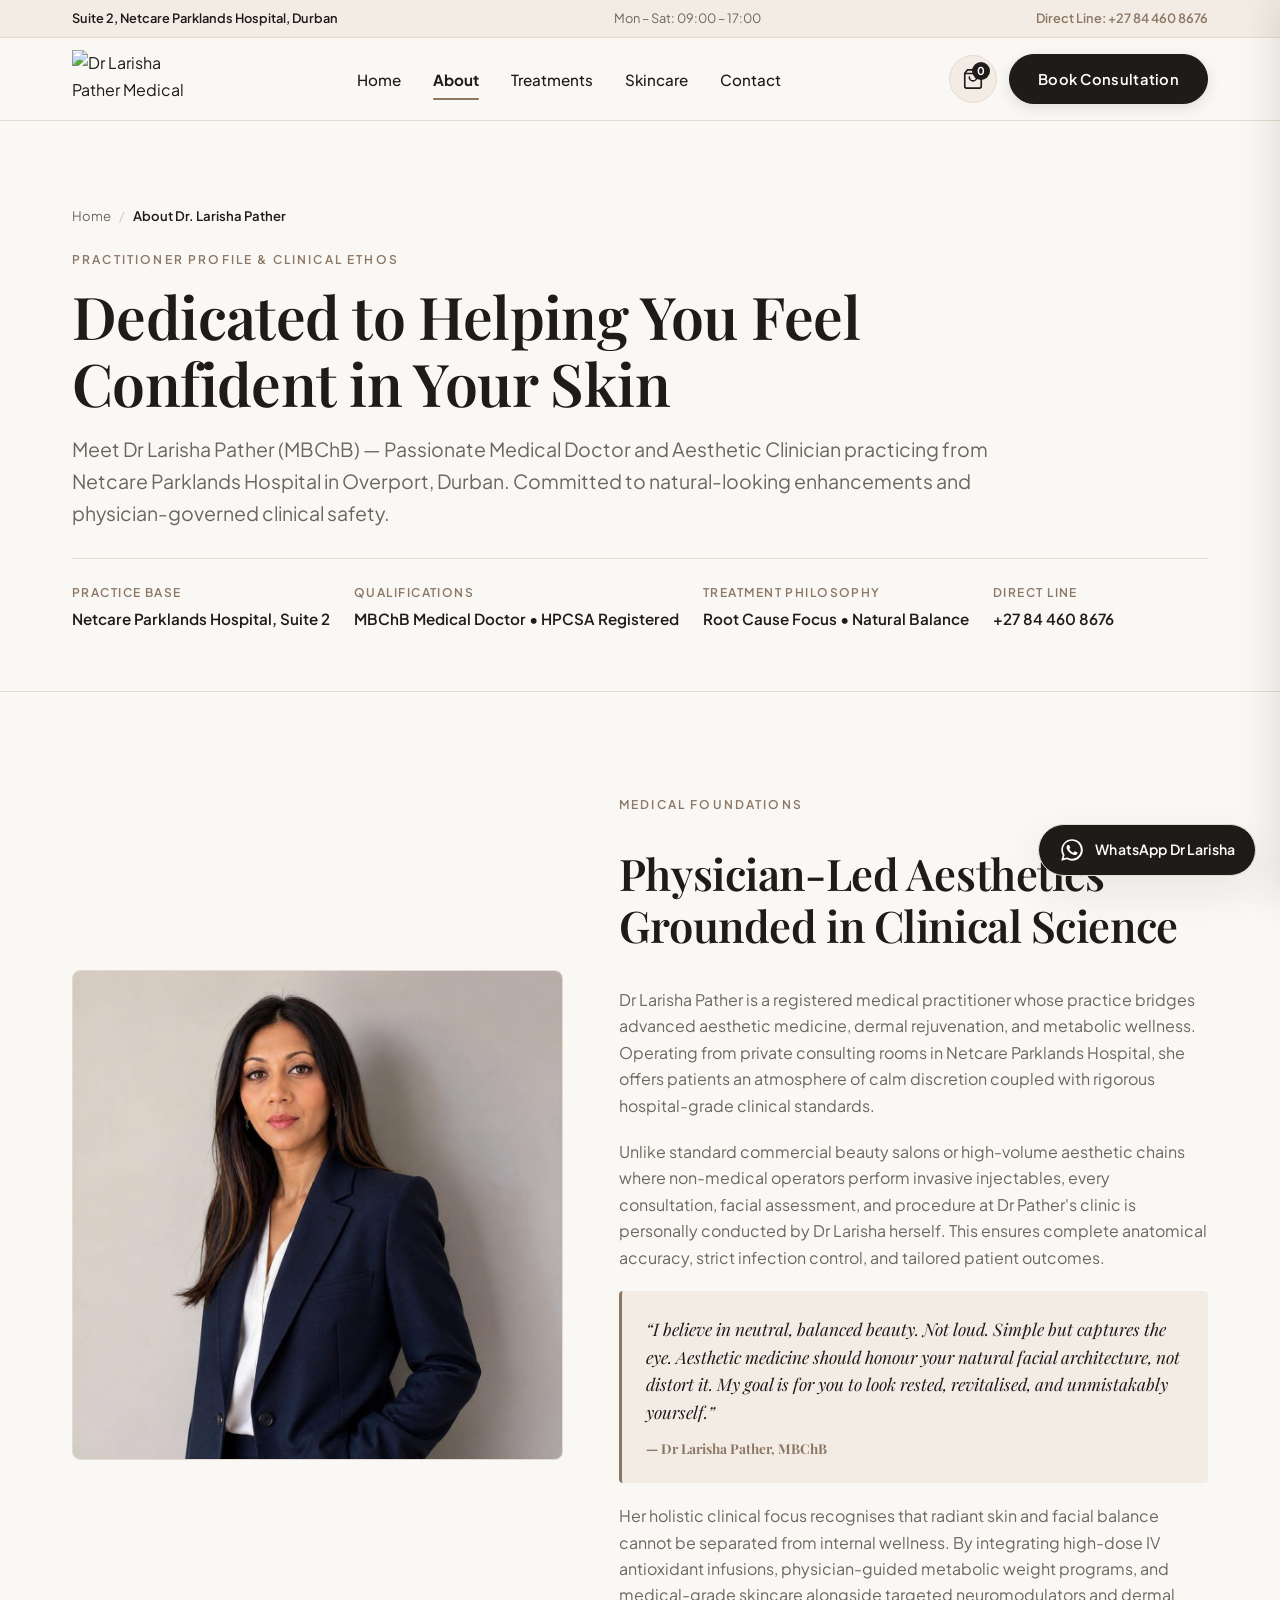
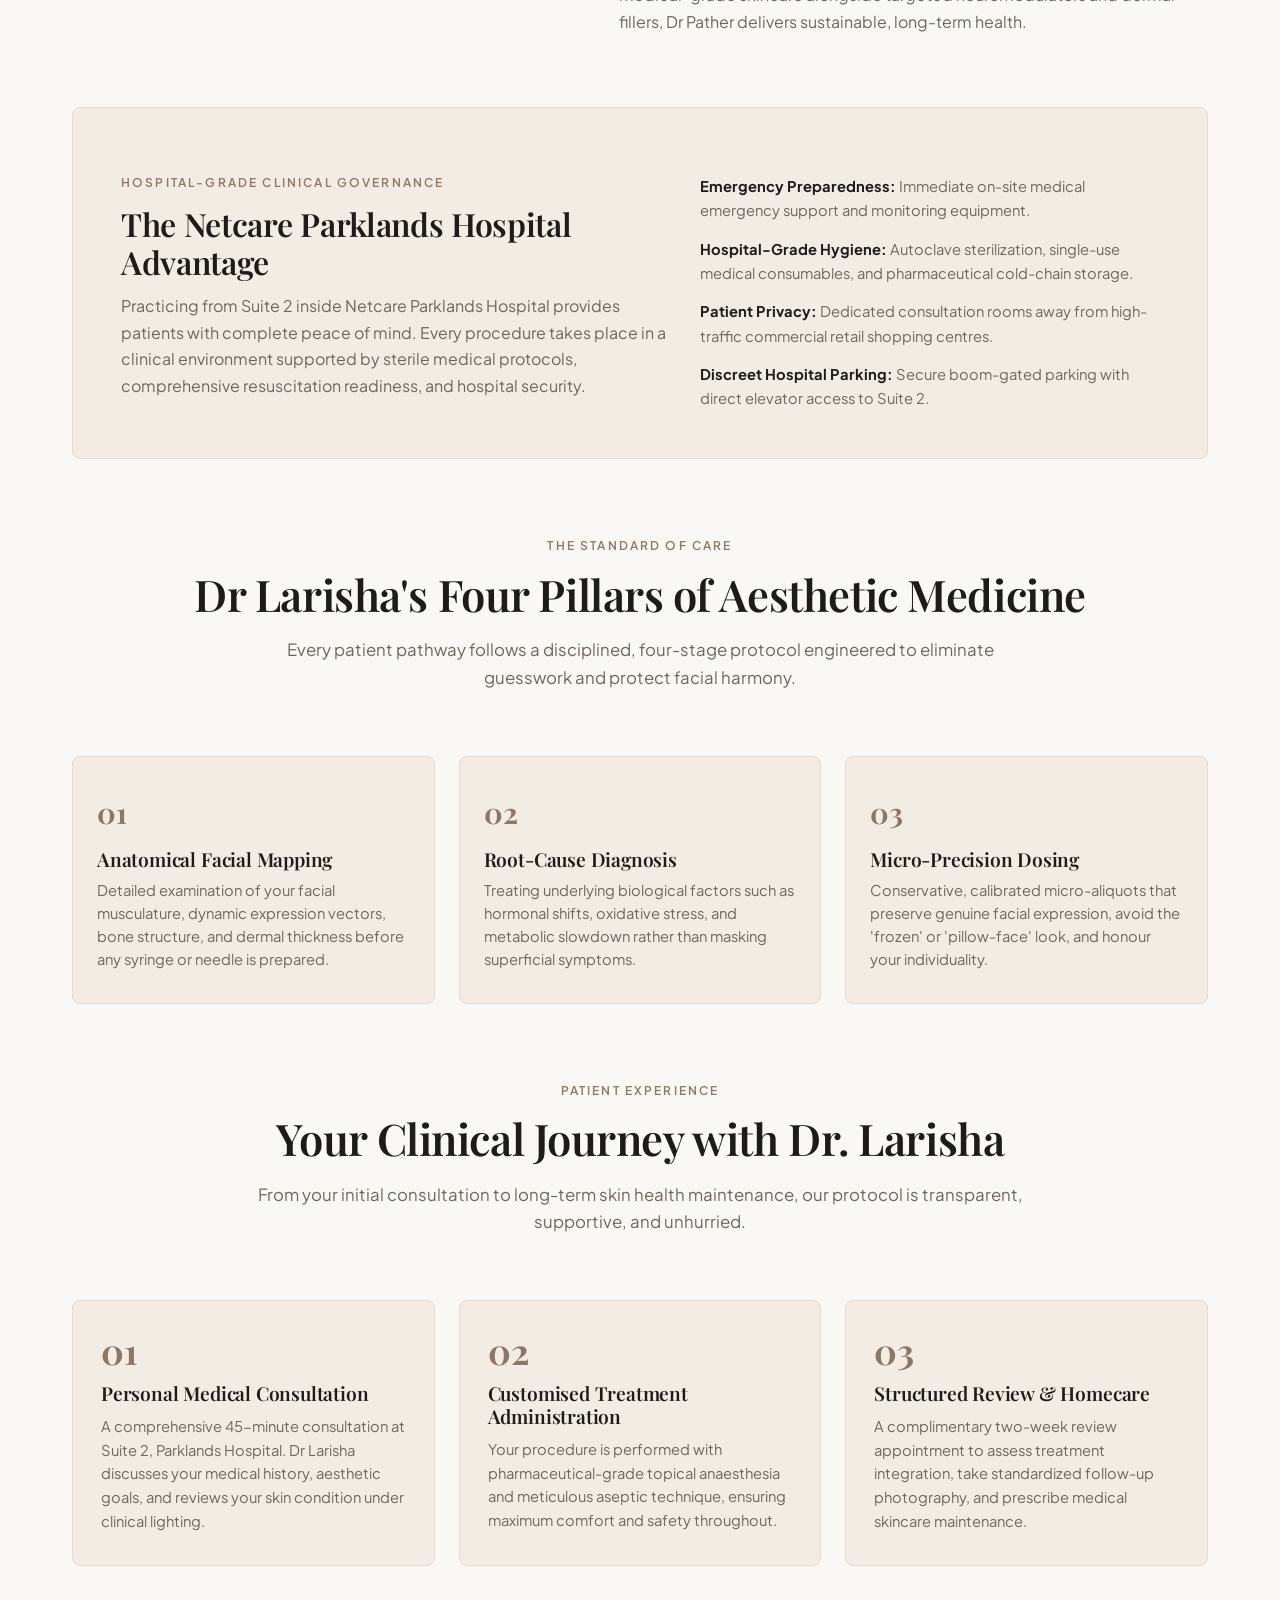
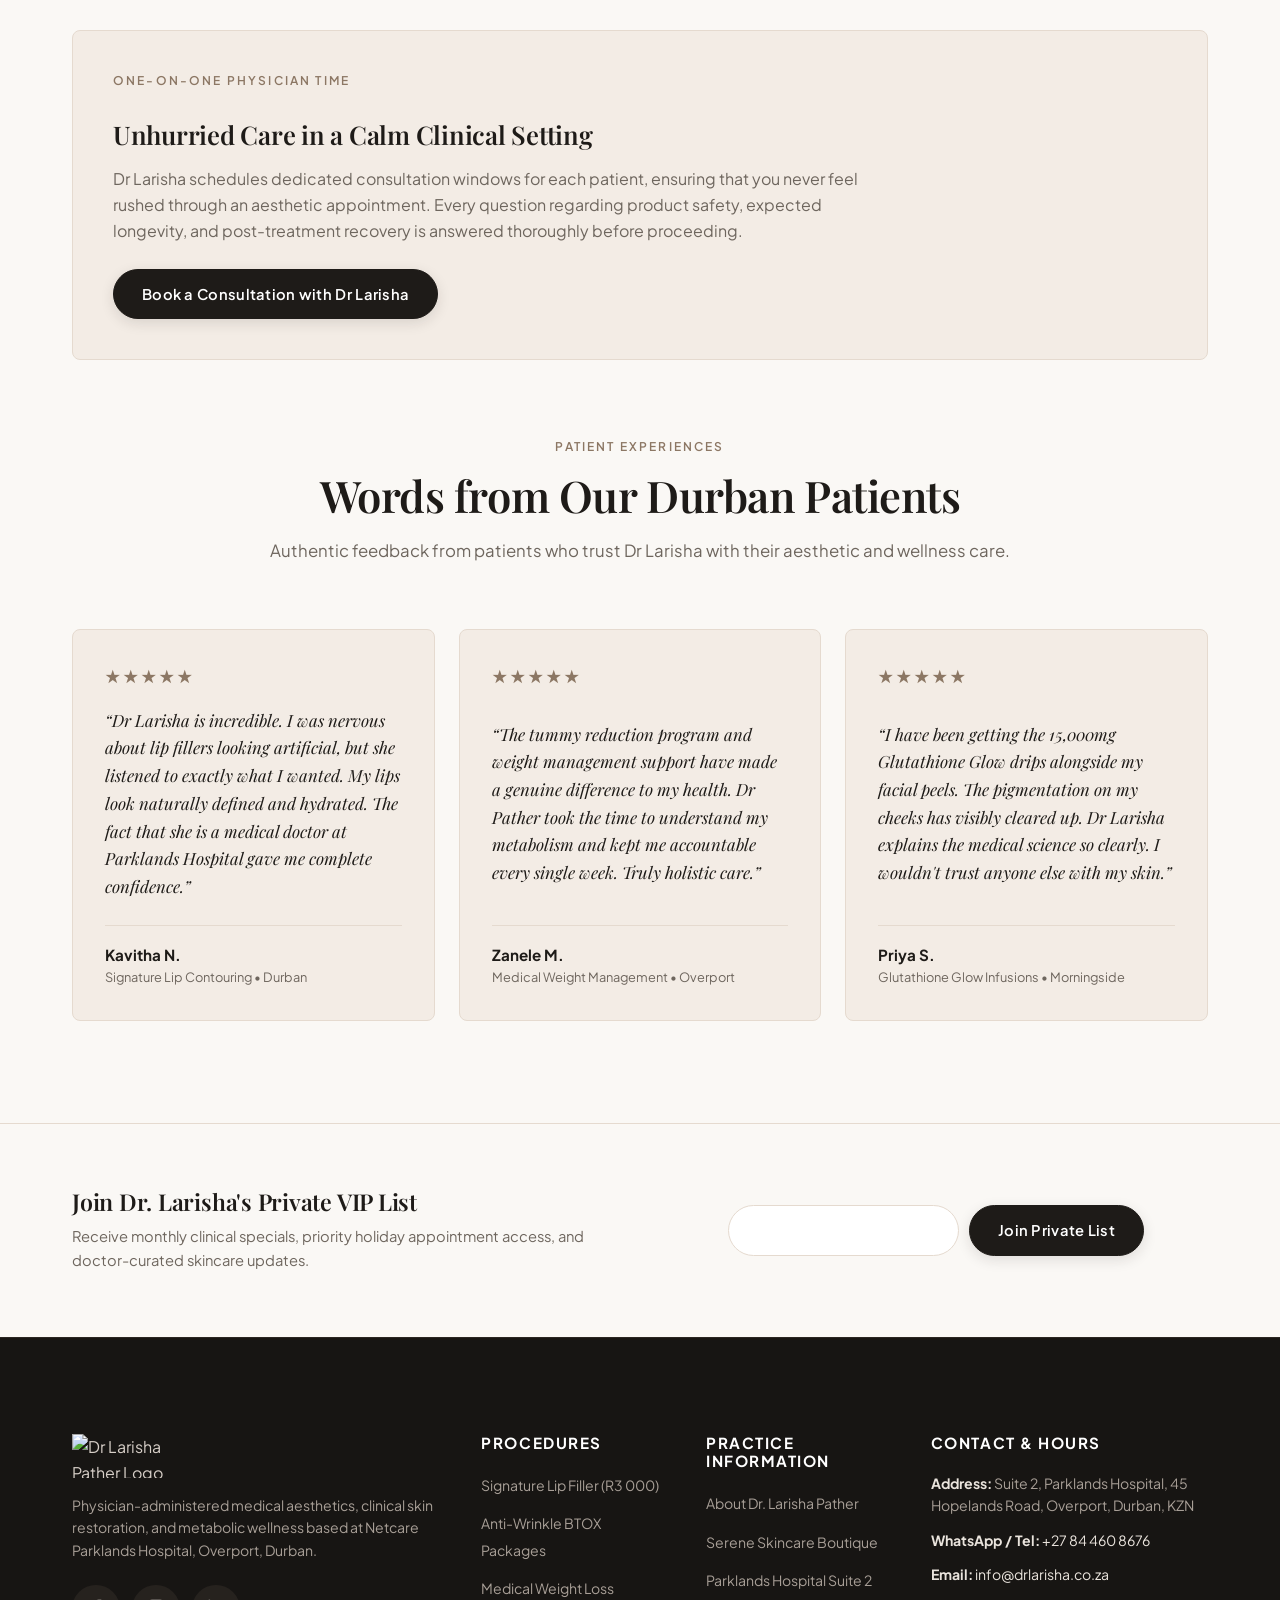
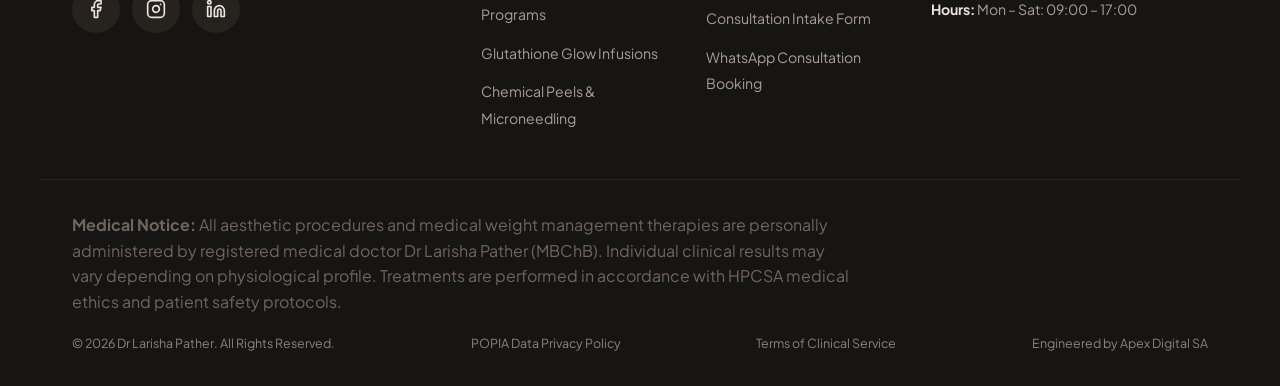
==== about.html @ e5495ae6 "feat: complete Dr Larisha Pather medical aesthetics web platform" ====
<!DOCTYPE html>
<html lang="en">
<head>
  <meta charset="UTF-8">
  <meta name="viewport" content="width=device-width, initial-scale=1.0">
  <title>About Dr Larisha Pather | Medical Doctor &amp; Aesthetic Clinician | Parklands Hospital Durban</title>
  <meta name="description" content="Learn about Dr Larisha Pather (MBChB), practicing physician-led medical aesthetics, facial contouring, and metabolic wellness at Netcare Parklands Hospital, Overport, Durban.">
  
  <!-- Favicon -->
  <link rel="icon" type="image/svg+xml" href="assets/logos/logo.svg">
  
  <!-- Google Fonts: Playfair Display (Brand Display) & Plus Jakarta Sans (Brand Body) -->
  <link rel="preconnect" href="https://fonts.googleapis.com">
  <link rel="preconnect" href="https://fonts.gstatic.com" crossorigin>
  <link href="https://fonts.googleapis.com/css2?family=Playfair+Display:ital,wght@0,500;0,600;0,700;1,400&family=Plus+Jakarta+Sans:wght@400;500;600;700&display=swap" rel="stylesheet">
  
  <link rel="stylesheet" href="style.css">
  
  <!-- Structured Data (Physician Schema) -->
  <script type="application/ld+json">
  {
    "@context": "https://schema.org",
    "@type": "Physician",
    "name": "Dr Larisha Pather",
    "image": "assets/images/dr-larisha-pather.webp",
    "description": "Medical Doctor and Aesthetic Clinician based at Netcare Parklands Hospital, Overport, Durban.",
    "url": "https://www.facebook.com/p/Dr-Larisha-Pather-61576050460534/",
    "telephone": "+27844608676",
    "medicalSpecialty": ["Aesthetic Medicine", "Dermatology", "Clinical Wellness"],
    "address": {
      "@type": "PostalAddress",
      "streetAddress": "Suite 2, Parklands Hospital, 45 Hopelands Road",
      "addressLocality": "Overport, Durban",
      "addressRegion": "KwaZulu-Natal",
      "postalCode": "4001",
      "addressCountry": "ZA"
    }
  }
  </script>
</head>
<body>

  <!-- Top Emergency & Location Trust Bar -->
  <aside class="top-trust-bar" aria-label="Practice announcement">
    <div class="site-container trust-bar-flex">
      <span class="trust-pill">Suite 2, Netcare Parklands Hospital, Durban</span>
      <span class="trust-hours">Mon – Sat: 09:00 – 17:00</span>
      <a href="tel:+27844608676" class="trust-call">Direct Line: +27 84 460 8676</a>
    </div>
  </aside>

  <!-- Master Sticky Header -->
  <header class="master-header" id="masterHeader">
    <div class="site-container header-inner">
      <a href="index.html" class="brand-link" aria-label="Dr Larisha Pather Home">
        <img src="assets/logos/logo.svg" alt="Dr Larisha Pather Medical Aesthetics Logo" class="brand-logo" width="118" height="58">
      </a>

      <!-- Desktop Navigation -->
      <nav class="desktop-nav" aria-label="Primary Navigation">
        <a href="index.html" class="nav-item">Home</a>
        <a href="about.html" class="nav-item active" aria-current="page">About</a>
        <a href="services.html" class="nav-item">Treatments</a>
        <a href="products.html" class="nav-item">Skincare</a>
        <a href="contact.html" class="nav-item">Contact</a>
      </nav>

      <!-- Header Action Group -->
      <div class="header-actions">
        <button type="button" class="cart-trigger" id="cartOpenBtn" aria-label="View skincare cart">
          <svg width="22" height="22" viewBox="0 0 24 24" fill="none" stroke="currentColor" stroke-width="1.8" stroke-linecap="round" stroke-linejoin="round" aria-hidden="true">
            <path d="M6 2L3 6v14a2 2 0 0 0 2 2h14a2 2 0 0 0 2-2V6l-3-4z"></path>
            <line x1="3" y1="6" x2="21" y2="6"></line>
            <path d="M16 10a4 4 0 0 1-8 0"></path>
          </svg>
          <span class="cart-counter" id="cartCount">0</span>
        </button>

        <a href="https://wa.me/27844608676?text=Hi%20Dr%20Larisha%2C%20I%20would%20like%20to%20book%20a%20consultation." target="_blank" rel="noopener noreferrer" class="btn btn-primary nav-cta">Book Consultation</a>

        <!-- Mobile Hamburger Toggle (48px footprint) -->
        <button type="button" class="mobile-toggle" id="mobileToggle" aria-label="Open mobile navigation menu" aria-expanded="false" aria-controls="mobileDrawer">
          <span class="hamburger-bar"></span>
          <span class="hamburger-bar"></span>
          <span class="hamburger-bar"></span>
        </button>
      </div>
    </div>
  </header>

  <!-- Mobile Navigation Drawer -->
  <div class="mobile-drawer" id="mobileDrawer" aria-hidden="true">
    <div class="mobile-drawer-header">
      <img src="assets/logos/logo.svg" alt="Dr Larisha Pather Logo" class="drawer-logo" width="94" height="46">
      <button type="button" class="drawer-close" id="drawerClose" aria-label="Close menu">
        <svg width="24" height="24" viewBox="0 0 24 24" fill="none" stroke="currentColor" stroke-width="2" stroke-linecap="round" stroke-linejoin="round" aria-hidden="true">
          <line x1="18" y1="6" x2="6" y2="18"></line>
          <line x1="6" y1="6" x2="18" y2="18"></line>
        </svg>
      </button>
    </div>
    <div class="drawer-content">
      <nav class="mobile-nav" aria-label="Mobile Navigation">
        <a href="index.html" class="mobile-link">Home</a>
        <a href="about.html" class="mobile-link active" aria-current="page">About</a>
        <a href="services.html" class="mobile-link">Treatments</a>
        <a href="products.html" class="mobile-link">Skincare</a>
        <a href="contact.html" class="mobile-link">Contact</a>
      </nav>
      <div class="drawer-footer">
        <a href="https://wa.me/27844608676?text=Hi%20Dr%20Larisha%2C%20I%20would%20like%20to%20book%20a%20consultation." target="_blank" rel="noopener noreferrer" class="btn btn-primary btn-block">Book Consultation</a>
        <a href="https://wa.me/27844608676?text=Hi%20Dr%20Larisha,%20I%20would%20like%20to%20enquire%20about%20a%20treatment." target="_blank" rel="noopener noreferrer" class="btn btn-secondary btn-block">
          WhatsApp Clinical Team
        </a>
        <div class="drawer-contact-info">
          <p>Suite 2, Parklands Hospital, Overport</p>
          <a href="tel:+27844608676">+27 84 460 8676</a>
        </div>
      </div>
    </div>
  </div>

  <main id="mainContent">

    <!-- SUBPAGE EDITORIAL HERO -->
    <section class="subpage-hero" aria-label="Page header">
      <div class="site-container">
        <nav class="breadcrumb-nav" aria-label="Breadcrumb">
          <a href="index.html" class="breadcrumb-link">Home</a>
          <span class="breadcrumb-sep" aria-hidden="true">/</span>
          <span class="breadcrumb-current">About Dr. Larisha Pather</span>
        </nav>
        <span class="section-eyebrow">Practitioner Profile &amp; Clinical Ethos</span>
        <h1 class="subpage-title">Dedicated to Helping You Feel Confident in Your Skin</h1>
        <p class="subpage-lead">
          Meet Dr Larisha Pather (MBChB) — Passionate Medical Doctor and Aesthetic Clinician practicing from Netcare Parklands Hospital in Overport, Durban. Committed to natural-looking enhancements and physician-governed clinical safety.
        </p>
        <div class="subpage-quick-stats">
          <div class="meta-pill-item">
            <span class="meta-pill-label">Practice Base</span>
            <span class="meta-pill-value">Netcare Parklands Hospital, Suite 2</span>
          </div>
          <div class="meta-pill-item">
            <span class="meta-pill-label">Qualifications</span>
            <span class="meta-pill-value">MBChB Medical Doctor &bull; HPCSA Registered</span>
          </div>
          <div class="meta-pill-item">
            <span class="meta-pill-label">Treatment Philosophy</span>
            <span class="meta-pill-value">Root Cause Focus &bull; Natural Balance</span>
          </div>
          <div class="meta-pill-item">
            <span class="meta-pill-label">Direct Line</span>
            <span class="meta-pill-value">+27 84 460 8676</span>
          </div>
        </div>
      </div>
    </section>

    <!-- IN-DEPTH DOCTOR BIOGRAPHY & PHILOSOPHY -->
    <section class="section-doctor-bio" aria-label="Clinical background">
      <div class="site-container">
        <div class="bio-card-container">
          <div class="bio-frame">
            <img src="Assets/images/dr larisha 1.jpg" alt="Dr Larisha Pather, MBChB Medical Doctor" class="bio-img" width="560" height="700">
          </div>

          <div class="bio-text-column">
            <span class="section-eyebrow">Medical Foundations</span>
            <h2 class="section-title">Physician-Led Aesthetics Grounded in Clinical Science</h2>
            <p>
              Dr Larisha Pather is a registered medical practitioner whose practice bridges advanced aesthetic medicine, dermal rejuvenation, and metabolic wellness. Operating from private consulting rooms in Netcare Parklands Hospital, she offers patients an atmosphere of calm discretion coupled with rigorous hospital-grade clinical standards.
            </p>
            <p>
              Unlike standard commercial beauty salons or high-volume aesthetic chains where non-medical operators perform invasive injectables, every consultation, facial assessment, and procedure at Dr Pather's clinic is personally conducted by Dr Larisha herself. This ensures complete anatomical accuracy, strict infection control, and tailored patient outcomes.
            </p>

            <div class="bio-quote-callout">
              &ldquo;I believe in neutral, balanced beauty. Not loud. Simple but captures the eye. Aesthetic medicine should honour your natural facial architecture, not distort it. My goal is for you to look rested, revitalised, and unmistakably yourself.&rdquo;
              <div style="margin-top: 12px; font-style: normal; font-size: 0.85rem; font-weight: 700; color: var(--brand);">
                — Dr Larisha Pather, MBChB
              </div>
            </div>

            <p>
              Her holistic clinical focus recognises that radiant skin and facial balance cannot be separated from internal wellness. By integrating high-dose IV antioxidant infusions, physician-guided metabolic weight programs, and medical-grade skincare alongside targeted neuromodulators and dermal fillers, Dr Pather delivers sustainable, long-term health.
            </p>
          </div>
        </div>

        <!-- HOSPITAL DISTINCTION BANNER -->
        <div class="hospital-distinction-banner">
          <div>
            <span class="section-eyebrow">Hospital-Grade Clinical Governance</span>
            <h2 class="hospital-distinction-title">The Netcare Parklands Hospital Advantage</h2>
            <p>
              Practicing from Suite 2 inside Netcare Parklands Hospital provides patients with complete peace of mind. Every procedure takes place in a clinical environment supported by sterile medical protocols, comprehensive resuscitation readiness, and hospital security.
            </p>
          </div>
          <div>
            <ul class="guide-list">
              <li><strong>Emergency Preparedness:</strong> Immediate on-site medical emergency support and monitoring equipment.</li>
              <li><strong>Hospital-Grade Hygiene:</strong> Autoclave sterilization, single-use medical consumables, and pharmaceutical cold-chain storage.</li>
              <li><strong>Patient Privacy:</strong> Dedicated consultation rooms away from high-traffic commercial retail shopping centres.</li>
              <li><strong>Discreet Hospital Parking:</strong> Secure boom-gated parking with direct elevator access to Suite 2.</li>
            </ul>
          </div>
        </div>

        <!-- 4 CLINICAL APPROACH PILLARS -->
        <div class="section-head text-center" style="margin-top: 64px;">
          <span class="section-eyebrow">The Standard of Care</span>
          <h2 class="section-title">Dr Larisha's Four Pillars of Aesthetic Medicine</h2>
          <p class="section-subtitle">
            Every patient pathway follows a disciplined, four-stage protocol engineered to eliminate guesswork and protect facial harmony.
          </p>
        </div>

        <div class="philosophy-grid" style="display: grid; gap: 24px;">
          <div class="philosophy-card" style="padding: 32px 24px; background-color: var(--surface); border: 1px solid var(--line); border-radius: var(--radius-md);">
            <div style="font-family: var(--font-display); font-size: 1.8rem; font-weight: 700; color: var(--brand); margin-bottom: 12px;">01</div>
            <h3 style="font-size: 1.2rem; margin-bottom: 8px;">Anatomical Facial Mapping</h3>
            <p style="font-size: 0.92rem; line-height: 1.55;">
              Detailed examination of your facial musculature, dynamic expression vectors, bone structure, and dermal thickness before any syringe or needle is prepared.
            </p>
          </div>

          <div class="philosophy-card" style="padding: 32px 24px; background-color: var(--surface); border: 1px solid var(--line); border-radius: var(--radius-md);">
            <div style="font-family: var(--font-display); font-size: 1.8rem; font-weight: 700; color: var(--brand); margin-bottom: 12px;">02</div>
            <h3 style="font-size: 1.2rem; margin-bottom: 8px;">Root-Cause Diagnosis</h3>
            <p style="font-size: 0.92rem; line-height: 1.55;">
              Treating underlying biological factors such as hormonal shifts, oxidative stress, and metabolic slowdown rather than masking superficial symptoms.
            </p>
          </div>

          <div class="philosophy-card" style="padding: 32px 24px; background-color: var(--surface); border: 1px solid var(--line); border-radius: var(--radius-md);">
            <div style="font-family: var(--font-display); font-size: 1.8rem; font-weight: 700; color: var(--brand); margin-bottom: 12px;">03</div>
            <h3 style="font-size: 1.2rem; margin-bottom: 8px;">Micro-Precision Dosing</h3>
            <p style="font-size: 0.92rem; line-height: 1.55;">
              Conservative, calibrated micro-aliquots that preserve genuine facial expression, avoid the 'frozen' or 'pillow-face' look, and honour your individuality.
            </p>
          </div>
        </div>

        <!-- 3-STEP PATIENT JOURNEY -->
        <div class="section-head text-center" style="margin-top: 72px;">
          <span class="section-eyebrow">Patient Experience</span>
          <h2 class="section-title">Your Clinical Journey with Dr. Larisha</h2>
          <p class="section-subtitle">
            From your initial consultation to long-term skin health maintenance, our protocol is transparent, supportive, and unhurried.
          </p>
        </div>

        <div class="journey-timeline-grid">
          <div class="timeline-step-card">
            <div class="step-num">01</div>
            <h3 class="step-title">Personal Medical Consultation</h3>
            <p class="step-desc">
              A comprehensive 45-minute consultation at Suite 2, Parklands Hospital. Dr Larisha discusses your medical history, aesthetic goals, and reviews your skin condition under clinical lighting.
            </p>
          </div>

          <div class="timeline-step-card">
            <div class="step-num">02</div>
            <h3 class="step-title">Customised Treatment Administration</h3>
            <p class="step-desc">
              Your procedure is performed with pharmaceutical-grade topical anaesthesia and meticulous aseptic technique, ensuring maximum comfort and safety throughout.
            </p>
          </div>

          <div class="timeline-step-card">
            <div class="step-num">03</div>
            <h3 class="step-title">Structured Review &amp; Homecare</h3>
            <p class="step-desc">
              A complimentary two-week review appointment to assess treatment integration, take standardized follow-up photography, and prescribe medical skincare maintenance.
            </p>
          </div>
        </div>

        <!-- SECONDARY VISUAL ACCENT (Consultation in action) -->
        <div style="margin-top: 64px; display: grid; grid-template-columns: 1fr; gap: 32px; align-items: center; background-color: var(--surface); border: 1px solid var(--line); border-radius: var(--radius-md); overflow: hidden; padding: clamp(24px, 4vw, 40px);">
          <div style="display: flex; flex-direction: column; gap: 16px;">
            <span class="section-eyebrow">One-on-One Physician Time</span>
            <h3 style="font-size: 1.6rem;">Unhurried Care in a Calm Clinical Setting</h3>
            <p>
              Dr Larisha schedules dedicated consultation windows for each patient, ensuring that you never feel rushed through an aesthetic appointment. Every question regarding product safety, expected longevity, and post-treatment recovery is answered thoroughly before proceeding.
            </p>
            <div style="margin-top: 8px;">
              <a href="https://wa.me/27844608676?text=Hi%20Dr%20Larisha%2C%20I%20would%20like%20to%20book%20a%20consultation." target="_blank" rel="noopener noreferrer" class="btn btn-primary">
                Book a Consultation with Dr Larisha
              </a>
            </div>
          </div>
        </div>


        <!-- SOURCED PATIENT REVIEWS -->
        <div class="section-head text-center" style="margin-top: 72px;">
          <span class="section-eyebrow">Patient Experiences</span>
          <h2 class="section-title">Words from Our Durban Patients</h2>
          <p class="section-subtitle">
            Authentic feedback from patients who trust Dr Larisha with their aesthetic and wellness care.
          </p>
        </div>

        <div class="reviews-grid">
          <div class="review-card" data-source="site">
            <div class="patient-stars" aria-label="5 stars">&starf;&starf;&starf;&starf;&starf;</div>
            <p class="patient-quote">
              &ldquo;Dr Larisha is incredible. I was nervous about lip fillers looking artificial, but she listened to exactly what I wanted. My lips look naturally defined and hydrated. The fact that she is a medical doctor at Parklands Hospital gave me complete confidence.&rdquo;
            </p>
            <div class="patient-author">
              <span class="author-name">Kavitha N.</span>
              <span class="author-treatment">Signature Lip Contouring &bull; Durban</span>
            </div>
          </div>

          <div class="review-card" data-source="site">
            <div class="patient-stars" aria-label="5 stars">&starf;&starf;&starf;&starf;&starf;</div>
            <p class="patient-quote">
              &ldquo;The tummy reduction program and weight management support have made a genuine difference to my health. Dr Pather took the time to understand my metabolism and kept me accountable every single week. Truly holistic care.&rdquo;
            </p>
            <div class="patient-author">
              <span class="author-name">Zanele M.</span>
              <span class="author-treatment">Medical Weight Management &bull; Overport</span>
            </div>
          </div>

          <div class="review-card" data-source="site">
            <div class="patient-stars" aria-label="5 stars">&starf;&starf;&starf;&starf;&starf;</div>
            <p class="patient-quote">
              &ldquo;I have been getting the 15,000mg Glutathione Glow drips alongside my facial peels. The pigmentation on my cheeks has visibly cleared up. Dr Larisha explains the medical science so clearly. I wouldn't trust anyone else with my skin.&rdquo;
            </p>
            <div class="patient-author">
              <span class="author-name">Priya S.</span>
              <span class="author-treatment">Glutathione Glow Infusions &bull; Morningside</span>
            </div>
          </div>
        </div>

      </div>
    </section>

    <!-- VIP PATIENT EMAIL CAPTURE STRIP -->
    <section class="section-vip-club" aria-label="VIP Patient Community">
      <div class="site-container vip-flex">
        <div class="vip-text">
          <h3 class="vip-title">Join Dr. Larisha's Private VIP List</h3>
          <p class="vip-sub">Receive monthly clinical specials, priority holiday appointment access, and doctor-curated skincare updates.</p>
        </div>
        <form class="vip-form" id="vipForm" action="javascript:void(0);">
          <label for="vipEmail" class="sr-only">Your email address</label>
          <input type="email" id="vipEmail" name="vipEmail" class="vip-input" required>
          <button type="submit" class="btn btn-primary vip-btn">Join Private List</button>
        </form>
      </div>
    </section>

  </main>

  <!-- MASTER FOOTER -->
  <footer class="master-footer" aria-label="Site Footer">
    <div class="site-container footer-inner">
      <div class="footer-col brand-col">
        <img src="assets/logos/logo-light.svg" alt="Dr Larisha Pather Logo" class="footer-logo" width="160" height="52">
        <p class="footer-bio">
          Physician-administered medical aesthetics, clinical skin restoration, and metabolic wellness based at Netcare Parklands Hospital, Overport, Durban.
        </p>
        <div class="footer-social-links">
          <a href="https://www.facebook.com/p/Dr-Larisha-Pather-61576050460534/" target="_blank" rel="noopener noreferrer" class="social-icon-link" aria-label="Follow Dr Larisha Pather on Facebook">
            <svg width="20" height="20" viewBox="0 0 24 24" fill="none" stroke="currentColor" stroke-width="2" stroke-linecap="round" stroke-linejoin="round" aria-hidden="true">
              <path d="M18 2h-3a5 5 0 0 0-5 5v3H7v4h3v8h4v-8h3l1-4h-4V7a1 1 0 0 1 1-1h3z"></path>
            </svg>
          </a>
          <a href="https://www.instagram.com/drlarisha/" target="_blank" rel="noopener noreferrer" class="social-icon-link" aria-label="Follow Dr Larisha Pather on Instagram">
            <svg width="20" height="20" viewBox="0 0 24 24" fill="none" stroke="currentColor" stroke-width="2" stroke-linecap="round" stroke-linejoin="round" aria-hidden="true">
              <rect x="2" y="2" width="20" height="20" rx="5" ry="5"></rect>
              <path d="M16 11.37A4 4 0 1 1 12.63 8 4 4 0 0 1 16 11.37z"></path>
              <line x1="17.5" y1="6.5" x2="17.51" y2="6.5"></line>
            </svg>
          </a>
          <a href="https://www.linkedin.com/in/dr-larisha-pather-206a1364/?isSelfProfile=false" target="_blank" rel="noopener noreferrer" class="social-icon-link" aria-label="Connect with Dr Larisha Pather on LinkedIn">
            <svg width="20" height="20" viewBox="0 0 24 24" fill="none" stroke="currentColor" stroke-width="2" stroke-linecap="round" stroke-linejoin="round" aria-hidden="true">
              <path d="M16 8a6 6 0 0 1 6 6v7h-4v-7a2 2 0 0 0-2-2 2 2 0 0 0-2 2v7h-4v-7a6 6 0 0 1 6-6z"></path>
              <rect x="2" y="9" width="4" height="12"></rect>
              <circle cx="4" cy="4" r="2"></circle>
            </svg>
          </a>
        </div>
      </div>

      <div class="footer-col links-col">
        <h4 class="footer-heading">Procedures</h4>
        <ul class="footer-nav-list">
          <li><a href="services.html#lip-contouring">Signature Lip Filler (R3 000)</a></li>
          <li><a href="services.html#btox-aesthetics">Anti-Wrinkle BTOX Packages</a></li>
          <li><a href="services.html#weight-management">Medical Weight Loss Programs</a></li>
          <li><a href="services.html#iv-wellness">Glutathione Glow Infusions</a></li>
          <li><a href="services.html#skin-pigmentation">Chemical Peels &amp; Microneedling</a></li>
        </ul>
      </div>

      <div class="footer-col links-col">
        <h4 class="footer-heading">Practice Information</h4>
        <ul class="footer-nav-list">
          <li><a href="about.html">About Dr. Larisha Pather</a></li>
          <li><a href="products.html">Serene Skincare Boutique</a></li>
          <li><a href="contact.html">Parklands Hospital Suite 2</a></li>
          <li><a href="contact.html">Consultation Intake Form</a></li>
          <li><a href="https://wa.me/27844608676?text=Hi%20Dr%20Larisha%2C%20I%20would%20like%20to%20book%20a%20consultation." target="_blank" rel="noopener noreferrer">WhatsApp Consultation Booking</a></li>
        </ul>
      </div>

      <div class="footer-col contact-col">
        <h4 class="footer-heading">Contact &amp; Hours</h4>
        <p class="footer-contact-item"><strong>Address:</strong> Suite 2, Parklands Hospital, 45 Hopelands Road, Overport, Durban, KZN</p>
        <p class="footer-contact-item"><strong>WhatsApp / Tel:</strong> <a href="tel:+27844608676">+27 84 460 8676</a></p>
        <p class="footer-contact-item"><strong>Email:</strong> <a href="mailto:info@drlarisha.co.za">info@drlarisha.co.za</a></p>
        <p class="footer-contact-item"><strong>Hours:</strong> Mon – Sat: 09:00 – 17:00</p>
      </div>
    </div>

    <!-- Legal & Compliance Notice -->
    <div class="site-container footer-legal-bar">
      <div class="medical-disclaimer">
        <p><strong>Medical Notice:</strong> All aesthetic procedures and medical weight management therapies are personally administered by registered medical doctor Dr Larisha Pather (MBChB). Individual clinical results may vary depending on physiological profile. Treatments are performed in accordance with HPCSA medical ethics and patient safety protocols.</p>
      </div>
      <div class="legal-links-row">
        <span>&copy; 2026 Dr Larisha Pather. All Rights Reserved.</span>
        <span>POPIA Data Privacy Policy</span>
        <span>Terms of Clinical Service</span>
        <span>Engineered by Apex Digital SA</span>
      </div>
    </div>
  </footer>

  <!-- SLIDING SKINCARE CART DRAWER -->
  <aside class="cart-drawer-overlay" id="cartOverlay" aria-hidden="true">
    <div class="cart-drawer" role="dialog" aria-modal="true" aria-label="Skincare Shopping Cart">
      <div class="cart-header">
        <h3 class="cart-title">Your Skincare Bag</h3>
        <button type="button" class="cart-close-btn" id="cartCloseBtn" aria-label="Close cart drawer">
          <svg width="22" height="22" viewBox="0 0 24 24" fill="none" stroke="currentColor" stroke-width="2" stroke-linecap="round" stroke-linejoin="round">
            <line x1="18" y1="6" x2="6" y2="18"></line>
            <line x1="6" y1="6" x2="18" y2="18"></line>
          </svg>
        </button>
      </div>

      <div class="cart-body" id="cartItemsList">
        <!-- Rendered dynamically via app.js -->
        <div class="empty-cart-state" id="emptyCartMessage">
          <p>Your skincare bag is currently empty.</p>
          <a href="products.html" class="btn btn-secondary btn-sm" id="exploreSkincareBtn">Explore Skincare</a>
        </div>
      </div>

      <div class="cart-footer">
        <div class="cart-subtotal-row">
          <span>Subtotal:</span>
          <span class="subtotal-val" id="cartSubtotal">R0.00</span>
        </div>
        <div class="cart-shipping-notice">
          Nationwide delivery via The Courier Guy. Or 4 interest-free payments with Payflex.
        </div>
        <button type="button" class="btn btn-primary btn-block" id="checkoutBtn" disabled>
          Proceed to Checkout
        </button>
      </div>
    </div>
  </aside>

  <!-- FLOATING WHATSAPP BUTTON (South African Conversion Staple) -->
  <a href="https://wa.me/27844608676?text=Hi%20Dr%20Larisha,%20I%20would%20like%20to%20enquire%20about%20a%20treatment." target="_blank" rel="noopener noreferrer" class="whatsapp-float-widget" aria-label="Chat with Dr Larisha on WhatsApp">
    <svg width="26" height="26" viewBox="0 0 24 24" fill="currentColor" aria-hidden="true">
      <path d="M12.04 2c-5.46 0-9.91 4.45-9.91 9.91 0 1.75.46 3.45 1.32 4.95L2.05 22l5.25-1.38c1.45.79 3.08 1.21 4.74 1.21 5.46 0 9.91-4.45 9.91-9.91 0-2.65-1.03-5.14-2.9-7.01A9.816 9.816 0 0 0 12.04 2zm0 18.17c-1.5 0-2.97-.4-4.26-1.16l-.31-.18-3.16.83.84-3.08-.2-.32a8.21 8.21 0 0 1-1.26-4.45c0-4.54 3.7-8.24 8.25-8.24 2.2 0 4.27.86 5.82 2.42a8.18 8.18 0 0 1 2.41 5.83c0 4.54-3.7 8.23-8.25 8.23zm4.52-6.17c-.25-.12-1.47-.72-1.7-.81-.23-.08-.39-.12-.56.12-.17.25-.64.81-.79.97-.14.17-.29.19-.54.06-.25-.12-1.05-.39-2-1.23-.74-.66-1.24-1.47-1.39-1.72-.14-.25-.02-.38.11-.51.11-.11.25-.29.37-.43.12-.14.17-.25.25-.41.08-.17.04-.31-.02-.43s-.56-1.34-.76-1.84c-.2-.48-.41-.42-.56-.43h-.48c-.17 0-.43.06-.66.31-.22.25-.86.84-.86 2.06 0 1.21.88 2.39 1.01 2.56.12.17 1.74 2.66 4.22 3.73.59.25 1.05.41 1.41.52.59.19 1.13.16 1.56.1.48-.07 1.47-.6 1.68-1.18.21-.58.21-1.07.15-1.18-.06-.11-.23-.17-.48-.29z"/>
    </svg>
    <span class="whatsapp-label">WhatsApp Dr Larisha</span>
  </a>

  <!-- Application Logic -->
  <script src="app.js"></script>
</body>
</html>
---- style.css ----
/* ==========================================================================
   APEX DIGITAL SA :: DR LARISHA PATHER MASTER STYLESHEET
   Sovereign Clinical Luxury & Anti-Agentic Physics (v3.5)
   ========================================================================== */

:root {
  /* Strict CSS Token Contract */
  --bg: #FAF8F5;              /* Warm alabaster cream canvas */
  --surface: #F3ECE5;         /* Soft linen neutral card containers */
  --text: #1E1B18;            /* Deep espresso charcoal (Contrast: 15.8:1) */
  --muted: #6E665E;           /* Warm slate grey metadata */
  --brand: #8C7764;           /* Muted bronze / rich taupe accent */
  --brand-2: #D9CBBF;         /* Warm sand taupe for badges & pills */
  --cta: #1E1B18;             /* Espresso button fill (Contrast: 16.8:1 on white) */
  --cta-text: #FFFFFF;        /* Crisp pure white button text */
  --line: #E5DACF;            /* 1px hairline dividers */
  --font-display: "Playfair Display", Georgia, serif;
  --font-body: "Plus Jakarta Sans", -apple-system, sans-serif;

  /* Elevation Shadows & Surface Shifts */
  --shadow-sm: 0 2px 8px rgba(30, 27, 24, 0.04);
  --shadow-md: 0 8px 24px rgba(30, 27, 24, 0.06);
  --shadow-lg: 0 16px 40px rgba(30, 27, 24, 0.08);

  /* Layout Constraints */
  --container-max: 1200px;
  --header-height: 82px;
  --radius-sm: 4px;
  --radius-md: 8px;
  --radius-pill: 9999px;

  /* Emil Kowalski Motion Physics */
  --ease-spring: cubic-bezier(0.23, 1, 0.32, 1);
  --trans-fast: 180ms var(--ease-spring);
  --trans-base: 240ms var(--ease-spring);
}

/* --------------------------------------------------------------------------
   RESET & FOUNDATIONS
   -------------------------------------------------------------------------- */
*, *::before, *::after {
  box-sizing: border-box;
  margin: 0;
  padding: 0;
}

html {
  font-size: 16px;
  scroll-behavior: smooth;
  -webkit-text-size-adjust: 100%;
  background-color: var(--bg);
  color: var(--text);
}

body {
  font-family: var(--font-body);
  font-size: 1rem;
  line-height: 1.65;
  color: var(--text);
  background-color: var(--bg);
  overflow-x: hidden;
  -webkit-font-smoothing: antialiased;
  -moz-osx-font-smoothing: grayscale;
}

/* Accessibility: Visible Focus Outlines */
:focus-visible {
  outline: 2px solid var(--brand);
  outline-offset: 3px;
}

img, picture, svg, video {
  display: block;
  max-width: 100%;
  height: auto;
}

a {
  color: inherit;
  text-decoration: none;
  transition: color var(--trans-fast);
}

button, input, select, textarea {
  font: inherit;
  color: inherit;
}

button {
  background: none;
  border: none;
  cursor: pointer;
}

/* Screen reader only utility */
.sr-only {
  position: absolute;
  width: 1px;
  height: 1px;
  padding: 0;
  margin: -1px;
  overflow: hidden;
  clip: rect(0, 0, 0, 0);
  white-space: nowrap;
  border: 0;
}

/* Container Constraint */
.site-container {
  width: 100%;
  max-width: var(--container-max);
  margin-left: auto;
  margin-right: auto;
  padding-left: clamp(20px, 4vw, 32px);
  padding-right: clamp(20px, 4vw, 32px);
}

.text-center {
  text-align: center;
}

/* --------------------------------------------------------------------------
   TYPOGRAPHY SYSTEM
   -------------------------------------------------------------------------- */
h1, h2, h3, h4, h5, h6 {
  font-family: var(--font-display);
  font-weight: 600;
  line-height: 1.2;
  color: var(--text);
  letter-spacing: -0.01em;
}

h1 {
  font-size: clamp(2.2rem, 4.6vw, 3.8rem);
  font-weight: 600;
  line-height: 1.15;
}

h2 {
  font-size: clamp(1.8rem, 3.4vw, 2.75rem);
}

h3 {
  font-size: clamp(1.3rem, 2.2vw, 1.8rem);
}

p {
  color: var(--muted);
  font-size: 1rem;
  max-width: 65ch;
}

.section-head {
  margin-bottom: clamp(40px, 6vw, 64px);
}

.section-eyebrow {
  display: inline-block;
  font-family: var(--font-body);
  font-size: 0.75rem;
  font-weight: 600;
  text-transform: uppercase;
  letter-spacing: 0.18em;
  color: var(--brand);
  margin-bottom: 12px;
}

.section-title {
  margin-bottom: 16px;
}

.section-subtitle {
  font-size: 1.05rem;
  color: var(--muted);
  margin-left: auto;
  margin-right: auto;
}

/* --------------------------------------------------------------------------
   INTERACTIVE BUTTONS (Strict 48px Tap Targets)
   -------------------------------------------------------------------------- */
.btn {
  display: inline-flex;
  align-items: center;
  justify-content: center;
  min-height: 48px;
  min-width: 48px;
  padding: 12px 28px;
  border-radius: var(--radius-pill);
  font-family: var(--font-body);
  font-size: 0.92rem;
  font-weight: 600;
  letter-spacing: 0.02em;
  text-align: center;
  transition: all var(--trans-base);
  user-select: none;
}

.btn:active {
  transform: scale(0.97);
}

.btn-primary {
  background-color: var(--cta);
  color: var(--cta-text);
  border: 1px solid var(--cta);
  box-shadow: 0 4px 14px rgba(30, 27, 24, 0.12);
}

.btn-primary:hover {
  background-color: #332d28;
  border-color: #332d28;
  color: var(--cta-text);
  box-shadow: 0 6px 18px rgba(30, 27, 24, 0.16);
}

.btn-secondary {
  background-color: var(--surface);
  color: var(--text);
  border: 1px solid var(--line);
}

.btn-secondary:hover {
  background-color: #eae1d8;
  border-color: var(--brand-2);
}

.btn-block {
  width: 100%;
}

.btn-sm {
  min-height: 40px;
  padding: 8px 18px;
  font-size: 0.85rem;
}

/* --------------------------------------------------------------------------
   TOP TRUST BAR
   -------------------------------------------------------------------------- */
.top-trust-bar {
  background-color: var(--surface);
  border-bottom: 1px solid var(--line);
  padding: 8px 0;
  font-size: 0.8rem;
  color: var(--muted);
}

.trust-bar-flex {
  display: flex;
  align-items: center;
  justify-content: space-between;
  gap: 16px;
  flex-wrap: wrap;
}

.trust-pill {
  font-weight: 600;
  color: var(--text);
}

.trust-call {
  font-weight: 600;
  color: var(--brand);
}

.trust-call:hover {
  color: var(--text);
}

/* --------------------------------------------------------------------------
   MASTER STICKY HEADER
   -------------------------------------------------------------------------- */
.master-header {
  position: sticky;
  top: 0;
  z-index: 1000;
  background-color: rgba(250, 248, 245, 0.92);
  backdrop-filter: blur(16px);
  -webkit-backdrop-filter: blur(16px);
  border-bottom: 1px solid var(--line);
  transition: padding var(--trans-fast), background-color var(--trans-fast);
}

.header-inner {
  display: flex;
  align-items: center;
  justify-content: space-between;
  height: var(--header-height);
}

.brand-link {
  display: flex;
  align-items: center;
  min-height: 48px;
  min-width: 48px;
}

.brand-logo {
  height: 58px;
  width: auto;
  object-fit: contain;
  display: block;
  transition: transform var(--trans-fast);
}

.brand-link:hover .brand-logo {
  transform: scale(1.02);
}

.desktop-nav {
  display: none;
  align-items: center;
  gap: 32px;
}

.nav-item {
  font-size: 0.95rem;
  font-weight: 500;
  color: var(--text);
  padding: 8px 0;
  position: relative;
  transition: color var(--trans-fast);
}

.nav-item:hover {
  color: var(--brand);
}

.nav-item.active {
  color: var(--text);
  font-weight: 700;
}

.nav-item.active::after {
  content: "";
  position: absolute;
  bottom: 0;
  left: 0;
  right: 0;
  height: 2px;
  background-color: var(--brand);
  border-radius: 2px;
}

.header-actions {
  display: flex;
  align-items: center;
  gap: 12px;
}

.cart-trigger {
  position: relative;
  display: inline-flex;
  align-items: center;
  justify-content: center;
  width: 48px;
  height: 48px;
  border-radius: var(--radius-pill);
  background-color: var(--surface);
  border: 1px solid var(--line);
  color: var(--text);
  transition: background-color var(--trans-fast);
}

.cart-trigger:hover {
  background-color: #eae1d8;
}

.cart-counter {
  position: absolute;
  top: 6px;
  right: 6px;
  min-width: 18px;
  height: 18px;
  border-radius: var(--radius-pill);
  background-color: var(--cta);
  color: var(--cta-text);
  font-size: 0.68rem;
  font-weight: 700;
  display: flex;
  align-items: center;
  justify-content: center;
  padding: 0 4px;
}

.nav-cta {
  display: none;
}

.mobile-toggle {
  display: flex;
  flex-direction: column;
  align-items: center;
  justify-content: center;
  width: 48px;
  height: 48px;
  border-radius: var(--radius-pill);
  background-color: var(--surface);
  border: 1px solid var(--line);
  gap: 5px;
}

.hamburger-bar {
  display: block;
  width: 20px;
  height: 2px;
  background-color: var(--text);
  border-radius: 2px;
  transition: all var(--trans-fast);
}

/* --------------------------------------------------------------------------
   MOBILE NAVIGATION DRAWER
   -------------------------------------------------------------------------- */
.mobile-drawer {
  position: fixed;
  top: 0;
  right: 0;
  bottom: 0;
  width: 100%;
  max-width: 360px;
  background-color: var(--bg);
  border-left: 1px solid var(--line);
  z-index: 2000;
  display: flex;
  flex-direction: column;
  transform: translateX(100%);
  transition: transform var(--trans-base);
  box-shadow: -8px 0 32px rgba(30, 27, 24, 0.1);
}

.mobile-drawer.is-open {
  transform: translateX(0);
}

.mobile-drawer-header {
  display: flex;
  align-items: center;
  justify-content: space-between;
  padding: 20px 24px;
  border-bottom: 1px solid var(--line);
}

.drawer-logo {
  height: 46px;
  width: auto;
  object-fit: contain;
}

.drawer-close {
  display: flex;
  align-items: center;
  justify-content: center;
  width: 48px;
  height: 48px;
  border-radius: var(--radius-pill);
  background-color: var(--surface);
  color: var(--text);
}

.drawer-content {
  display: flex;
  flex-direction: column;
  justify-content: space-between;
  flex-grow: 1;
  padding: 24px;
  overflow-y: auto;
}

.mobile-nav {
  display: flex;
  flex-direction: column;
  gap: 18px;
}

.mobile-link {
  font-family: var(--font-display);
  font-size: 1.35rem;
  font-weight: 600;
  color: var(--text);
  padding: 8px 0;
  border-bottom: 1px solid rgba(229, 218, 207, 0.4);
}

.mobile-link:hover {
  color: var(--brand);
}

.mobile-link.active {
  color: var(--brand);
  font-weight: 700;
}

.drawer-footer {
  display: flex;
  flex-direction: column;
  gap: 12px;
  margin-top: 32px;
}

.drawer-contact-info {
  margin-top: 16px;
  font-size: 0.85rem;
  color: var(--muted);
  line-height: 1.5;
}

.drawer-contact-info a {
  font-weight: 600;
  color: var(--text);
}

/* --------------------------------------------------------------------------
   HERO SECTION (Editorial Split)
   -------------------------------------------------------------------------- */
.section-hero {
  padding: clamp(48px, 8vw, 96px) 0 clamp(40px, 6vw, 72px);
  background-color: var(--bg);
}

.hero-grid {
  display: grid;
  grid-template-columns: 1fr;
  gap: 40px;
  align-items: center;
}

.hero-eyebrow {
  display: inline-block;
  font-size: 0.78rem;
  font-weight: 600;
  text-transform: uppercase;
  letter-spacing: 0.2em;
  color: var(--brand);
  margin-bottom: 16px;
}

.hero-title {
  margin-bottom: 20px;
}

.hero-lead {
  font-size: clamp(1.05rem, 1.4vw, 1.22rem);
  line-height: 1.65;
  color: var(--muted);
  margin-bottom: 32px;
}

.hero-actions {
  display: flex;
  align-items: center;
  gap: 16px;
  flex-wrap: wrap;
  margin-bottom: 40px;
}

.hero-credentials {
  display: flex;
  align-items: center;
  gap: 20px;
  flex-wrap: wrap;
  padding-top: 24px;
  border-top: 1px solid var(--line);
}

.credential-item {
  display: flex;
  flex-direction: column;
}

.cred-title {
  font-size: 0.92rem;
  font-weight: 700;
  color: var(--text);
}

.cred-sub {
  font-size: 0.8rem;
  color: var(--muted);
}

.credential-divider {
  width: 1px;
  height: 32px;
  background-color: var(--line);
}

.hero-visual {
  display: flex;
  justify-content: center;
}

.hero-frame {
  position: relative;
  width: 100%;
  max-width: 500px;
  border-radius: var(--radius-md);
  overflow: hidden;
  background-color: var(--surface);
  border: 1px solid var(--line);
  box-shadow: var(--shadow-lg);
}

.hero-portrait-img {
  width: 100%;
  height: auto;
  aspect-ratio: 4 / 5;
  object-fit: cover;
  object-position: top center;
}

.hero-doctor-badge {
  padding: 16px 20px;
  background-color: var(--surface);
  border-top: 1px solid var(--line);
  display: flex;
  flex-direction: column;
}

.badge-role {
  font-size: 0.75rem;
  text-transform: uppercase;
  letter-spacing: 0.12em;
  color: var(--brand);
  font-weight: 600;
}

.badge-name {
  font-family: var(--font-display);
  font-size: 1.15rem;
  font-weight: 600;
  color: var(--text);
}

/* --------------------------------------------------------------------------
   CLINICAL PHILOSOPHY PILLARS
   -------------------------------------------------------------------------- */
.section-philosophy {
  padding: clamp(32px, 5vw, 64px) 0;
  background-color: var(--surface);
  border-top: 1px solid var(--line);
  border-bottom: 1px solid var(--line);
}

.philosophy-grid {
  display: grid;
  grid-template-columns: 1fr;
  gap: 24px;
}

.philosophy-card {
  padding: 28px;
  background-color: var(--bg);
  border: 1px solid var(--line);
  border-radius: var(--radius-md);
  transition: transform var(--trans-base);
}

.pillar-number {
  font-family: var(--font-display);
  font-size: 1.8rem;
  font-weight: 700;
  color: var(--brand-2);
  margin-bottom: 12px;
}

.pillar-title {
  font-size: 1.25rem;
  margin-bottom: 10px;
}

.pillar-desc {
  font-size: 0.95rem;
  line-height: 1.6;
}

/* --------------------------------------------------------------------------
   SIGNATURE PROCEDURES BENTO SHOWCASE
   -------------------------------------------------------------------------- */
.section-featured-bento {
  padding: clamp(64px, 9vw, 112px) 0;
}

.bento-grid {
  display: grid;
  grid-template-columns: 1fr;
  gap: 32px;
}

.bento-card {
  background-color: var(--surface);
  border: 1px solid var(--line);
  border-radius: var(--radius-md);
  overflow: hidden;
  box-shadow: var(--shadow-sm);
  display: flex;
  flex-direction: column;
}

.bento-media-wrap {
  position: relative;
  overflow: hidden;
  background-color: #eee3df;
}

.bento-img {
  width: 100%;
  height: 320px;
  object-fit: cover;
  transition: transform 400ms var(--ease-spring);
}

.bento-card:hover .bento-img {
  transform: scale(1.03);
}

.bento-tag {
  display: none;
}

.bento-body {
  padding: clamp(24px, 4vw, 36px);
  display: flex;
  flex-direction: column;
  flex-grow: 1;
}

.bento-meta {
  display: flex;
  align-items: center;
  justify-content: space-between;
  margin-bottom: 12px;
}

.procedure-category {
  font-size: 0.78rem;
  font-weight: 600;
  text-transform: uppercase;
  letter-spacing: 0.12em;
  color: var(--brand);
}

.procedure-price {
  font-family: var(--font-display);
  font-size: 1.45rem;
  font-weight: 700;
  color: var(--text);
}

.bento-heading {
  font-size: 1.45rem;
  margin-bottom: 12px;
}

.bento-copy {
  font-size: 0.95rem;
  margin-bottom: 20px;
}

.bento-checklist {
  list-style: none;
  display: flex;
  flex-direction: column;
  gap: 8px;
  margin-bottom: 28px;
}

.bento-checklist li {
  position: relative;
  padding-left: 24px;
  font-size: 0.9rem;
  color: var(--text);
}

.bento-checklist li::before {
  content: "—";
  position: absolute;
  left: 0;
  color: var(--brand);
  font-weight: 700;
}

.bento-pricing-chips {
  display: flex;
  flex-wrap: wrap;
  gap: 8px;
  margin-bottom: 28px;
}

.price-chip {
  padding: 6px 12px;
  background-color: var(--bg);
  border: 1px solid var(--line);
  border-radius: var(--radius-sm);
  font-size: 0.82rem;
  font-weight: 600;
  color: var(--text);
}

.bento-footer {
  margin-top: auto;
}

/* --------------------------------------------------------------------------
   ABOUT DR LARISHA SECTION
   -------------------------------------------------------------------------- */
.section-about {
  padding: clamp(64px, 9vw, 112px) 0;
  background-color: var(--surface);
  border-top: 1px solid var(--line);
  border-bottom: 1px solid var(--line);
}

.about-grid {
  display: grid;
  grid-template-columns: 1fr;
  gap: 48px;
  align-items: center;
}

.about-visual {
  display: flex;
  justify-content: center;
}

.about-portrait-frame {
  position: relative;
  width: 100%;
  max-width: 480px;
  border-radius: var(--radius-md);
  overflow: hidden;
  background-color: var(--bg);
  border: 1px solid var(--line);
  box-shadow: var(--shadow-md);
}

.about-portrait-img {
  width: 100%;
  height: auto;
  display: block;
  object-fit: contain;
  background-color: #F7F3EE;
}

.about-experience-stamp {
  padding: 16px 20px;
  background-color: var(--bg);
  border-top: 1px solid var(--line);
  display: flex;
  align-items: center;
  gap: 12px;
}

.stamp-degree {
  font-family: var(--font-display);
  font-size: 1.25rem;
  font-weight: 700;
  color: var(--text);
}

.stamp-label {
  font-size: 0.8rem;
  color: var(--muted);
}

.about-lead {
  font-size: 1.15rem;
  line-height: 1.6;
  color: var(--text);
  margin-bottom: 20px;
}

.about-text {
  font-size: 0.98rem;
  line-height: 1.68;
  margin-bottom: 32px;
}

.patient-journey {
  margin: 28px 0 32px;
  padding: 24px 26px;
  background-color: var(--surface);
  border: 1px solid rgba(140, 119, 100, 0.16);
  border-radius: var(--radius-md);
  box-shadow: 0 4px 20px -4px rgba(30, 27, 24, 0.04);
}

.journey-header-wrap {
  display: flex;
  align-items: center;
  justify-content: space-between;
  gap: 12px;
  margin-bottom: 20px;
  padding-bottom: 14px;
  border-bottom: 1px solid rgba(140, 119, 100, 0.12);
  flex-wrap: wrap;
}

.journey-header {
  font-family: var(--font-display);
  font-size: 1.15rem;
  font-weight: 600;
  color: var(--text);
  margin: 0;
  letter-spacing: -0.01em;
}

.journey-badge {
  font-size: 0.75rem;
  font-weight: 600;
  text-transform: uppercase;
  letter-spacing: 0.1em;
  color: var(--brand);
}

.journey-steps {
  display: flex;
  flex-direction: column;
  gap: 0;
}

.journey-step {
  display: flex;
  gap: 16px;
  position: relative;
  padding-bottom: 18px;
}

.journey-step:last-child {
  padding-bottom: 0;
}

.step-indicator {
  display: flex;
  flex-direction: column;
  align-items: center;
  position: relative;
  flex-shrink: 0;
}

.step-circle {
  width: 32px;
  height: 32px;
  border-radius: 50%;
  background: var(--bg);
  border: 1.5px solid var(--brand);
  color: var(--brand);
  font-family: var(--font-body);
  font-size: 0.78rem;
  font-weight: 700;
  display: flex;
  align-items: center;
  justify-content: center;
  box-shadow: 0 2px 6px rgba(140, 119, 100, 0.1);
  transition: transform var(--transition-fast), background-color var(--transition-fast), color var(--transition-fast);
  z-index: 2;
}

.journey-step:hover .step-circle {
  background-color: var(--brand);
  color: #FFFFFF;
  transform: scale(1.08);
}

.step-line {
  position: absolute;
  top: 32px;
  bottom: -2px;
  width: 1.5px;
  background: linear-gradient(180deg, rgba(140, 119, 100, 0.35) 0%, rgba(140, 119, 100, 0.1) 100%);
  z-index: 1;
}

.journey-step .step-details {
  flex: 1;
  padding-top: 4px;
}

.journey-step .step-title {
  font-family: var(--font-body);
  font-size: 0.95rem;
  font-weight: 600;
  color: var(--text);
  margin-bottom: 4px;
  line-height: 1.35;
  transition: color var(--transition-fast);
}

.journey-step:hover .step-title {
  color: var(--brand);
}

.journey-step .step-desc {
  font-size: 0.86rem;
  line-height: 1.55;
  color: var(--muted);
  margin: 0;
}

.about-cta-row {
  display: flex;
  align-items: center;
  gap: 16px;
  flex-wrap: wrap;
}

/* --------------------------------------------------------------------------
   FULL TREATMENTS & SERVICES DIRECTORY
   -------------------------------------------------------------------------- */
.section-treatments {
  padding: clamp(64px, 9vw, 112px) 0;
}

.treatment-tabs {
  display: flex;
  align-items: center;
  justify-content: center;
  gap: 8px;
  flex-wrap: wrap;
  margin-bottom: 40px;
}

.tab-btn {
  min-height: 48px;
  min-width: 48px;
  padding: 10px 22px;
  border-radius: var(--radius-pill);
  font-size: 0.88rem;
  font-weight: 600;
  color: var(--muted);
  background-color: var(--surface);
  border: 1px solid var(--line);
  transition: all var(--trans-fast);
}

.tab-btn:hover {
  color: var(--text);
  background-color: #eae1d8;
}

.tab-btn.active {
  color: var(--cta-text);
  background-color: var(--cta);
  border-color: var(--cta);
}

.tab-pane {
  display: none;
}

.tab-pane.active {
  display: block;
}

.treatment-grid {
  display: grid;
  grid-template-columns: 1fr;
  gap: 24px;
}

.treatment-card {
  padding: 28px;
  background-color: var(--surface);
  border: 1px solid var(--line);
  border-radius: var(--radius-md);
  display: flex;
  flex-direction: column;
  transition: transform var(--trans-base), box-shadow var(--trans-base);
}

.treatment-card:hover {
  transform: translateY(-2px);
  box-shadow: var(--shadow-sm);
}

.t-card-head {
  display: flex;
  align-items: center;
  justify-content: space-between;
  margin-bottom: 12px;
}

.t-badge {
  font-size: 0.75rem;
  font-weight: 600;
  text-transform: uppercase;
  letter-spacing: 0.12em;
  color: var(--brand);
}

.t-price {
  font-family: var(--font-display);
  font-size: 1.35rem;
  font-weight: 700;
  color: var(--text);
}

.t-title {
  font-size: 1.25rem;
  margin-bottom: 10px;
}

.t-desc {
  font-size: 0.92rem;
  line-height: 1.55;
  margin-bottom: 20px;
  flex-grow: 1;
}

.t-meta {
  display: flex;
  align-items: center;
  justify-content: space-between;
  font-size: 0.8rem;
  color: var(--muted);
  padding-top: 14px;
  border-top: 1px solid var(--line);
  margin-bottom: 20px;
}

/* Treatment Card Image Presentation (Zero Distortion) */
.treatment-img-wrap {
  position: relative;
  width: 100%;
  height: 220px;
  border-radius: var(--radius-sm);
  overflow: hidden;
  background-color: #ECE5DE;
  margin-bottom: 20px;
  display: flex;
  align-items: center;
  justify-content: center;
}

.treatment-img {
  width: 100%;
  height: 100%;
  object-fit: cover;
  object-position: center;
  display: block;
  transition: transform 400ms var(--ease-spring);
}

.treatment-card:hover .treatment-img {
  transform: scale(1.04);
}

.treatment-pill-badge {
  display: none;
}

/* --------------------------------------------------------------------------
   STANDARDIZED CATEGORY SPOTLIGHT BANNERS (Section-Level Media Presentation)
   -------------------------------------------------------------------------- */
.category-spotlight-banner {
  display: grid;
  grid-template-columns: 1fr;
  gap: 28px;
  background-color: var(--surface);
  border: 1px solid var(--line);
  border-radius: var(--radius-md);
  padding: clamp(24px, 4vw, 40px);
  margin-bottom: 36px;
  align-items: center;
}

@media (min-width: 860px) {
  .category-spotlight-banner {
    grid-template-columns: 1.25fr 1fr;
    gap: 44px;
    padding: 36px 44px;
  }
}

.category-banner-content {
  display: flex;
  flex-direction: column;
}

.category-banner-eyebrow {
  display: inline-block;
  font-size: 0.76rem;
  font-weight: 700;
  text-transform: uppercase;
  letter-spacing: 0.12em;
  color: var(--brand);
  margin-bottom: 10px;
}

.category-banner-title {
  font-family: var(--font-display);
  font-size: clamp(1.5rem, 2.5vw, 2.15rem);
  font-weight: 600;
  line-height: 1.25;
  color: var(--text);
  margin-bottom: 14px;
}

.category-banner-desc {
  font-size: 0.94rem;
  line-height: 1.65;
  color: var(--muted);
  margin-bottom: 20px;
}

.category-banner-highlights {
  display: flex;
  flex-direction: column;
  gap: 10px;
  margin-bottom: 24px;
  padding-bottom: 20px;
  border-bottom: 1px solid var(--line);
}

.highlight-item {
  display: flex;
  align-items: center;
  gap: 10px;
  font-size: 0.88rem;
  color: var(--text);
  font-weight: 500;
}

.highlight-item svg {
  color: var(--brand);
  flex-shrink: 0;
}

.category-banner-actions {
  display: flex;
  align-items: center;
  flex-wrap: wrap;
  gap: 14px;
}

.category-banner-pricing-tag {
  font-size: 0.82rem;
  font-weight: 600;
  color: var(--brand);
  padding: 8px 16px;
  border-radius: var(--radius-pill);
  background-color: var(--bg);
  border: 1px solid var(--line);
}

.category-banner-media {
  position: relative;
  width: 100%;
  border-radius: var(--radius-sm);
  overflow: hidden;
  background-color: #ECE5DE;
  box-shadow: var(--shadow-sm);
  aspect-ratio: 4 / 3;
}

@media (min-width: 860px) {
  .category-banner-media {
    aspect-ratio: 4 / 3.2;
    height: 100%;
    min-height: 320px;
    max-height: 400px;
  }
}

.category-banner-img {
  width: 100%;
  height: 100%;
  object-fit: cover;
  object-position: center;
  display: block;
  transition: transform 500ms var(--ease-spring);
}

.category-spotlight-banner:hover .category-banner-img {
  transform: scale(1.02);
}

.category-banner-badge {
  position: absolute;
  bottom: 12px;
  left: 12px;
  background-color: rgba(30, 27, 24, 0.88);
  backdrop-filter: blur(8px);
  -webkit-backdrop-filter: blur(8px);
  color: #FFFFFF;
  font-size: 0.72rem;
  font-weight: 600;
  letter-spacing: 0.08em;
  text-transform: uppercase;
  padding: 6px 12px;
  border-radius: var(--radius-pill);
}

.treatment-body {
  display: flex;
  flex-direction: column;
  flex-grow: 1;
}

.t-price-box {
  display: flex;
  align-items: baseline;
  justify-content: space-between;
  margin-bottom: 12px;
  padding-bottom: 8px;
  border-bottom: 1px solid rgba(229, 218, 207, 0.6);
}

.t-price-label {
  font-size: 0.75rem;
  font-weight: 600;
  text-transform: uppercase;
  letter-spacing: 0.08em;
  color: var(--brand);
}

.t-price-amount {
  font-family: var(--font-display);
  font-size: 1.35rem;
  font-weight: 700;
  color: var(--text);
}

/* Clinical Education & Patient Guide Infographics (Full Visibility, No Cropping) */
.infographic-grid {
  display: grid;
  grid-template-columns: 1fr;
  gap: 32px;
  margin-top: 36px;
}

@media (min-width: 768px) {
  .infographic-grid {
    grid-template-columns: 1fr 1fr;
  }
}

.infographic-card {
  background-color: var(--bg);
  border: 1px solid var(--line);
  border-radius: var(--radius-md);
  overflow: hidden;
  box-shadow: var(--shadow-sm);
  display: flex;
  flex-direction: column;
  transition: transform var(--trans-base), box-shadow var(--trans-base);
}

.infographic-card:hover {
  transform: translateY(-3px);
  box-shadow: var(--shadow-md);
}

.infographic-img-wrap {
  position: relative;
  width: 100%;
  height: 320px;
  background-color: #F7F3EE;
  overflow: hidden;
  display: flex;
  align-items: center;
  justify-content: center;
}

.infographic-img {
  width: 100%;
  height: 100%;
  display: block;
  object-fit: cover;
  object-position: center;
  transition: transform 400ms var(--ease-spring);
}

.infographic-card:hover .infographic-img {
  transform: scale(1.04);
}

.infographic-caption {
  padding: 20px 24px;
  background-color: var(--surface);
  border-top: 1px solid var(--line);
}

.infographic-caption h4 {
  font-family: var(--font-display);
  font-size: 1.15rem;
  font-weight: 600;
  color: var(--text);
  margin-bottom: 6px;
}

.infographic-caption p {
  font-size: 0.88rem;
  line-height: 1.55;
  color: var(--muted);
  margin: 0;
}

/* Doctor Profile Feature Showcase (About & Brand Story) */
.doctor-profile-grid {
  display: grid;
  grid-template-columns: 1fr;
  gap: 32px;
  margin-top: 48px;
}

@media (min-width: 768px) {
  .doctor-profile-grid {
    grid-template-columns: repeat(2, 1fr);
  }
}

.profile-feature-card {
  background-color: var(--bg);
  border: 1px solid var(--line);
  border-radius: var(--radius-md);
  overflow: hidden;
  box-shadow: var(--shadow-sm);
  transition: transform var(--trans-base), box-shadow var(--trans-base);
}

.profile-feature-card:hover {
  transform: translateY(-3px);
  box-shadow: var(--shadow-md);
}

.profile-feature-img {
  width: 100%;
  height: auto;
  display: block;
  object-fit: contain;
}

/* --------------------------------------------------------------------------
   SKINCARE BOUTIQUE (E-Commerce)
   -------------------------------------------------------------------------- */
.section-skincare {
  padding: clamp(64px, 9vw, 112px) 0;
  background-color: var(--surface);
  border-top: 1px solid var(--line);
  border-bottom: 1px solid var(--line);
}

.ecommerce-trust-banner {
  display: flex;
  align-items: center;
  justify-content: center;
  gap: 24px;
  flex-wrap: wrap;
  padding: 16px 24px;
  background-color: var(--bg);
  border: 1px solid var(--line);
  border-radius: var(--radius-md);
  margin-bottom: 40px;
  font-size: 0.86rem;
  color: var(--muted);
}

.ecom-trust-bold {
  font-weight: 700;
  color: var(--text);
}

.ecom-trust-divider {
  width: 1px;
  height: 20px;
  background-color: var(--line);
}

.products-grid {
  display: grid;
  grid-template-columns: 1fr;
  gap: 24px;
}

.product-card {
  background-color: var(--bg);
  border: 1px solid var(--line);
  border-radius: var(--radius-md);
  overflow: hidden;
  display: flex;
  flex-direction: column;
  transition: transform var(--trans-base);
}

.product-media {
  position: relative;
  background-color: #f7f2ed;
  overflow: hidden;
}

.product-img {
  width: 100%;
  height: 280px;
  object-fit: contain;
  padding: 14px;
  transition: transform 300ms var(--ease-spring);
}

.product-card:hover .product-img {
  transform: scale(1.04);
}

.product-volume {
  display: none;
}

.product-info {
  padding: 24px;
  display: flex;
  flex-direction: column;
  flex-grow: 1;
}

.product-title {
  font-size: 1.15rem;
  margin-bottom: 8px;
}

.product-desc {
  font-size: 0.88rem;
  line-height: 1.5;
  margin-bottom: 16px;
  flex-grow: 1;
}

.product-pricing {
  margin-bottom: 20px;
}

.price-val {
  display: block;
  font-family: var(--font-display);
  font-size: 1.35rem;
  font-weight: 700;
  color: var(--text);
  margin-bottom: 2px;
}

.payflex-note {
  font-size: 0.78rem;
  color: var(--muted);
}

/* Clinical Skincare & Chemical Peel Pairing Banner */
.clinical-pairing-card {
  margin-top: 56px;
  background-color: var(--bg);
  border: 1px solid var(--line);
  border-radius: var(--radius-md);
  overflow: hidden;
  display: grid;
  grid-template-columns: 1fr;
  gap: 32px;
  padding: clamp(24px, 4vw, 40px);
  align-items: center;
  box-shadow: var(--shadow-sm);
}

@media (min-width: 768px) {
  .clinical-pairing-card {
    grid-template-columns: 1fr 1.25fr;
  }
}

.clinical-pairing-media {
  border-radius: var(--radius-sm);
  overflow: hidden;
  border: 1px solid var(--line);
  background-color: #F7F3EE;
  display: flex;
  align-items: center;
  justify-content: center;
}

.clinical-pairing-img {
  width: 100%;
  height: auto;
  display: block;
  object-fit: contain;
}

/* --------------------------------------------------------------------------
   REVIEWS & SOURCED PROOF
   -------------------------------------------------------------------------- */
.section-reviews {
  padding: clamp(64px, 9vw, 112px) 0;
}

.reviews-grid {
  display: grid;
  grid-template-columns: 1fr;
  gap: 24px;
}

.review-card {
  padding: 32px;
  background-color: var(--surface);
  border: 1px solid var(--line);
  border-radius: var(--radius-md);
  display: flex;
  flex-direction: column;
  justify-content: space-between;
}

.patient-stars {
  color: var(--brand);
  font-size: 1.1rem;
  letter-spacing: 2px;
  margin-bottom: 16px;
}

.patient-quote {
  font-family: var(--font-display);
  font-style: italic;
  font-size: 1.05rem;
  line-height: 1.65;
  color: var(--text);
  margin-bottom: 24px;
}

.patient-author {
  display: flex;
  flex-direction: column;
  padding-top: 16px;
  border-top: 1px solid var(--line);
}

.author-name {
  font-weight: 700;
  font-size: 0.95rem;
  color: var(--text);
}

.author-treatment {
  font-size: 0.8rem;
  color: var(--muted);
}

/* --------------------------------------------------------------------------
   LOCATION & INTAKE FORM (Parklands Base)
   -------------------------------------------------------------------------- */
.section-location-contact {
  padding: clamp(64px, 9vw, 112px) 0;
  background-color: var(--surface);
  border-top: 1px solid var(--line);
}

.location-grid {
  display: grid;
  grid-template-columns: 1fr;
  gap: 48px;
}

.location-intro {
  margin-bottom: 28px;
  font-size: 1rem;
  line-height: 1.6;
}

.nap-block {
  display: flex;
  flex-direction: column;
  gap: 20px;
  margin-bottom: 32px;
}

.nap-row {
  display: flex;
  align-items: flex-start;
  gap: 16px;
  font-size: 0.92rem;
  color: var(--muted);
}

.nap-row strong {
  color: var(--text);
}

.nap-icon-wrap {
  display: flex;
  align-items: center;
  justify-content: center;
  width: 40px;
  height: 40px;
  border-radius: var(--radius-pill);
  background-color: var(--bg);
  border: 1px solid var(--line);
  color: var(--brand);
  flex-shrink: 0;
}

.map-container {
  border-radius: var(--radius-md);
  overflow: hidden;
  border: 1px solid var(--line);
}

.map-container iframe {
  border: 0;
  display: block;
}

/* Intake Form Styling */
.intake-form-wrapper {
  padding: clamp(28px, 5vw, 40px);
  background-color: var(--bg);
  border: 1px solid var(--line);
  border-radius: var(--radius-md);
  box-shadow: var(--shadow-md);
}

.form-header {
  margin-bottom: 28px;
}

.form-tag {
  font-size: 0.75rem;
  text-transform: uppercase;
  letter-spacing: 0.12em;
  color: var(--brand);
  font-weight: 600;
  display: block;
  margin-bottom: 6px;
}

.form-title {
  font-size: 1.5rem;
  margin-bottom: 8px;
}

.form-subtitle {
  font-size: 0.9rem;
  color: var(--muted);
}

.patient-intake-form {
  display: flex;
  flex-direction: column;
  gap: 18px;
}

.form-group {
  display: flex;
  flex-direction: column;
  gap: 6px;
}

.form-label {
  font-size: 0.85rem;
  font-weight: 600;
  color: var(--text);
}

.form-input, .form-select, .form-textarea {
  width: 100%;
  min-height: 48px;
  padding: 10px 16px;
  background-color: #FFFFFF;
  border: 1px solid var(--line);
  border-radius: var(--radius-sm);
  color: var(--text);
  transition: border-color var(--trans-fast);
}

.form-textarea {
  min-height: 80px;
  resize: vertical;
}

.form-input:focus, .form-select:focus, .form-textarea:focus {
  border-color: var(--brand);
  outline: none;
}

.form-row-2 {
  display: grid;
  grid-template-columns: 1fr;
  gap: 16px;
}

.popia-notice-box {
  padding: 14px 16px;
  background-color: var(--surface);
  border: 1px solid var(--line);
  border-radius: var(--radius-sm);
  font-size: 0.8rem;
  line-height: 1.45;
  color: var(--muted);
}

.popia-checkbox-label {
  display: flex;
  align-items: flex-start;
  gap: 12px;
  cursor: pointer;
}

.form-checkbox {
  margin-top: 3px;
  width: 18px;
  height: 18px;
  accent-color: var(--brand);
  cursor: pointer;
  flex-shrink: 0;
}

.btn-submit {
  margin-top: 8px;
}

.form-status {
  font-size: 0.88rem;
  font-weight: 600;
  text-align: center;
  padding: 6px 0;
}

.form-status.success {
  color: var(--brand);
  font-weight: 700;
}

/* --------------------------------------------------------------------------
   VIP EMAIL CAPTURE
   -------------------------------------------------------------------------- */
.section-vip-club {
  padding: clamp(40px, 6vw, 64px) 0;
  background-color: var(--bg);
  border-top: 1px solid var(--line);
}

.vip-flex {
  display: flex;
  flex-direction: column;
  gap: 24px;
  align-items: center;
  text-align: center;
}

.vip-title {
  font-size: 1.45rem;
  margin-bottom: 8px;
}

.vip-sub {
  font-size: 0.92rem;
  max-width: 50ch;
}

.vip-form {
  display: flex;
  flex-direction: column;
  width: 100%;
  max-width: 480px;
  gap: 10px;
}

.vip-input {
  min-height: 48px;
  padding: 12px 18px;
  background-color: #FFFFFF;
  border: 1px solid var(--line);
  border-radius: var(--radius-pill);
  font-size: 0.92rem;
}

.vip-btn {
  width: 100%;
}

/* --------------------------------------------------------------------------
   MASTER FOOTER
   -------------------------------------------------------------------------- */
.master-footer {
  background-color: #171513;
  color: #D6CEC7;
  padding: clamp(64px, 8vw, 96px) 0 32px;
  border-top: 1px solid #2B2622;
}

.footer-inner {
  display: grid;
  grid-template-columns: 1fr;
  gap: 40px;
  margin-bottom: 48px;
}

.footer-logo {
  height: 44px;
  width: auto;
  margin-bottom: 16px;
}

.footer-bio {
  font-size: 0.88rem;
  color: #A89F97;
  line-height: 1.6;
  margin-bottom: 24px;
}

.footer-social-links {
  display: flex;
  align-items: center;
  gap: 12px;
}

.social-icon-link {
  display: flex;
  align-items: center;
  justify-content: center;
  width: 48px;
  height: 48px;
  border-radius: var(--radius-pill);
  background-color: #26221E;
  color: #EAE4DD;
  transition: all var(--trans-fast);
}

.social-icon-link:hover {
  background-color: var(--brand);
  color: #FFFFFF;
}

.footer-heading {
  font-family: var(--font-body);
  font-size: 0.95rem;
  font-weight: 700;
  text-transform: uppercase;
  letter-spacing: 0.1em;
  color: #FFFFFF;
  margin-bottom: 20px;
}

.footer-nav-list {
  list-style: none;
  display: flex;
  flex-direction: column;
  gap: 12px;
}

.footer-nav-list a {
  font-size: 0.88rem;
  color: #A89F97;
}

.footer-nav-list a:hover {
  color: #FFFFFF;
}

.footer-contact-item {
  font-size: 0.88rem;
  color: #A89F97;
  line-height: 1.6;
  margin-bottom: 12px;
}

.footer-contact-item strong {
  color: #EAE4DD;
}

.footer-contact-item a {
  color: #EAE4DD;
}

.footer-contact-item a:hover {
  color: #FFFFFF;
}

.footer-legal-bar {
  padding-top: 32px;
  border-top: 1px solid #2B2622;
  font-size: 0.78rem;
  color: #8C8279;
  line-height: 1.6;
}

.medical-disclaimer {
  margin-bottom: 20px;
}

.legal-links-row {
  display: flex;
  flex-wrap: wrap;
  gap: 20px;
  align-items: center;
  justify-content: space-between;
}

/* --------------------------------------------------------------------------
   SLIDING SKINCARE CART DRAWER
   -------------------------------------------------------------------------- */
.cart-drawer-overlay {
  position: fixed;
  top: 0;
  left: 0;
  right: 0;
  bottom: 0;
  background-color: rgba(30, 27, 24, 0.45);
  backdrop-filter: blur(4px);
  z-index: 2500;
  opacity: 0;
  visibility: hidden;
  transition: opacity var(--trans-base), visibility var(--trans-base);
}

.cart-drawer-overlay.is-active {
  opacity: 1;
  visibility: visible;
}

.cart-drawer {
  position: absolute;
  top: 0;
  right: 0;
  bottom: 0;
  width: 100%;
  max-width: 400px;
  background-color: var(--bg);
  display: flex;
  flex-direction: column;
  transform: translateX(100%);
  transition: transform var(--trans-base);
  box-shadow: -8px 0 32px rgba(30, 27, 24, 0.15);
}

.cart-drawer-overlay.is-active .cart-drawer {
  transform: translateX(0);
}

.cart-header {
  display: flex;
  align-items: center;
  justify-content: space-between;
  padding: 20px 24px;
  border-bottom: 1px solid var(--line);
}

.cart-title {
  font-size: 1.25rem;
}

.cart-close-btn {
  display: flex;
  align-items: center;
  justify-content: center;
  width: 48px;
  height: 48px;
  border-radius: var(--radius-pill);
  background-color: var(--surface);
  color: var(--text);
}

.cart-body {
  flex-grow: 1;
  padding: 24px;
  overflow-y: auto;
  display: flex;
  flex-direction: column;
  gap: 16px;
}

.empty-cart-state {
  margin: auto;
  text-align: center;
  display: flex;
  flex-direction: column;
  gap: 16px;
  align-items: center;
}

.cart-item-row {
  display: flex;
  align-items: center;
  justify-content: space-between;
  padding: 12px;
  background-color: var(--surface);
  border: 1px solid var(--line);
  border-radius: var(--radius-sm);
  gap: 12px;
}

.cart-item-info {
  display: flex;
  flex-direction: column;
}

.cart-item-name {
  font-size: 0.92rem;
  font-weight: 600;
}

.cart-item-price {
  font-size: 0.85rem;
  color: var(--muted);
}

.cart-remove-item {
  width: 48px;
  height: 48px;
  display: flex;
  align-items: center;
  justify-content: center;
  color: var(--muted);
  font-size: 0.85rem;
  font-weight: 600;
  text-decoration: underline;
  transition: color var(--trans-fast);
}

.cart-remove-item:hover {
  color: var(--text);
}

.cart-footer {
  padding: 24px;
  border-top: 1px solid var(--line);
  background-color: var(--surface);
  display: flex;
  flex-direction: column;
  gap: 14px;
}

.cart-subtotal-row {
  display: flex;
  align-items: center;
  justify-content: space-between;
  font-size: 1.1rem;
  font-weight: 700;
}

.subtotal-val {
  font-family: var(--font-display);
}

.cart-shipping-notice {
  font-size: 0.78rem;
  color: var(--muted);
  line-height: 1.4;
}

/* --------------------------------------------------------------------------
   FLOATING WHATSAPP BUTTON (South African Staple)
   -------------------------------------------------------------------------- */
.whatsapp-float-widget {
  position: fixed;
  bottom: 24px;
  right: 24px;
  z-index: 900;
  display: flex;
  align-items: center;
  gap: 10px;
  min-height: 48px;
  min-width: 48px;
  padding: 12px 20px;
  background-color: var(--cta);
  color: var(--cta-text);
  border: 1px solid var(--line);
  border-radius: var(--radius-pill);
  box-shadow: var(--shadow-lg);
  transition: all var(--trans-base);
}

.whatsapp-float-widget:hover {
  background-color: var(--brand);
  color: #FFFFFF;
  box-shadow: 0 10px 28px rgba(30, 27, 24, 0.2);
  transform: translateY(-2px);
}

.whatsapp-label {
  font-size: 0.88rem;
  font-weight: 600;
  letter-spacing: 0.01em;
}

/* --------------------------------------------------------------------------
   SUBPAGE EDITORIAL HERO & BREADCRUMBS
   -------------------------------------------------------------------------- */
.subpage-hero {
  padding: clamp(48px, 7vw, 84px) 0 clamp(36px, 5vw, 60px);
  background-color: var(--bg);
  border-bottom: 1px solid var(--line);
}

.breadcrumb-nav {
  display: flex;
  align-items: center;
  gap: 8px;
  font-size: 0.82rem;
  color: var(--muted);
  margin-bottom: 18px;
  flex-wrap: wrap;
}

.breadcrumb-link {
  color: var(--muted);
  transition: color var(--trans-fast);
}

.breadcrumb-link:hover {
  color: var(--text);
}

.breadcrumb-sep {
  color: var(--brand-2);
}

.breadcrumb-current {
  color: var(--text);
  font-weight: 600;
}

.subpage-title {
  margin-bottom: 16px;
  max-width: 22ch;
}

.subpage-lead {
  font-size: clamp(1.05rem, 1.8vw, 1.22rem);
  line-height: 1.65;
  color: var(--muted);
  max-width: 68ch;
  margin-bottom: 28px;
}

.subpage-quick-stats {
  display: flex;
  flex-wrap: wrap;
  gap: 24px;
  padding-top: 24px;
  border-top: 1px solid var(--line);
}

.meta-pill-item {
  display: flex;
  flex-direction: column;
}

.meta-pill-label {
  font-size: 0.75rem;
  text-transform: uppercase;
  letter-spacing: 0.12em;
  color: var(--brand);
  font-weight: 600;
  margin-bottom: 4px;
}

.meta-pill-value {
  font-size: 0.95rem;
  font-weight: 600;
  color: var(--text);
}

/* --------------------------------------------------------------------------
   ABOUT PAGE: CLINICAL AUTHORITY & JOURNEY TIMELINE
   -------------------------------------------------------------------------- */
.section-doctor-bio {
  padding: clamp(64px, 8vw, 104px) 0;
}

.bio-card-container {
  display: grid;
  grid-template-columns: 1fr;
  gap: 40px;
  align-items: center;
}

.bio-frame {
  position: relative;
  border-radius: var(--radius-md);
  overflow: hidden;
  border: 1px solid var(--line);
  background-color: var(--surface);
}

.bio-img {
  width: 100%;
  height: auto;
  object-fit: cover;
  display: block;
}

.bio-text-column {
  display: flex;
  flex-direction: column;
  gap: 20px;
}

.bio-quote-callout {
  padding: 24px;
  background-color: var(--surface);
  border-left: 3px solid var(--brand);
  border-radius: var(--radius-sm);
  font-family: var(--font-display);
  font-style: italic;
  font-size: 1.08rem;
  line-height: 1.6;
  color: var(--text);
}

.hospital-distinction-banner {
  margin: clamp(48px, 6vw, 72px) 0;
  padding: clamp(32px, 5vw, 48px);
  background-color: var(--surface);
  border: 1px solid var(--line);
  border-radius: var(--radius-md);
  display: grid;
  grid-template-columns: 1fr;
  gap: 28px;
}

.hospital-badge-pill {
  display: inline-block;
  font-size: 0.78rem;
  font-weight: 700;
  color: var(--brand);
  text-transform: uppercase;
  letter-spacing: 0.08em;
  margin-bottom: 12px;
}

.hospital-distinction-title {
  font-size: clamp(1.4rem, 2.5vw, 2rem);
  margin-bottom: 12px;
}

.journey-timeline-grid {
  display: grid;
  grid-template-columns: 1fr;
  gap: 24px;
  margin-top: 36px;
}

.timeline-step-card {
  padding: 32px 28px;
  background-color: var(--surface);
  border: 1px solid var(--line);
  border-radius: var(--radius-md);
  display: flex;
  flex-direction: column;
  position: relative;
}

.timeline-step-card .step-num {
  font-family: var(--font-display);
  font-size: 2.2rem;
  font-weight: 700;
  color: var(--brand);
  line-height: 1;
  margin-bottom: 14px;
}

.timeline-step-card .step-title {
  font-size: 1.2rem;
  margin-bottom: 10px;
}

.timeline-step-card .step-desc {
  font-size: 0.92rem;
  line-height: 1.6;
  color: var(--muted);
}

/* --------------------------------------------------------------------------
   SERVICES & CATALOGUE TABS & COMBINATION PROTOCOLS
   -------------------------------------------------------------------------- */
.services-catalog-section {
  padding: clamp(64px, 8vw, 104px) 0;
}

.glow-combo-grid {
  display: grid;
  grid-template-columns: 1fr;
  gap: 24px;
  margin-top: 40px;
}

.glow-combo-card {
  padding: 32px 28px;
  background-color: var(--bg);
  border: 1px solid var(--line);
  border-radius: var(--radius-md);
  display: flex;
  flex-direction: column;
  justify-content: space-between;
}

.glow-tag {
  display: block;
  font-size: 0.75rem;
  font-weight: 700;
  color: var(--brand);
  text-transform: uppercase;
  letter-spacing: 0.1em;
  margin-bottom: 10px;
}

.glow-price {
  font-family: var(--font-display);
  font-size: 1.5rem;
  font-weight: 700;
  color: var(--text);
  margin-bottom: 16px;
}

/* --------------------------------------------------------------------------
   PRODUCTS PAGE: FILTER BAR & RETAIL BADGES
   -------------------------------------------------------------------------- */
.products-filter-bar {
  display: flex;
  align-items: center;
  gap: 12px;
  overflow-x: auto;
  padding-bottom: 16px;
  margin-bottom: 36px;
  -webkit-overflow-scrolling: touch;
}

.filter-pill-btn {
  white-space: nowrap;
  padding: 10px 22px;
  border-radius: var(--radius-pill);
  background-color: var(--surface);
  border: 1px solid var(--line);
  font-size: 0.86rem;
  font-weight: 600;
  color: var(--muted);
  transition: all var(--trans-fast);
  min-height: 48px;
  display: inline-flex;
  align-items: center;
  justify-content: center;
}

.filter-pill-btn:hover {
  color: var(--text);
  border-color: var(--brand-2);
}

.filter-pill-btn.active {
  background-color: var(--cta);
  color: var(--cta-text);
  border-color: var(--cta);
}

.product-specs-list {
  list-style: none;
  font-size: 0.82rem;
  color: var(--muted);
  display: flex;
  flex-direction: column;
  gap: 6px;
  margin-bottom: 18px;
}

.product-specs-list li {
  position: relative;
  padding-left: 14px;
}

.product-specs-list li::before {
  content: "&bull;";
  position: absolute;
  left: 0;
  color: var(--brand);
}

/* --------------------------------------------------------------------------
   CONTACT PAGE: LOCATION & VISIT LOGISTICS
   -------------------------------------------------------------------------- */
.contact-section-wrapper {
  padding: clamp(64px, 8vw, 104px) 0;
}

.visiting-guide-card {
  padding: 32px 28px;
  background-color: var(--surface);
  border: 1px solid var(--line);
  border-radius: var(--radius-md);
  margin-top: 32px;
}

.guide-list {
  list-style: none;
  display: flex;
  flex-direction: column;
  gap: 14px;
  margin-top: 18px;
  font-size: 0.92rem;
  color: var(--muted);
}

.guide-list strong {
  color: var(--text);
}

/* --------------------------------------------------------------------------
   RESPONSIVE MEDIA QUERIES (375px, 768px, 1024px, 1440px)
   -------------------------------------------------------------------------- */
@media (max-width: 600px) {
  .brand-logo {
    height: 48px;
  }
}

@media (min-width: 768px) {
  .hero-grid {
    grid-template-columns: 1.2fr 1fr;
    gap: 48px;
  }

  .philosophy-grid {
    grid-template-columns: repeat(3, 1fr);
  }

  .bento-grid {
    grid-template-columns: repeat(2, 1fr);
  }

  .bento-card-large {
    grid-column: span 2;
    display: grid;
    grid-template-columns: 1fr 1fr;
  }

  .bento-card-large .bento-img {
    height: 100%;
    min-height: 420px;
  }

  .about-grid {
    grid-template-columns: 1fr 1.2fr;
    gap: 56px;
  }

  .treatment-grid {
    grid-template-columns: repeat(2, 1fr);
  }

  .products-grid {
    grid-template-columns: repeat(2, 1fr);
  }

  .reviews-grid {
    grid-template-columns: repeat(3, 1fr);
  }

  .location-grid {
    grid-template-columns: 1fr 1fr;
    gap: 48px;
  }

  .form-row-2 {
    grid-template-columns: 1fr 1fr;
  }

  .vip-flex {
    flex-direction: row;
    justify-content: space-between;
    text-align: left;
  }

  .vip-form {
    flex-direction: row;
  }

  .vip-btn {
    width: auto;
    flex-shrink: 0;
  }

  .bio-card-container {
    grid-template-columns: 1fr 1.2fr;
    gap: 56px;
  }

  .hospital-distinction-banner {
    grid-template-columns: 1.2fr 1fr;
    align-items: center;
  }

  .journey-timeline-grid {
    grid-template-columns: repeat(3, 1fr);
  }

  .glow-combo-grid {
    grid-template-columns: repeat(3, 1fr);
  }

  .footer-inner {
    grid-template-columns: 2fr 1fr 1fr 1.5fr;
  }
}

@media (min-width: 1024px) {
  .desktop-nav {
    display: flex;
  }

  .nav-cta {
    display: inline-flex;
  }

  .mobile-toggle {
    display: none;
  }

  .treatment-grid {
    grid-template-columns: repeat(3, 1fr);
  }

  .products-grid {
    grid-template-columns: repeat(3, 1fr);
  }
}

/* --------------------------------------------------------------------------
   ACCESSIBILITY: PREFERS REDUCED MOTION
   -------------------------------------------------------------------------- */
@media (prefers-reduced-motion: reduce) {
  *, *::before, *::after {
    animation-duration: 0.01ms !important;
    animation-iteration-count: 1 !important;
    transition-duration: 0.01ms !important;
    scroll-behavior: auto !important;
  }
}
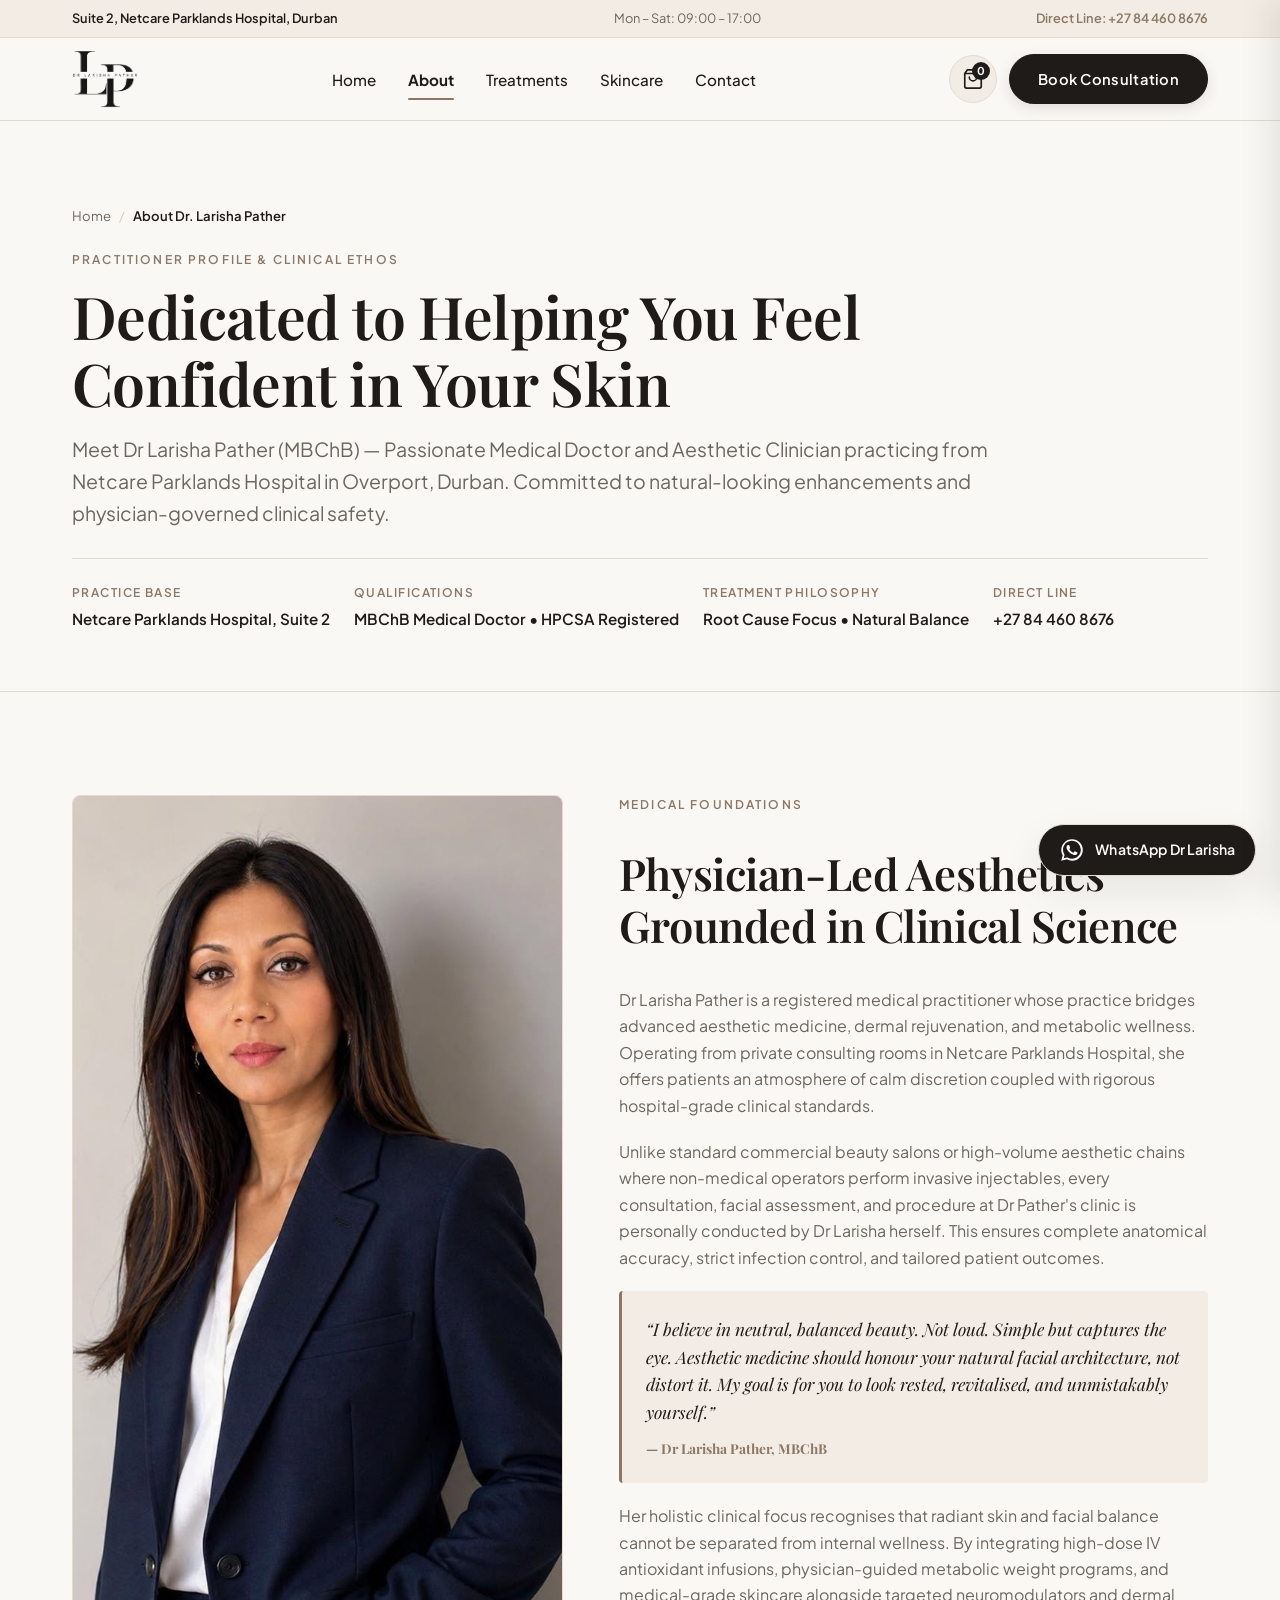
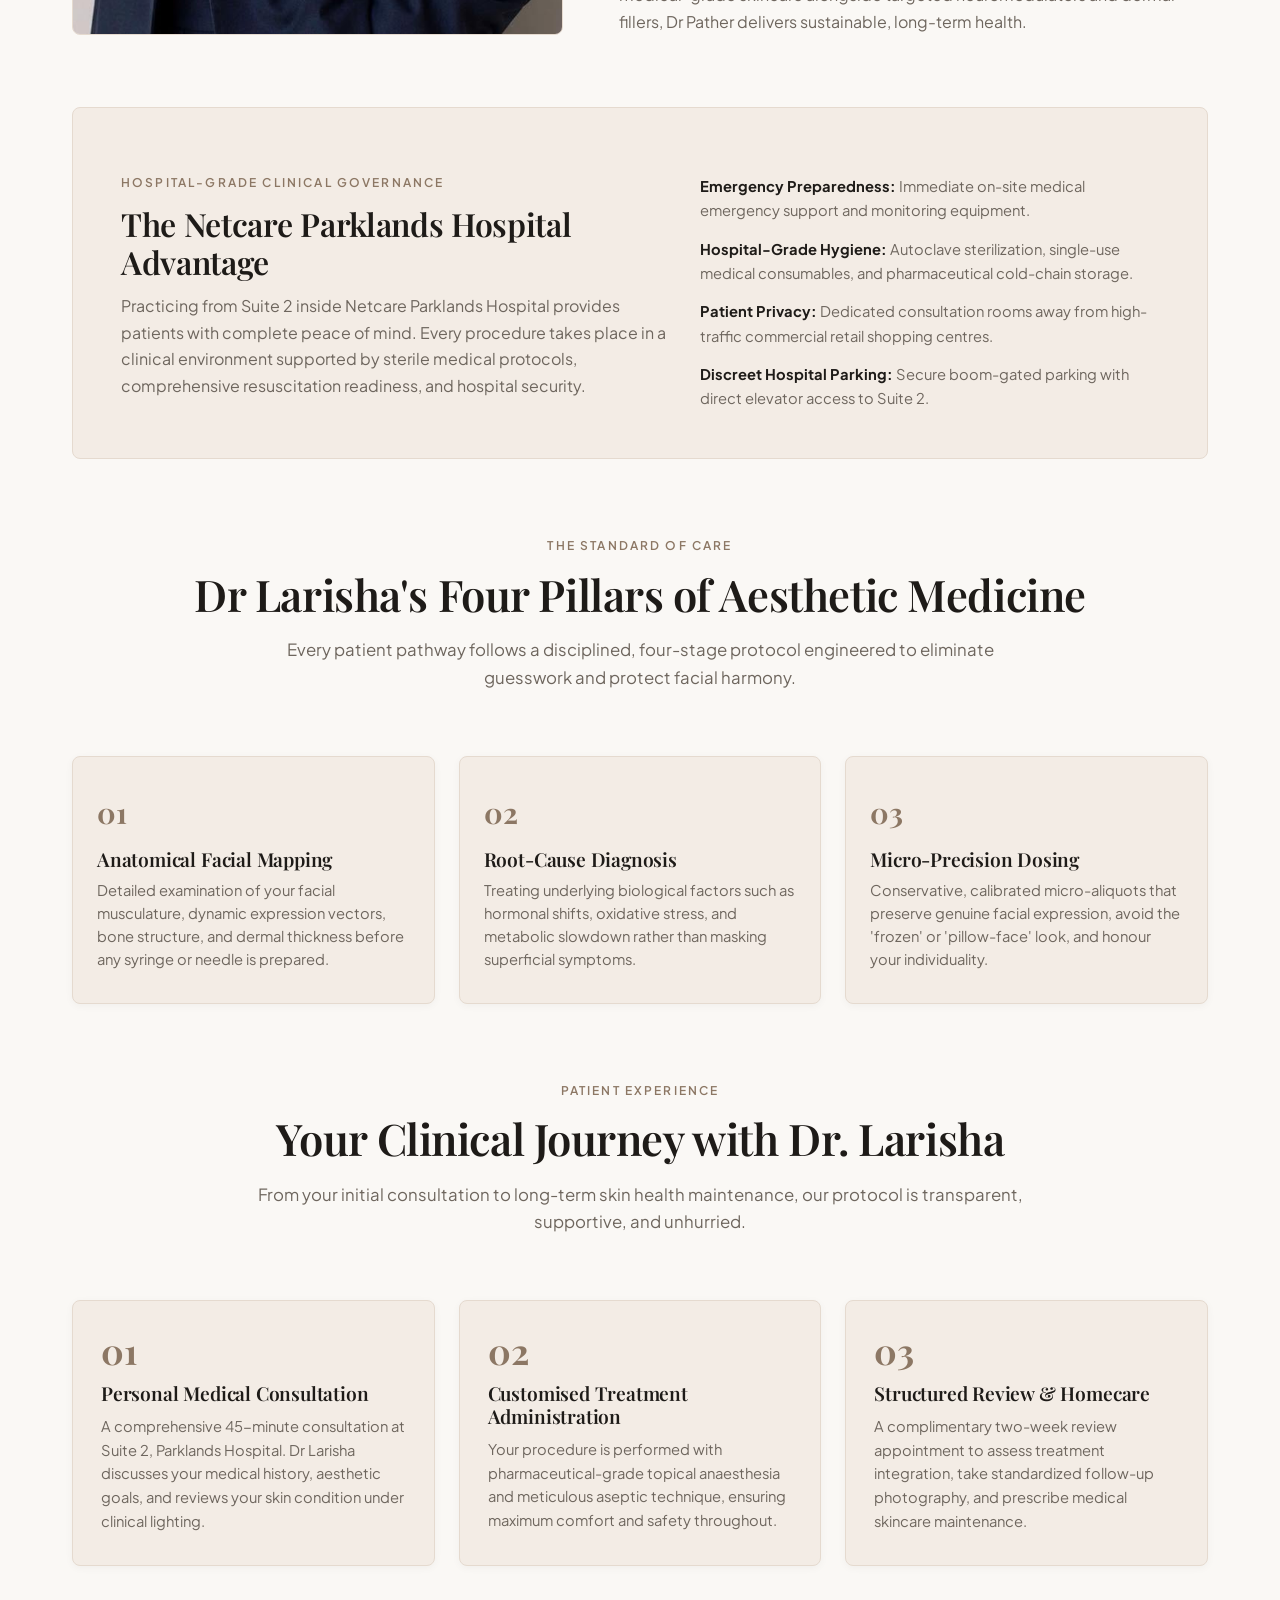
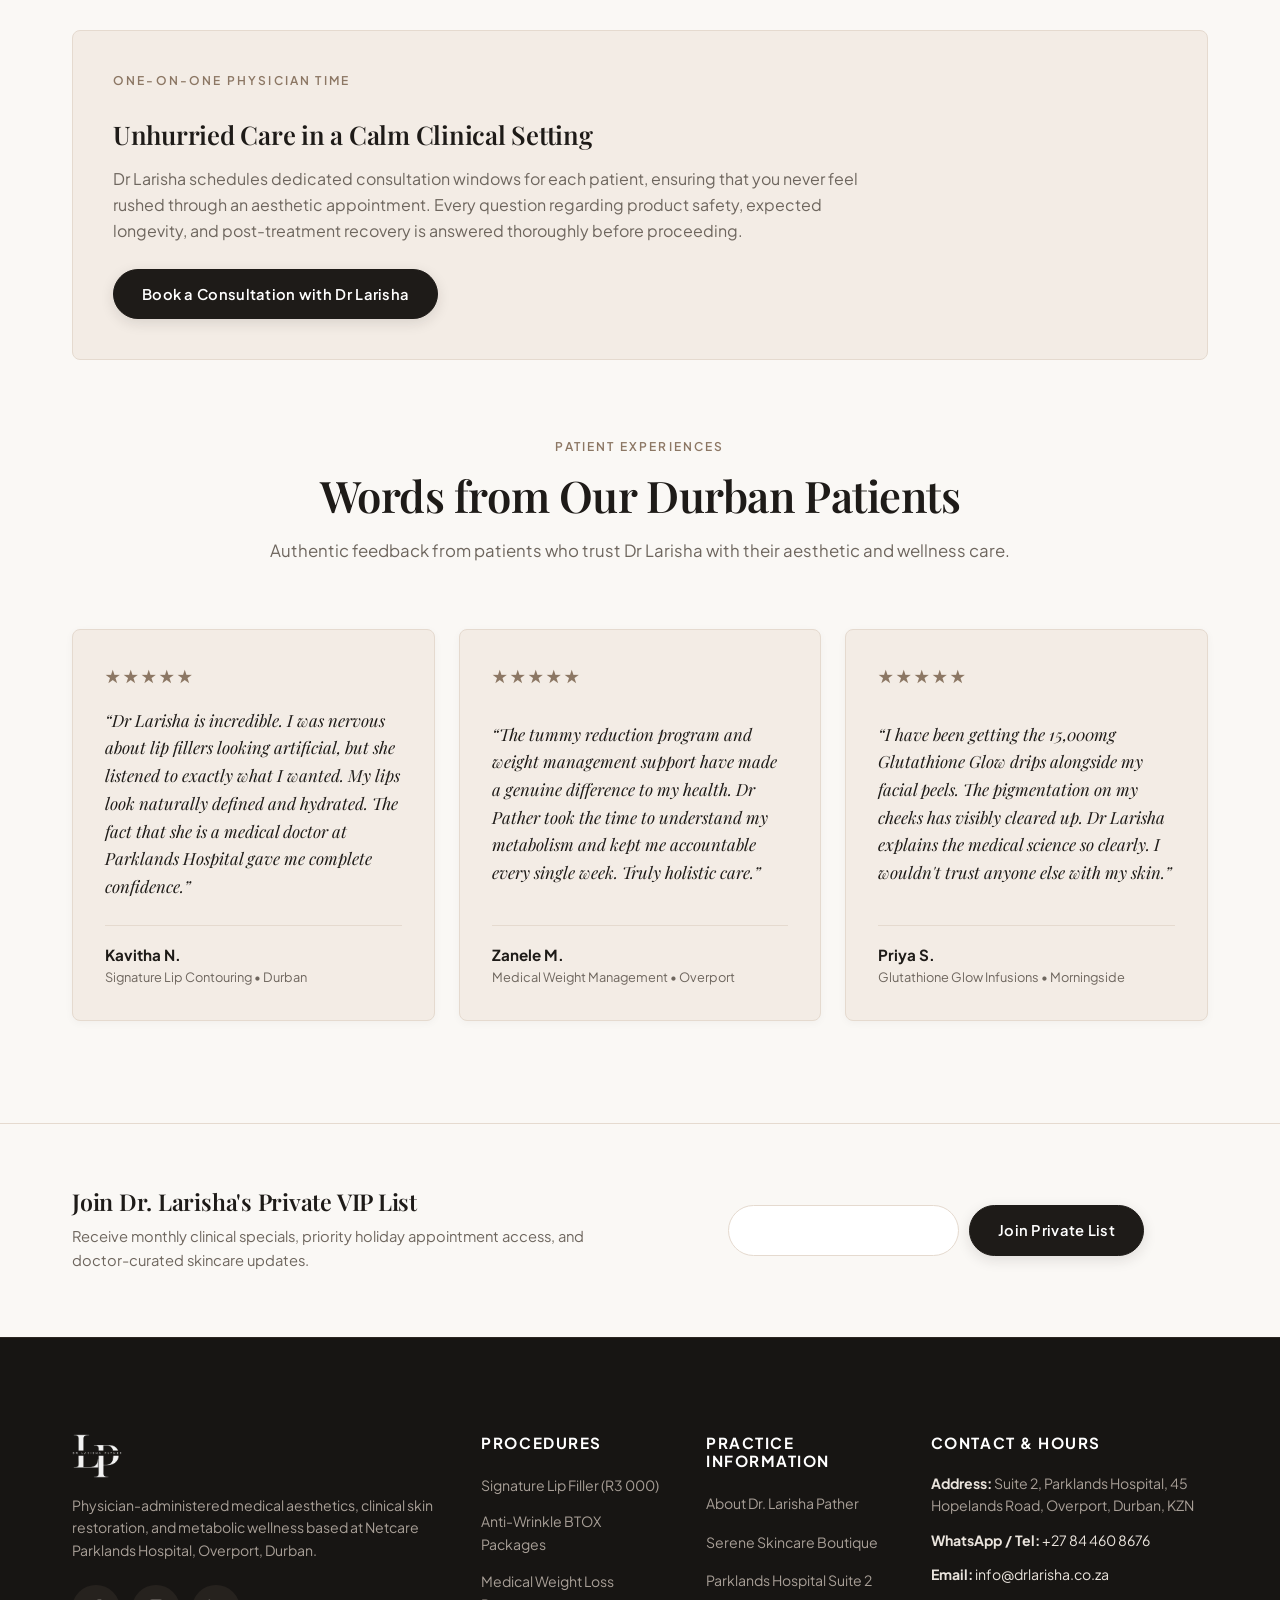
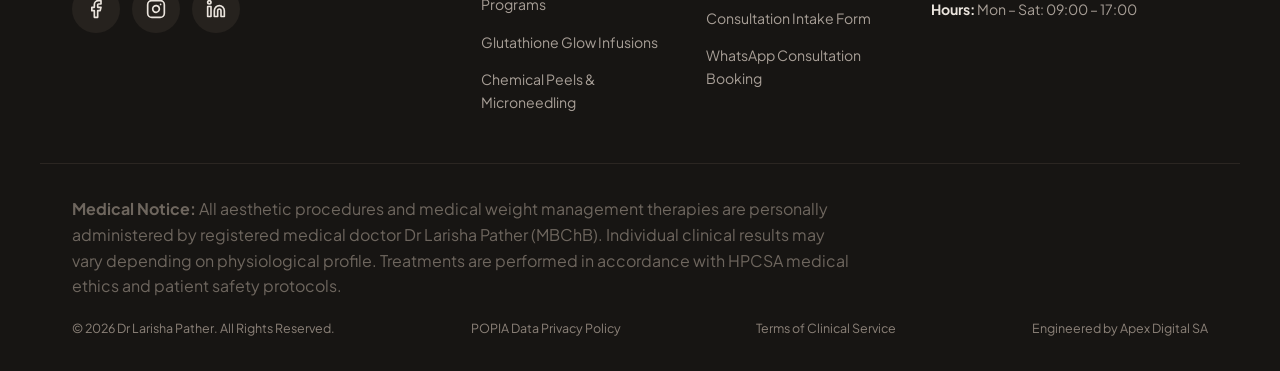
==== commit 1f578d6d: "feat: integrate authentic logo variations and update treatment assets" ====
--- a/about.html
+++ b/about.html
@@ -7,7 +7,7 @@
   <meta name="description" content="Learn about Dr Larisha Pather (MBChB), practicing physician-led medical aesthetics, facial contouring, and metabolic wellness at Netcare Parklands Hospital, Overport, Durban.">
   
   <!-- Favicon -->
-  <link rel="icon" type="image/svg+xml" href="assets/logos/logo.svg">
+  <link rel="icon" type="image/png" href="Assets/logos/logo-transparent.png">
   
   <!-- Google Fonts: Playfair Display (Brand Display) & Plus Jakarta Sans (Brand Body) -->
   <link rel="preconnect" href="https://fonts.googleapis.com">
@@ -53,7 +53,7 @@
   <header class="master-header" id="masterHeader">
     <div class="site-container header-inner">
       <a href="index.html" class="brand-link" aria-label="Dr Larisha Pather Home">
-        <img src="assets/logos/logo.svg" alt="Dr Larisha Pather Medical Aesthetics Logo" class="brand-logo" width="118" height="58">
+        <img src="Assets/logos/logo-transparent.png" alt="Dr Larisha Pather Medical Aesthetics Logo" class="brand-logo" width="66" height="58">
       </a>
 
       <!-- Desktop Navigation -->
@@ -76,7 +76,7 @@
           <span class="cart-counter" id="cartCount">0</span>
         </button>
 
-        <a href="https://wa.me/27844608676?text=Hi%20Dr%20Larisha%2C%20I%20would%20like%20to%20book%20a%20consultation." target="_blank" rel="noopener noreferrer" class="btn btn-primary nav-cta">Book Consultation</a>
+        <a href="https://wa.me/27844608676?text=Hi%20Dr%20Larisha%2C%20I%20would%20like%20to%20book%20a%20consultation%20at%20Parklands%20Hospital." target="_blank" rel="noopener noreferrer" class="btn btn-primary nav-cta">Book Consultation</a>
 
         <!-- Mobile Hamburger Toggle (48px footprint) -->
         <button type="button" class="mobile-toggle" id="mobileToggle" aria-label="Open mobile navigation menu" aria-expanded="false" aria-controls="mobileDrawer">
@@ -91,7 +91,7 @@
   <!-- Mobile Navigation Drawer -->
   <div class="mobile-drawer" id="mobileDrawer" aria-hidden="true">
     <div class="mobile-drawer-header">
-      <img src="assets/logos/logo.svg" alt="Dr Larisha Pather Logo" class="drawer-logo" width="94" height="46">
+      <img src="Assets/logos/logo-transparent.png" alt="Dr Larisha Pather Logo" class="drawer-logo" width="52" height="46">
       <button type="button" class="drawer-close" id="drawerClose" aria-label="Close menu">
         <svg width="24" height="24" viewBox="0 0 24 24" fill="none" stroke="currentColor" stroke-width="2" stroke-linecap="round" stroke-linejoin="round" aria-hidden="true">
           <line x1="18" y1="6" x2="6" y2="18"></line>
@@ -108,8 +108,8 @@
         <a href="contact.html" class="mobile-link">Contact</a>
       </nav>
       <div class="drawer-footer">
-        <a href="https://wa.me/27844608676?text=Hi%20Dr%20Larisha%2C%20I%20would%20like%20to%20book%20a%20consultation." target="_blank" rel="noopener noreferrer" class="btn btn-primary btn-block">Book Consultation</a>
-        <a href="https://wa.me/27844608676?text=Hi%20Dr%20Larisha,%20I%20would%20like%20to%20enquire%20about%20a%20treatment." target="_blank" rel="noopener noreferrer" class="btn btn-secondary btn-block">
+        <a href="https://wa.me/27844608676?text=Hi%20Dr%20Larisha%2C%20I%20would%20like%20to%20book%20a%20consultation%20at%20Parklands%20Hospital." target="_blank" rel="noopener noreferrer" class="btn btn-primary btn-block">Book Consultation</a>
+        <a href="https://wa.me/27844608676?text=Hi%20Dr%20Larisha%2C%20I%20would%20like%20to%20enquire%20about%20your%20medical%20aesthetics%20and%20wellness%20services." target="_blank" rel="noopener noreferrer" class="btn btn-secondary btn-block">
           WhatsApp Clinical Team
         </a>
         <div class="drawer-contact-info">
@@ -285,7 +285,7 @@
               Dr Larisha schedules dedicated consultation windows for each patient, ensuring that you never feel rushed through an aesthetic appointment. Every question regarding product safety, expected longevity, and post-treatment recovery is answered thoroughly before proceeding.
             </p>
             <div style="margin-top: 8px;">
-              <a href="https://wa.me/27844608676?text=Hi%20Dr%20Larisha%2C%20I%20would%20like%20to%20book%20a%20consultation." target="_blank" rel="noopener noreferrer" class="btn btn-primary">
+              <a href="https://wa.me/27844608676?text=Hi%20Dr%20Larisha%2C%20I%20would%20like%20to%20book%20a%20consultation%20at%20Parklands%20Hospital." target="_blank" rel="noopener noreferrer" class="btn btn-primary">
                 Book a Consultation with Dr Larisha
               </a>
             </div>
@@ -361,7 +361,7 @@
   <footer class="master-footer" aria-label="Site Footer">
     <div class="site-container footer-inner">
       <div class="footer-col brand-col">
-        <img src="assets/logos/logo-light.svg" alt="Dr Larisha Pather Logo" class="footer-logo" width="160" height="52">
+        <img src="Assets/logos/logo-transparent.png" alt="Dr Larisha Pather Logo" class="footer-logo" width="50" height="44">
         <p class="footer-bio">
           Physician-administered medical aesthetics, clinical skin restoration, and metabolic wellness based at Netcare Parklands Hospital, Overport, Durban.
         </p>
@@ -406,7 +406,7 @@
           <li><a href="products.html">Serene Skincare Boutique</a></li>
           <li><a href="contact.html">Parklands Hospital Suite 2</a></li>
           <li><a href="contact.html">Consultation Intake Form</a></li>
-          <li><a href="https://wa.me/27844608676?text=Hi%20Dr%20Larisha%2C%20I%20would%20like%20to%20book%20a%20consultation." target="_blank" rel="noopener noreferrer">WhatsApp Consultation Booking</a></li>
+          <li><a href="https://wa.me/27844608676?text=Hi%20Dr%20Larisha%2C%20I%20would%20like%20to%20book%20a%20consultation%20at%20Parklands%20Hospital." target="_blank" rel="noopener noreferrer">WhatsApp Consultation Booking</a></li>
         </ul>
       </div>
 
@@ -470,7 +470,7 @@
   </aside>
 
   <!-- FLOATING WHATSAPP BUTTON (South African Conversion Staple) -->
-  <a href="https://wa.me/27844608676?text=Hi%20Dr%20Larisha,%20I%20would%20like%20to%20enquire%20about%20a%20treatment." target="_blank" rel="noopener noreferrer" class="whatsapp-float-widget" aria-label="Chat with Dr Larisha on WhatsApp">
+  <a href="https://wa.me/27844608676?text=Hi%20Dr%20Larisha%2C%20I%20would%20like%20to%20enquire%20about%20your%20medical%20aesthetics%20and%20wellness%20services." target="_blank" rel="noopener noreferrer" class="whatsapp-float-widget" aria-label="Chat with Dr Larisha on WhatsApp">
     <svg width="26" height="26" viewBox="0 0 24 24" fill="currentColor" aria-hidden="true">
       <path d="M12.04 2c-5.46 0-9.91 4.45-9.91 9.91 0 1.75.46 3.45 1.32 4.95L2.05 22l5.25-1.38c1.45.79 3.08 1.21 4.74 1.21 5.46 0 9.91-4.45 9.91-9.91 0-2.65-1.03-5.14-2.9-7.01A9.816 9.816 0 0 0 12.04 2zm0 18.17c-1.5 0-2.97-.4-4.26-1.16l-.31-.18-3.16.83.84-3.08-.2-.32a8.21 8.21 0 0 1-1.26-4.45c0-4.54 3.7-8.24 8.25-8.24 2.2 0 4.27.86 5.82 2.42a8.18 8.18 0 0 1 2.41 5.83c0 4.54-3.7 8.23-8.25 8.23zm4.52-6.17c-.25-.12-1.47-.72-1.7-.81-.23-.08-.39-.12-.56.12-.17.25-.64.81-.79.97-.14.17-.29.19-.54.06-.25-.12-1.05-.39-2-1.23-.74-.66-1.24-1.47-1.39-1.72-.14-.25-.02-.38.11-.51.11-.11.25-.29.37-.43.12-.14.17-.25.25-.41.08-.17.04-.31-.02-.43s-.56-1.34-.76-1.84c-.2-.48-.41-.42-.56-.43h-.48c-.17 0-.43.06-.66.31-.22.25-.86.84-.86 2.06 0 1.21.88 2.39 1.01 2.56.12.17 1.74 2.66 4.22 3.73.59.25 1.05.41 1.41.52.59.19 1.13.16 1.56.1.48-.07 1.47-.6 1.68-1.18.21-.58.21-1.07.15-1.18-.06-.11-.23-.17-.48-.29z"/>
     </svg>
--- a/style.css
+++ b/style.css
@@ -30,9 +30,13 @@
   --radius-pill: 9999px;
 
   /* Emil Kowalski Motion Physics */
+  --ease-out: cubic-bezier(0.23, 1, 0.32, 1);
+  --ease-in-out: cubic-bezier(0.77, 0, 0.175, 1);
+  --ease-drawer: cubic-bezier(0.32, 0.72, 0, 1);
   --ease-spring: cubic-bezier(0.23, 1, 0.32, 1);
-  --trans-fast: 180ms var(--ease-spring);
-  --trans-base: 240ms var(--ease-spring);
+  --trans-fast: 160ms var(--ease-out);
+  --trans-base: 240ms var(--ease-out);
+  --trans-smooth: 320ms var(--ease-out);
 }
 
 /* --------------------------------------------------------------------------
@@ -192,12 +196,13 @@
   font-weight: 600;
   letter-spacing: 0.02em;
   text-align: center;
-  transition: all var(--trans-base);
+  transition: background-color var(--trans-fast), border-color var(--trans-fast), color var(--trans-fast), box-shadow var(--trans-fast), transform 160ms var(--ease-out);
   user-select: none;
 }
 
 .btn:active {
   transform: scale(0.97);
+  transition-duration: 100ms;
 }
 
 .btn-primary {
@@ -207,22 +212,53 @@
   box-shadow: 0 4px 14px rgba(30, 27, 24, 0.12);
 }
 
-.btn-primary:hover {
-  background-color: #332d28;
-  border-color: #332d28;
-  color: var(--cta-text);
-  box-shadow: 0 6px 18px rgba(30, 27, 24, 0.16);
-}
-
 .btn-secondary {
-  background-color: var(--surface);
-  color: var(--text);
-  border: 1px solid var(--line);
-}
-
-.btn-secondary:hover {
-  background-color: #eae1d8;
-  border-color: var(--brand-2);
+  background-color: #FFFFFF;
+  color: var(--text);
+  border: 1.5px solid var(--brand);
+  box-shadow: 0 2px 8px rgba(30, 27, 24, 0.05);
+}
+
+@media (hover: hover) and (pointer: fine) {
+  .btn-primary:hover {
+    background-color: #332d28;
+    border-color: #332d28;
+    color: var(--cta-text);
+    box-shadow: 0 6px 18px rgba(30, 27, 24, 0.16);
+    transform: translateY(-1px);
+  }
+
+  .btn-secondary:hover {
+    background-color: var(--cta);
+    border-color: var(--cta);
+    color: var(--cta-text);
+    box-shadow: 0 6px 18px rgba(30, 27, 24, 0.16);
+    transform: translateY(-1px);
+  }
+}
+
+/* Card & Procedure Call-To-Action (CTA) Standout Hierarchy */
+.treatment-card .btn,
+.bento-card .btn,
+.glow-combo-card .btn,
+.product-card .add-to-cart-btn {
+  background-color: var(--cta) !important;
+  color: var(--cta-text) !important;
+  border: 1px solid var(--cta) !important;
+  box-shadow: 0 4px 14px rgba(30, 27, 24, 0.14) !important;
+}
+
+@media (hover: hover) and (pointer: fine) {
+  .treatment-card .btn:hover,
+  .bento-card .btn:hover,
+  .glow-combo-card .btn:hover,
+  .product-card .add-to-cart-btn:hover {
+    background-color: #332d28 !important;
+    border-color: #332d28 !important;
+    color: var(--cta-text) !important;
+    box-shadow: 0 6px 18px rgba(30, 27, 24, 0.2) !important;
+    transform: translateY(-2px);
+  }
 }
 
 .btn-block {
@@ -323,16 +359,7 @@
   transition: color var(--trans-fast);
 }
 
-.nav-item:hover {
-  color: var(--brand);
-}
-
-.nav-item.active {
-  color: var(--text);
-  font-weight: 700;
-}
-
-.nav-item.active::after {
+.nav-item::after {
   content: "";
   position: absolute;
   bottom: 0;
@@ -341,6 +368,30 @@
   height: 2px;
   background-color: var(--brand);
   border-radius: 2px;
+  transform: scaleX(0);
+  transform-origin: right;
+  transition: transform 220ms var(--ease-out);
+}
+
+@media (hover: hover) and (pointer: fine) {
+  .nav-item:hover {
+    color: var(--brand);
+  }
+
+  .nav-item:hover::after {
+    transform: scaleX(1);
+    transform-origin: left;
+  }
+}
+
+.nav-item.active {
+  color: var(--text);
+  font-weight: 700;
+}
+
+.nav-item.active::after {
+  transform: scaleX(1);
+  transform-origin: left;
 }
 
 .header-actions {
@@ -360,11 +411,19 @@
   background-color: var(--surface);
   border: 1px solid var(--line);
   color: var(--text);
-  transition: background-color var(--trans-fast);
-}
-
-.cart-trigger:hover {
-  background-color: #eae1d8;
+  transition: background-color var(--trans-fast), border-color var(--trans-fast), transform 160ms var(--ease-out);
+}
+
+@media (hover: hover) and (pointer: fine) {
+  .cart-trigger:hover {
+    background-color: #eae1d8;
+    border-color: var(--brand-2);
+  }
+}
+
+.cart-trigger:active {
+  transform: scale(0.94);
+  transition-duration: 100ms;
 }
 
 .cart-counter {
@@ -654,7 +713,16 @@
   background-color: var(--bg);
   border: 1px solid var(--line);
   border-radius: var(--radius-md);
-  transition: transform var(--trans-base);
+  box-shadow: var(--shadow-sm);
+  transition: transform 250ms var(--ease-out), box-shadow 250ms var(--ease-out), border-color 200ms ease;
+}
+
+@media (hover: hover) and (pointer: fine) {
+  .philosophy-card:hover {
+    transform: translateY(-3px);
+    box-shadow: var(--shadow-md);
+    border-color: var(--brand-2);
+  }
 }
 
 .pillar-number {
@@ -696,6 +764,15 @@
   box-shadow: var(--shadow-sm);
   display: flex;
   flex-direction: column;
+  transition: transform 250ms var(--ease-out), box-shadow 250ms var(--ease-out), border-color 200ms ease;
+}
+
+@media (hover: hover) and (pointer: fine) {
+  .bento-card:hover {
+    transform: translateY(-3px);
+    box-shadow: var(--shadow-md);
+    border-color: var(--brand-2);
+  }
 }
 
 .bento-media-wrap {
@@ -708,11 +785,15 @@
   width: 100%;
   height: 320px;
   object-fit: cover;
-  transition: transform 400ms var(--ease-spring);
+  transition: transform 400ms var(--ease-out);
 }
 
 .bento-card:hover .bento-img {
   transform: scale(1.03);
+}
+
+.bento-img-btox {
+  object-position: center 54%;
 }
 
 .bento-tag {
@@ -1031,12 +1112,20 @@
   color: var(--muted);
   background-color: var(--surface);
   border: 1px solid var(--line);
-  transition: all var(--trans-fast);
-}
-
-.tab-btn:hover {
-  color: var(--text);
-  background-color: #eae1d8;
+  transition: background-color var(--trans-fast), border-color var(--trans-fast), color var(--trans-fast), transform 160ms var(--ease-out);
+}
+
+@media (hover: hover) and (pointer: fine) {
+  .tab-btn:hover {
+    color: var(--text);
+    background-color: #eae1d8;
+    border-color: var(--brand-2);
+  }
+}
+
+.tab-btn:active {
+  transform: scale(0.96);
+  transition-duration: 100ms;
 }
 
 .tab-btn.active {
@@ -1051,6 +1140,18 @@
 
 .tab-pane.active {
   display: block;
+  animation: fadeInTab 240ms var(--ease-out) forwards;
+}
+
+@keyframes fadeInTab {
+  from {
+    opacity: 0;
+    transform: translateY(6px);
+  }
+  to {
+    opacity: 1;
+    transform: translateY(0);
+  }
 }
 
 .treatment-grid {
@@ -1066,18 +1167,23 @@
   border-radius: var(--radius-md);
   display: flex;
   flex-direction: column;
-  transition: transform var(--trans-base), box-shadow var(--trans-base);
-}
-
-.treatment-card:hover {
-  transform: translateY(-2px);
   box-shadow: var(--shadow-sm);
+  transition: transform 250ms var(--ease-out), box-shadow 250ms var(--ease-out), border-color 200ms ease;
+}
+
+@media (hover: hover) and (pointer: fine) {
+  .treatment-card:hover {
+    transform: translateY(-3px);
+    box-shadow: var(--shadow-md);
+    border-color: var(--brand-2);
+  }
 }
 
 .t-card-head {
   display: flex;
-  align-items: center;
+  align-items: baseline;
   justify-content: space-between;
+  gap: 12px;
   margin-bottom: 12px;
 }
 
@@ -1087,6 +1193,7 @@
   text-transform: uppercase;
   letter-spacing: 0.12em;
   color: var(--brand);
+  line-height: 1.35;
 }
 
 .t-price {
@@ -1094,6 +1201,22 @@
   font-size: 1.35rem;
   font-weight: 700;
   color: var(--text);
+  white-space: nowrap;
+  flex-shrink: 0;
+  text-align: right;
+  line-height: 1.2;
+}
+
+.t-price small,
+.t-price-from {
+  font-family: var(--font-sans);
+  font-size: 0.72rem;
+  font-weight: 600;
+  text-transform: uppercase;
+  letter-spacing: 0.08em;
+  color: var(--muted);
+  margin-right: 3px;
+  vertical-align: baseline;
 }
 
 .t-title {
@@ -1276,22 +1399,6 @@
   transform: scale(1.02);
 }
 
-.category-banner-badge {
-  position: absolute;
-  bottom: 12px;
-  left: 12px;
-  background-color: rgba(30, 27, 24, 0.88);
-  backdrop-filter: blur(8px);
-  -webkit-backdrop-filter: blur(8px);
-  color: #FFFFFF;
-  font-size: 0.72rem;
-  font-weight: 600;
-  letter-spacing: 0.08em;
-  text-transform: uppercase;
-  padding: 6px 12px;
-  border-radius: var(--radius-pill);
-}
-
 .treatment-body {
   display: flex;
   flex-direction: column;
@@ -1344,12 +1451,15 @@
   box-shadow: var(--shadow-sm);
   display: flex;
   flex-direction: column;
-  transition: transform var(--trans-base), box-shadow var(--trans-base);
-}
-
-.infographic-card:hover {
-  transform: translateY(-3px);
-  box-shadow: var(--shadow-md);
+  transition: transform 250ms var(--ease-out), box-shadow 250ms var(--ease-out), border-color 200ms ease;
+}
+
+@media (hover: hover) and (pointer: fine) {
+  .infographic-card:hover {
+    transform: translateY(-3px);
+    box-shadow: var(--shadow-md);
+    border-color: var(--brand-2);
+  }
 }
 
 .infographic-img-wrap {
@@ -1369,11 +1479,11 @@
   display: block;
   object-fit: cover;
   object-position: center;
-  transition: transform 400ms var(--ease-spring);
+  transition: transform 400ms var(--ease-out);
 }
 
 .infographic-card:hover .infographic-img {
-  transform: scale(1.04);
+  transform: scale(1.03);
 }
 
 .infographic-caption {
@@ -1481,21 +1591,100 @@
   overflow: hidden;
   display: flex;
   flex-direction: column;
-  transition: transform var(--trans-base);
+  box-shadow: var(--shadow-sm);
+  transition: transform 250ms var(--ease-out), box-shadow 250ms var(--ease-out), border-color 200ms ease;
+}
+
+/* Precise Product Image Background Color Matching per SKU */
+.product-card[data-sku="SKINLAB-HAIR-01"] {
+  --product-bg: #FFFFFF;
+}
+
+.product-card[data-sku="SKINLAB-BODY-02"] {
+  --product-bg: linear-gradient(90deg, #F3F3F3 0%, #F9F9F9 100%);
+}
+
+.product-card[data-sku="SKINLAB-SUN-03"] {
+  --product-bg: #E7E3D8;
+}
+
+.product-card[data-sku="SKINLAB-BRIGHT-04"] {
+  --product-bg: #E9E4DA;
+}
+
+.product-card[data-sku="SKINLAB-SOAP-05"] {
+  --product-bg: #EBE8DD;
+}
+
+.product-card[data-sku="SKINLAB-CENTELLA-06"] {
+  --product-bg: linear-gradient(180deg, #D0D0CC 0%, #DEDDD9 100%);
+}
+
+@media (hover: hover) and (pointer: fine) {
+  .product-card:hover {
+    transform: translateY(-3px);
+    box-shadow: var(--shadow-md);
+    border-color: var(--brand-2);
+  }
 }
 
 .product-media {
   position: relative;
-  background-color: #f7f2ed;
+  background: var(--product-bg, #f7f2ed);
   overflow: hidden;
+  cursor: pointer;
+}
+
+.product-inspect-badge {
+  position: absolute;
+  top: 12px;
+  right: 12px;
+  display: inline-flex;
+  align-items: center;
+  gap: 6px;
+  padding: 6px 12px;
+  background: rgba(30, 27, 24, 0.85);
+  backdrop-filter: blur(8px);
+  -webkit-backdrop-filter: blur(8px);
+  color: #FFFFFF;
+  font-size: 0.72rem;
+  font-weight: 600;
+  letter-spacing: 0.04em;
+  text-transform: uppercase;
+  border-radius: var(--radius-pill);
+  box-shadow: 0 4px 12px rgba(0, 0, 0, 0.12);
+  opacity: 0;
+  transform: translateY(-4px);
+  transition: opacity 220ms var(--ease-out), transform 220ms var(--ease-out), background-color 180ms ease;
+  pointer-events: none;
+  z-index: 2;
+}
+
+.product-inspect-badge svg {
+  width: 13px;
+  height: 13px;
+  stroke: currentColor;
+}
+
+.product-card:hover .product-inspect-badge,
+.product-card:focus-within .product-inspect-badge {
+  opacity: 1;
+  transform: translateY(0);
+}
+
+@media (hover: none) {
+  .product-inspect-badge {
+    opacity: 0.9;
+    transform: translateY(0);
+  }
 }
 
 .product-img {
   width: 100%;
   height: 280px;
   object-fit: contain;
-  padding: 14px;
-  transition: transform 300ms var(--ease-spring);
+  padding: 0;
+  transition: transform 320ms var(--ease-out);
 }
 
 .product-card:hover .product-img {
@@ -1514,15 +1703,22 @@
 }
 
 .product-title {
-  font-size: 1.15rem;
-  margin-bottom: 8px;
+  font-family: var(--font-display);
+  font-size: 1.25rem;
+  font-weight: 700;
+  color: #171513;
+  line-height: 1.32;
+  margin-bottom: 10px;
+  letter-spacing: -0.01em;
 }
 
 .product-desc {
-  font-size: 0.88rem;
-  line-height: 1.5;
+  font-size: 0.90rem;
+  line-height: 1.62;
+  color: #423C36;
   margin-bottom: 16px;
   flex-grow: 1;
+  font-weight: 400;
 }
 
 .product-pricing {
@@ -1532,15 +1728,278 @@
 .price-val {
   display: block;
   font-family: var(--font-display);
-  font-size: 1.35rem;
+  font-size: 1.45rem;
   font-weight: 700;
-  color: var(--text);
+  color: #171513;
+  margin-bottom: 3px;
+  letter-spacing: -0.01em;
+  line-height: 1.2;
+}
+
+.payflex-note {
+  font-size: 0.82rem;
+  color: #595149;
+  font-weight: 500;
+  line-height: 1.4;
+}
+
+/* --------------------------------------------------------------------------
+   CLINICAL PRODUCT IMAGE INSPECTOR MODAL & LIGHTBOX
+   -------------------------------------------------------------------------- */
+.inspect-modal-overlay {
+  position: fixed;
+  inset: 0;
+  background-color: rgba(18, 16, 14, 0.78);
+  backdrop-filter: blur(8px);
+  -webkit-backdrop-filter: blur(8px);
+  z-index: 9999;
+  display: flex;
+  align-items: center;
+  justify-content: center;
+  padding: 20px;
+  opacity: 0;
+  visibility: hidden;
+  transition: opacity 240ms var(--ease-out), visibility 240ms var(--ease-out);
+}
+
+.inspect-modal-overlay.is-open {
+  opacity: 1;
+  visibility: visible;
+}
+
+.inspect-modal-card {
+  position: relative;
+  background-color: var(--bg);
+  border: 1px solid var(--line);
+  border-radius: var(--radius-md);
+  box-shadow: var(--shadow-lg);
+  max-width: 980px;
+  width: 100%;
+  max-height: 90vh;
+  display: flex;
+  flex-direction: column;
+  overflow: hidden;
+  transform: scale(0.96) translateY(12px);
+  transition: transform 260ms var(--ease-out);
+}
+
+@media (min-width: 768px) {
+  .inspect-modal-card {
+    flex-direction: row;
+    max-height: 85vh;
+  }
+}
+
+.inspect-modal-overlay.is-open .inspect-modal-card {
+  transform: scale(1) translateY(0);
+}
+
+.inspect-modal-close-btn {
+  position: absolute;
+  top: 14px;
+  right: 14px;
+  width: 36px;
+  height: 36px;
+  border-radius: 50%;
+  background: rgba(30, 27, 24, 0.08);
+  border: none;
+  cursor: pointer;
+  display: flex;
+  align-items: center;
+  justify-content: center;
+  color: var(--text);
+  font-size: 1.4rem;
+  line-height: 1;
+  z-index: 10;
+  transition: background-color 160ms ease, transform 160ms ease;
+}
+
+.inspect-modal-close-btn:hover {
+  background: rgba(30, 27, 24, 0.16);
+  transform: scale(1.08);
+}
+
+.inspect-modal-left {
+  flex: 1.2;
+  position: relative;
+  display: flex;
+  flex-direction: column;
+  align-items: center;
+  justify-content: center;
+  background-color: #FAF8F5;
+  border-bottom: 1px solid var(--line);
+  overflow: hidden;
+  user-select: none;
+  min-height: 300px;
+}
+
+@media (min-width: 768px) {
+  .inspect-modal-left {
+    border-bottom: none;
+    border-right: 1px solid var(--line);
+    min-height: 520px;
+  }
+}
+
+.inspect-zoom-stage {
+  position: relative;
+  width: 100%;
+  height: 100%;
+  display: flex;
+  align-items: center;
+  justify-content: center;
+  overflow: hidden;
+  cursor: zoom-in;
+  padding: 24px;
+}
+
+.inspect-zoom-stage.is-zoomed {
+  cursor: zoom-out;
+}
+
+.inspect-modal-img {
+  max-width: 100%;
+  max-height: 440px;
+  object-fit: contain;
+  transition: transform 200ms ease;
+  transform-origin: center center;
+}
+
+.inspect-zoom-stage.is-zoomed .inspect-modal-img {
+  transform: scale(2);
+  transition: transform 80ms ease-out;
+}
+
+.inspect-zoom-toolbar {
+  position: absolute;
+  bottom: 12px;
+  left: 50%;
+  transform: translateX(-50%);
+  display: flex;
+  align-items: center;
+  gap: 8px;
+  background: rgba(30, 27, 24, 0.85);
+  backdrop-filter: blur(8px);
+  -webkit-backdrop-filter: blur(8px);
+  padding: 6px 14px;
+  border-radius: var(--radius-pill);
+  color: #FFFFFF;
+  font-size: 0.76rem;
+  font-weight: 500;
+  pointer-events: auto;
+  z-index: 5;
+  white-space: nowrap;
+}
+
+.inspect-zoom-toggle-btn {
+  background: none;
+  border: none;
+  color: #FFFFFF;
+  font-size: 0.76rem;
+  font-weight: 600;
+  display: inline-flex;
+  align-items: center;
+  gap: 5px;
+  cursor: pointer;
+  padding: 2px 6px;
+}
+
+.inspect-zoom-toggle-btn:hover {
+  color: var(--brand-2);
+}
+
+.inspect-modal-right {
+  flex: 1;
+  padding: clamp(24px, 4vw, 36px);
+  display: flex;
+  flex-direction: column;
+  overflow-y: auto;
+}
+
+.inspect-modal-tag {
+  display: inline-block;
+  font-size: 0.72rem;
+  font-weight: 600;
+  text-transform: uppercase;
+  letter-spacing: 0.12em;
+  color: var(--brand);
+  margin-bottom: 8px;
+}
+
+.inspect-modal-title {
+  font-family: var(--font-display);
+  font-size: 1.55rem;
+  font-weight: 700;
+  color: #171513;
+  line-height: 1.25;
+  margin-bottom: 12px;
+}
+
+.inspect-modal-desc {
+  font-size: 0.92rem;
+  line-height: 1.62;
+  color: #423C36;
+  margin-bottom: 20px;
+}
+
+.inspect-modal-actives-heading {
+  font-size: 0.78rem;
+  font-weight: 700;
+  text-transform: uppercase;
+  letter-spacing: 0.08em;
+  color: #1E1B18;
+  margin-bottom: 8px;
+}
+
+.inspect-modal-actives-list {
+  list-style: none;
+  display: flex;
+  flex-direction: column;
+  gap: 8px;
+  margin-bottom: 24px;
+  padding: 0;
+}
+
+.inspect-modal-actives-list li {
+  position: relative;
+  padding-left: 18px;
+  font-size: 0.85rem;
+  line-height: 1.45;
+  color: #38332E;
+  font-weight: 500;
+}
+
+.inspect-modal-actives-list li::before {
+  content: "";
+  position: absolute;
+  left: 3px;
+  top: 7px;
+  width: 5px;
+  height: 5px;
+  border-radius: 50%;
+  background-color: var(--brand);
+}
+
+.inspect-modal-price-row {
+  margin-top: auto;
+  padding-top: 18px;
+  border-top: 1px solid var(--line);
+  margin-bottom: 18px;
+}
+
+.inspect-modal-price-val {
+  font-family: var(--font-display);
+  font-size: 1.6rem;
+  font-weight: 700;
+  color: #171513;
+  display: block;
   margin-bottom: 2px;
 }
 
-.payflex-note {
-  font-size: 0.78rem;
-  color: var(--muted);
+.inspect-modal-payflex {
+  font-size: 0.82rem;
+  color: #595149;
+  font-weight: 500;
 }
 
 /* Clinical Skincare & Chemical Peel Pairing Banner */
@@ -1602,6 +2061,16 @@
   display: flex;
   flex-direction: column;
   justify-content: space-between;
+  box-shadow: var(--shadow-sm);
+  transition: transform 250ms var(--ease-out), box-shadow 250ms var(--ease-out), border-color 200ms ease;
+}
+
+@media (hover: hover) and (pointer: fine) {
+  .review-card:hover {
+    transform: translateY(-2px);
+    box-shadow: var(--shadow-md);
+    border-color: var(--brand-2);
+  }
 }
 
 .patient-stars {
@@ -1891,6 +2360,8 @@
   height: 44px;
   width: auto;
   margin-bottom: 16px;
+  filter: brightness(0) invert(1);
+  opacity: 0.95;
 }
 
 .footer-bio {
@@ -1915,12 +2386,20 @@
   border-radius: var(--radius-pill);
   background-color: #26221E;
   color: #EAE4DD;
-  transition: all var(--trans-fast);
-}
-
-.social-icon-link:hover {
-  background-color: var(--brand);
-  color: #FFFFFF;
+  transition: background-color var(--trans-fast), color var(--trans-fast), transform 160ms var(--ease-out);
+}
+
+@media (hover: hover) and (pointer: fine) {
+  .social-icon-link:hover {
+    background-color: var(--brand);
+    color: #FFFFFF;
+    transform: translateY(-2px);
+  }
+}
+
+.social-icon-link:active {
+  transform: scale(0.92);
+  transition-duration: 100ms;
 }
 
 .footer-heading {
@@ -1943,10 +2422,15 @@
 .footer-nav-list a {
   font-size: 0.88rem;
   color: #A89F97;
-}
-
-.footer-nav-list a:hover {
-  color: #FFFFFF;
+  transition: color var(--trans-fast), transform var(--trans-fast);
+  display: inline-block;
+}
+
+@media (hover: hover) and (pointer: fine) {
+  .footer-nav-list a:hover {
+    color: #FFFFFF;
+    transform: translateX(3px);
+  }
 }
 
 .footer-contact-item {
@@ -2039,26 +2523,50 @@
 
 .cart-title {
   font-size: 1.25rem;
+  font-weight: 600;
+  color: var(--text);
+  margin: 0;
 }
 
 .cart-close-btn {
   display: flex;
   align-items: center;
   justify-content: center;
-  width: 48px;
-  height: 48px;
+  width: 44px;
+  height: 44px;
   border-radius: var(--radius-pill);
   background-color: var(--surface);
   color: var(--text);
+  border: 1px solid var(--line);
+  cursor: pointer;
+  position: relative;
+  z-index: 20;
+  transition: all var(--trans-fast);
+  touch-action: manipulation;
+  pointer-events: auto !important;
+}
+
+.cart-close-btn:hover {
+  background-color: var(--line);
+  color: var(--brand);
+  transform: rotate(90deg);
+}
+
+.cart-close-btn:active {
+  transform: scale(0.92);
+}
+
+.cart-close-btn svg {
+  pointer-events: none;
 }
 
 .cart-body {
   flex-grow: 1;
-  padding: 24px;
+  padding: 20px;
   overflow-y: auto;
   display: flex;
   flex-direction: column;
-  gap: 16px;
+  gap: 14px;
 }
 
 .empty-cart-state {
@@ -2068,53 +2576,190 @@
   flex-direction: column;
   gap: 16px;
   align-items: center;
-}
-
+  padding: 32px 16px;
+}
+
+.empty-cart-icon {
+  width: 64px;
+  height: 64px;
+  border-radius: var(--radius-pill);
+  background-color: var(--surface);
+  display: flex;
+  align-items: center;
+  justify-content: center;
+  color: var(--brand);
+  border: 1px solid var(--line);
+}
+
+.empty-cart-state p {
+  font-size: 0.95rem;
+  color: var(--muted);
+  max-width: 26ch;
+  line-height: 1.5;
+  margin: 0;
+}
+
+/* Cart Item Card */
 .cart-item-row {
   display: flex;
   align-items: center;
+  gap: 14px;
+  padding: 12px 14px;
+  background-color: var(--surface);
+  border: 1px solid var(--line);
+  border-radius: var(--radius-sm);
+  transition: border-color var(--trans-fast), box-shadow var(--trans-fast);
+}
+
+.cart-item-row:hover {
+  border-color: #D8D2C6;
+  box-shadow: 0 2px 8px rgba(30, 27, 24, 0.05);
+}
+
+.cart-item-thumb {
+  width: 60px;
+  height: 60px;
+  flex-shrink: 0;
+  border-radius: var(--radius-sm);
+  background-color: #FFFFFF;
+  border: 1px solid var(--line);
+  display: flex;
+  align-items: center;
+  justify-content: center;
+  overflow: hidden;
+  padding: 4px;
+}
+
+.cart-thumb-img {
+  width: 100%;
+  height: 100%;
+  object-fit: contain;
+}
+
+.cart-item-main {
+  flex-grow: 1;
+  display: flex;
+  flex-direction: column;
+  gap: 8px;
+  min-width: 0;
+}
+
+.cart-item-top {
+  display: flex;
+  align-items: flex-start;
   justify-content: space-between;
-  padding: 12px;
-  background-color: var(--surface);
-  border: 1px solid var(--line);
-  border-radius: var(--radius-sm);
-  gap: 12px;
-}
-
-.cart-item-info {
-  display: flex;
-  flex-direction: column;
+  gap: 10px;
 }
 
 .cart-item-name {
   font-size: 0.92rem;
   font-weight: 600;
-}
-
-.cart-item-price {
-  font-size: 0.85rem;
+  line-height: 1.35;
+  color: var(--text);
+  margin: 0;
+  word-break: break-word;
+}
+
+.cart-remove-item {
+  display: inline-flex;
+  align-items: center;
+  gap: 4px;
+  background: none;
+  border: none;
   color: var(--muted);
-}
-
-.cart-remove-item {
-  width: 48px;
-  height: 48px;
+  font-size: 0.76rem;
+  font-weight: 500;
+  cursor: pointer;
+  padding: 4px 6px;
+  border-radius: 4px;
+  transition: all var(--trans-fast);
+  flex-shrink: 0;
+}
+
+.cart-remove-item:hover {
+  color: #B33A3A;
+  background-color: rgba(179, 58, 58, 0.08);
+}
+
+.cart-remove-item svg {
+  pointer-events: none;
+}
+
+.cart-item-bottom {
+  display: flex;
+  align-items: center;
+  justify-content: space-between;
+  gap: 12px;
+}
+
+/* Quantity Picker Controls */
+.cart-qty-picker {
+  display: inline-flex;
+  align-items: center;
+  background-color: var(--bg);
+  border: 1px solid var(--line);
+  border-radius: var(--radius-pill);
+  padding: 2px 4px;
+  box-shadow: 0 1px 2px rgba(0, 0, 0, 0.04);
+}
+
+.cart-qty-btn {
+  width: 26px;
+  height: 26px;
   display: flex;
   align-items: center;
   justify-content: center;
+  border-radius: 50%;
+  background: transparent;
+  border: none;
+  color: var(--text);
+  cursor: pointer;
+  transition: background-color var(--trans-fast), color var(--trans-fast), transform var(--trans-fast);
+  touch-action: manipulation;
+}
+
+.cart-qty-btn:hover {
+  background-color: var(--surface);
+  color: var(--brand);
+}
+
+.cart-qty-btn:active {
+  transform: scale(0.9);
+}
+
+.cart-qty-btn svg {
+  pointer-events: none;
+}
+
+.cart-qty-val {
+  min-width: 24px;
+  text-align: center;
+  font-size: 0.86rem;
+  font-weight: 700;
+  color: var(--text);
+  user-select: none;
+}
+
+.cart-item-pricing {
+  display: flex;
+  flex-direction: column;
+  align-items: flex-end;
+}
+
+.cart-item-total {
+  font-size: 0.95rem;
+  font-weight: 700;
+  color: var(--text);
+  font-family: var(--font-display);
+}
+
+.cart-item-unit {
+  font-size: 0.72rem;
   color: var(--muted);
-  font-size: 0.85rem;
-  font-weight: 600;
-  text-decoration: underline;
-  transition: color var(--trans-fast);
-}
-
-.cart-remove-item:hover {
-  color: var(--text);
 }
 
 .cart-footer {
-  padding: 24px;
+  padding: 20px 24px;
   border-top: 1px solid var(--line);
   background-color: var(--surface);
   display: flex;
@@ -2132,12 +2777,26 @@
 
 .subtotal-val {
   font-family: var(--font-display);
+  font-size: 1.25rem;
+  color: var(--text);
+}
+
+.cart-payflex-badge {
+  display: flex;
+  align-items: center;
+  gap: 6px;
+  font-size: 0.8rem;
+  color: #38342F;
+  background-color: var(--bg);
+  padding: 8px 12px;
+  border-radius: var(--radius-sm);
+  border: 1px solid var(--line);
 }
 
 .cart-shipping-notice {
   font-size: 0.78rem;
   color: var(--muted);
-  line-height: 1.4;
+  line-height: 1.45;
 }
 
 /* --------------------------------------------------------------------------
@@ -2159,14 +2818,21 @@
   border: 1px solid var(--line);
   border-radius: var(--radius-pill);
   box-shadow: var(--shadow-lg);
-  transition: all var(--trans-base);
-}
-
-.whatsapp-float-widget:hover {
-  background-color: var(--brand);
-  color: #FFFFFF;
-  box-shadow: 0 10px 28px rgba(30, 27, 24, 0.2);
-  transform: translateY(-2px);
+  transition: background-color var(--trans-fast), color var(--trans-fast), box-shadow 200ms var(--ease-out), transform 160ms var(--ease-out);
+}
+
+@media (hover: hover) and (pointer: fine) {
+  .whatsapp-float-widget:hover {
+    background-color: var(--brand);
+    color: #FFFFFF;
+    box-shadow: 0 10px 28px rgba(30, 27, 24, 0.2);
+    transform: translateY(-2px);
+  }
+}
+
+.whatsapp-float-widget:active {
+  transform: scale(0.96) translateY(0);
+  transition-duration: 100ms;
 }
 
 .whatsapp-label {
@@ -2264,7 +2930,7 @@
   display: grid;
   grid-template-columns: 1fr;
   gap: 40px;
-  align-items: center;
+  align-items: stretch;
 }
 
 .bio-frame {
@@ -2278,7 +2944,9 @@
 .bio-img {
   width: 100%;
   height: auto;
+  aspect-ratio: 4 / 5;
   object-fit: cover;
+  object-position: top center;
   display: block;
 }
 
@@ -2341,6 +3009,16 @@
   display: flex;
   flex-direction: column;
   position: relative;
+  box-shadow: var(--shadow-sm);
+  transition: transform 250ms var(--ease-out), box-shadow 250ms var(--ease-out), border-color 200ms ease;
+}
+
+@media (hover: hover) and (pointer: fine) {
+  .timeline-step-card:hover {
+    transform: translateY(-3px);
+    box-shadow: var(--shadow-md);
+    border-color: var(--brand-2);
+  }
 }
 
 .timeline-step-card .step-num {
@@ -2385,6 +3063,16 @@
   display: flex;
   flex-direction: column;
   justify-content: space-between;
+  box-shadow: var(--shadow-sm);
+  transition: transform 250ms var(--ease-out), box-shadow 250ms var(--ease-out), border-color 200ms ease;
+}
+
+@media (hover: hover) and (pointer: fine) {
+  .glow-combo-card:hover {
+    transform: translateY(-3px);
+    box-shadow: var(--shadow-md);
+    border-color: var(--brand-2);
+  }
 }
 
 .glow-tag {
@@ -2427,16 +3115,24 @@
   font-size: 0.86rem;
   font-weight: 600;
   color: var(--muted);
-  transition: all var(--trans-fast);
+  transition: background-color var(--trans-fast), border-color var(--trans-fast), color var(--trans-fast), transform 160ms var(--ease-out);
   min-height: 48px;
   display: inline-flex;
   align-items: center;
   justify-content: center;
 }
 
-.filter-pill-btn:hover {
-  color: var(--text);
-  border-color: var(--brand-2);
+@media (hover: hover) and (pointer: fine) {
+  .filter-pill-btn:hover {
+    color: var(--text);
+    background-color: #eae1d8;
+    border-color: var(--brand-2);
+  }
+}
+
+.filter-pill-btn:active {
+  transform: scale(0.96);
+  transition-duration: 100ms;
 }
 
 .filter-pill-btn.active {
@@ -2447,24 +3143,31 @@
 
 .product-specs-list {
   list-style: none;
-  font-size: 0.82rem;
-  color: var(--muted);
-  display: flex;
-  flex-direction: column;
-  gap: 6px;
-  margin-bottom: 18px;
+  font-size: 0.85rem;
+  display: flex;
+  flex-direction: column;
+  gap: 8px;
+  margin-bottom: 20px;
+  padding: 0;
 }
 
 .product-specs-list li {
   position: relative;
-  padding-left: 14px;
+  padding-left: 18px;
+  line-height: 1.45;
+  color: #38332E;
+  font-weight: 500;
 }
 
 .product-specs-list li::before {
-  content: "&bull;";
+  content: "";
   position: absolute;
-  left: 0;
-  color: var(--brand);
+  left: 3px;
+  top: 7px;
+  width: 5px;
+  height: 5px;
+  border-radius: 50%;
+  background-color: var(--brand);
 }
 
 /* --------------------------------------------------------------------------
@@ -2574,6 +3277,23 @@
   .bio-card-container {
     grid-template-columns: 1fr 1.2fr;
     gap: 56px;
+    align-items: stretch;
+  }
+
+  .bio-frame {
+    height: 100%;
+    min-height: 560px;
+  }
+
+  .bio-img {
+    position: absolute;
+    top: 0;
+    left: 0;
+    width: 100%;
+    height: 100%;
+    aspect-ratio: unset;
+    object-fit: cover;
+    object-position: top center;
   }
 
   .hospital-distinction-banner {
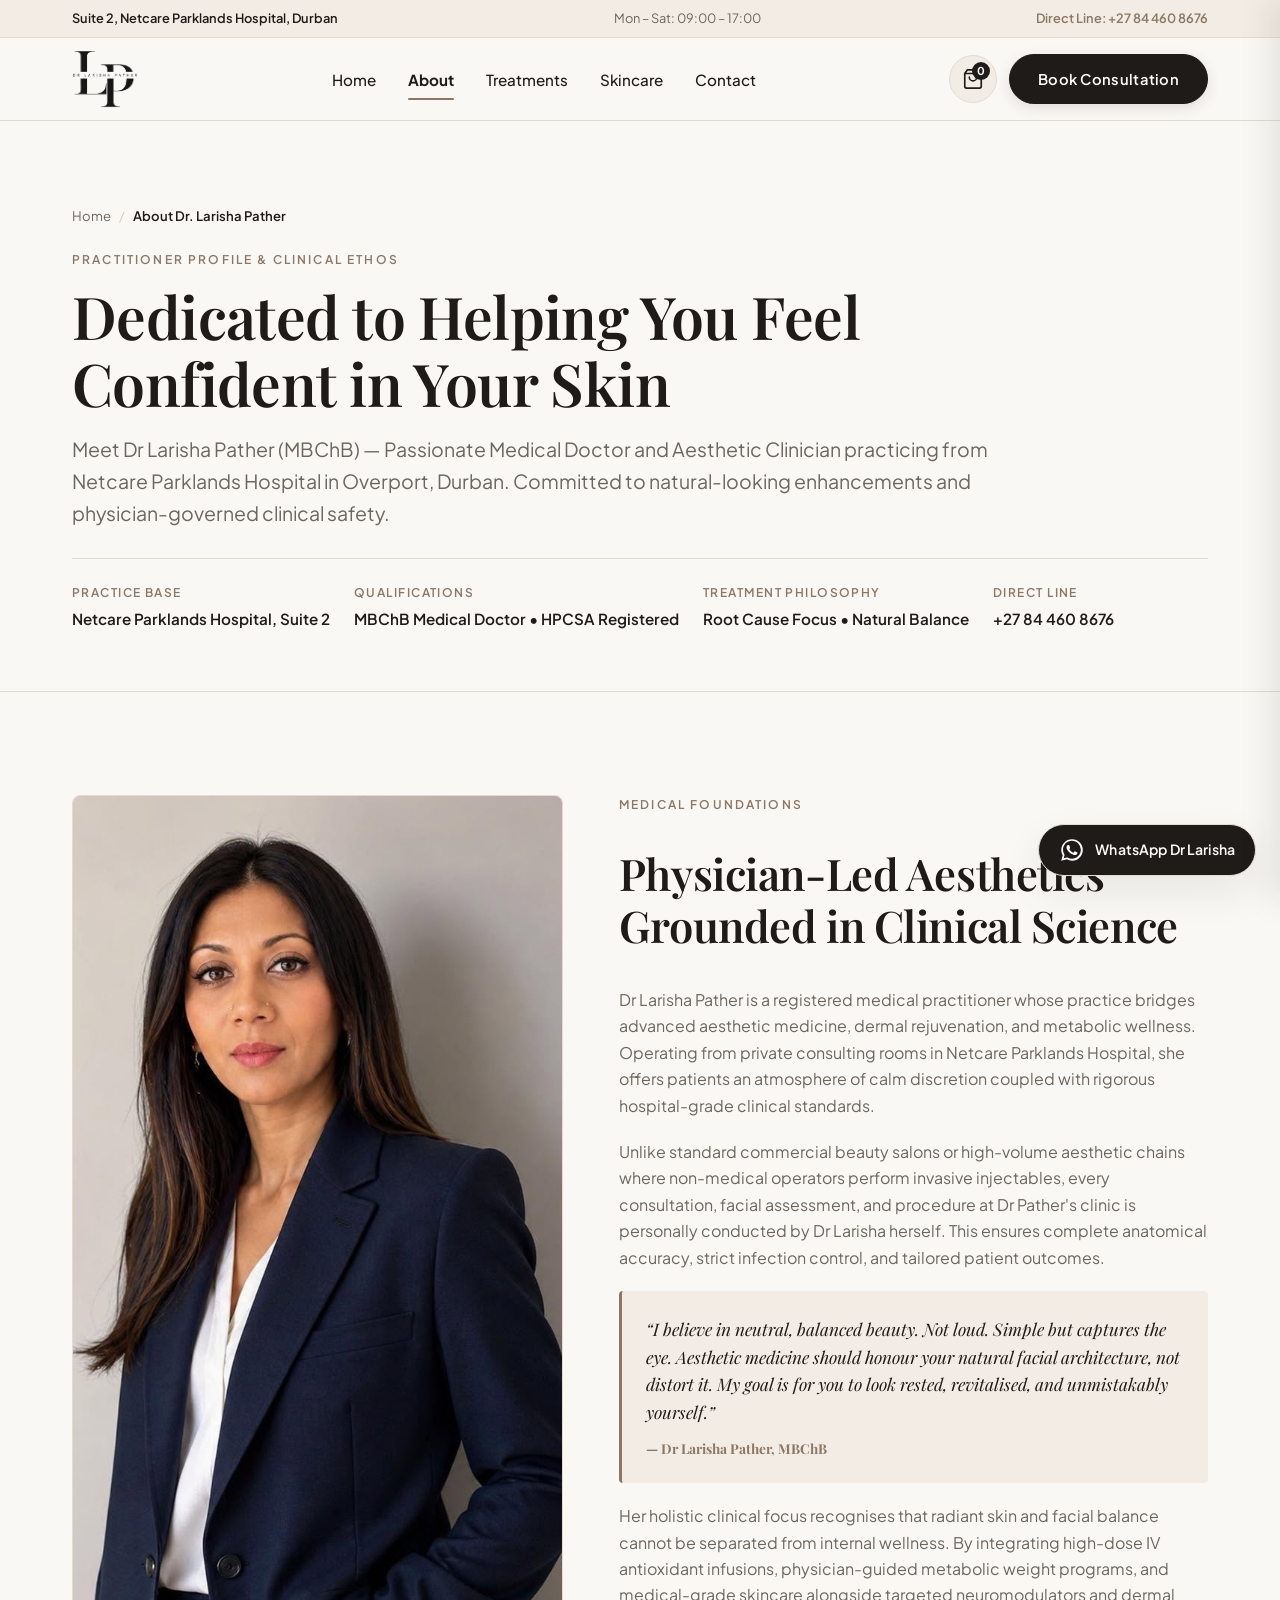
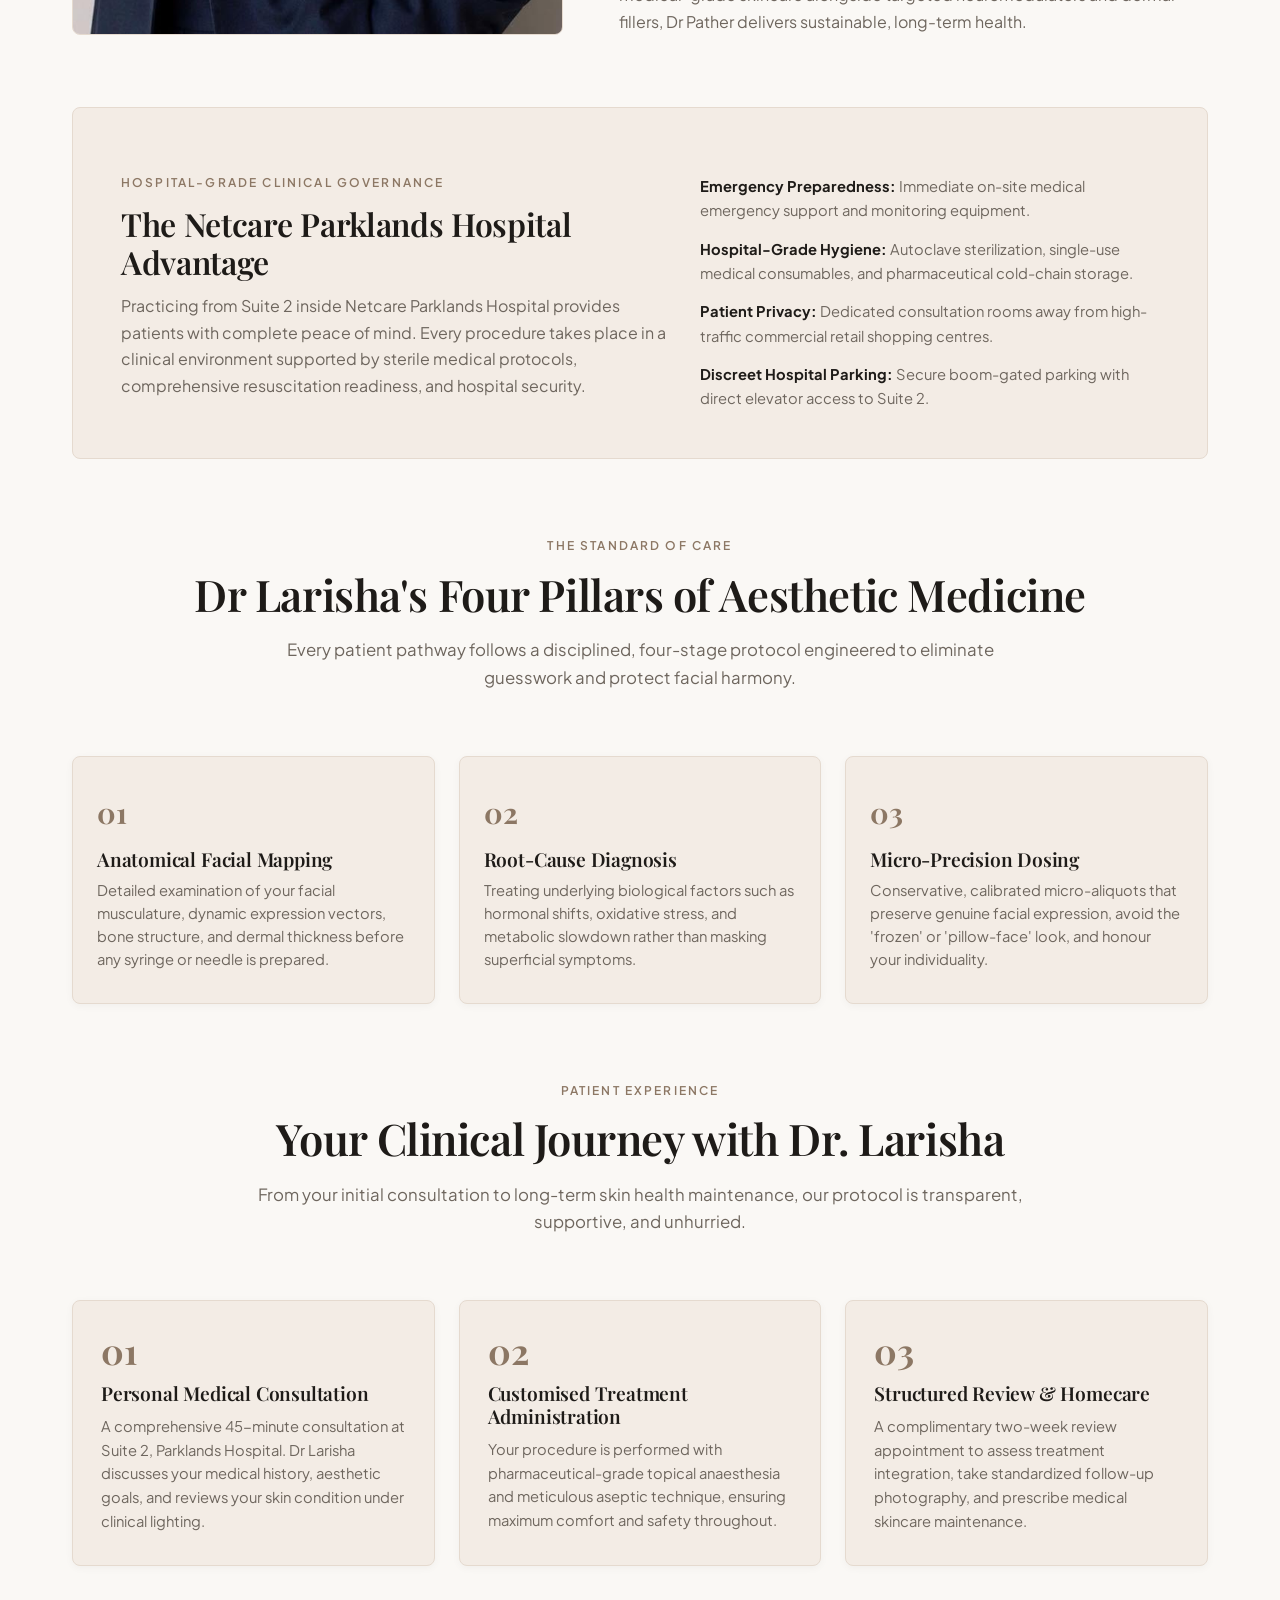
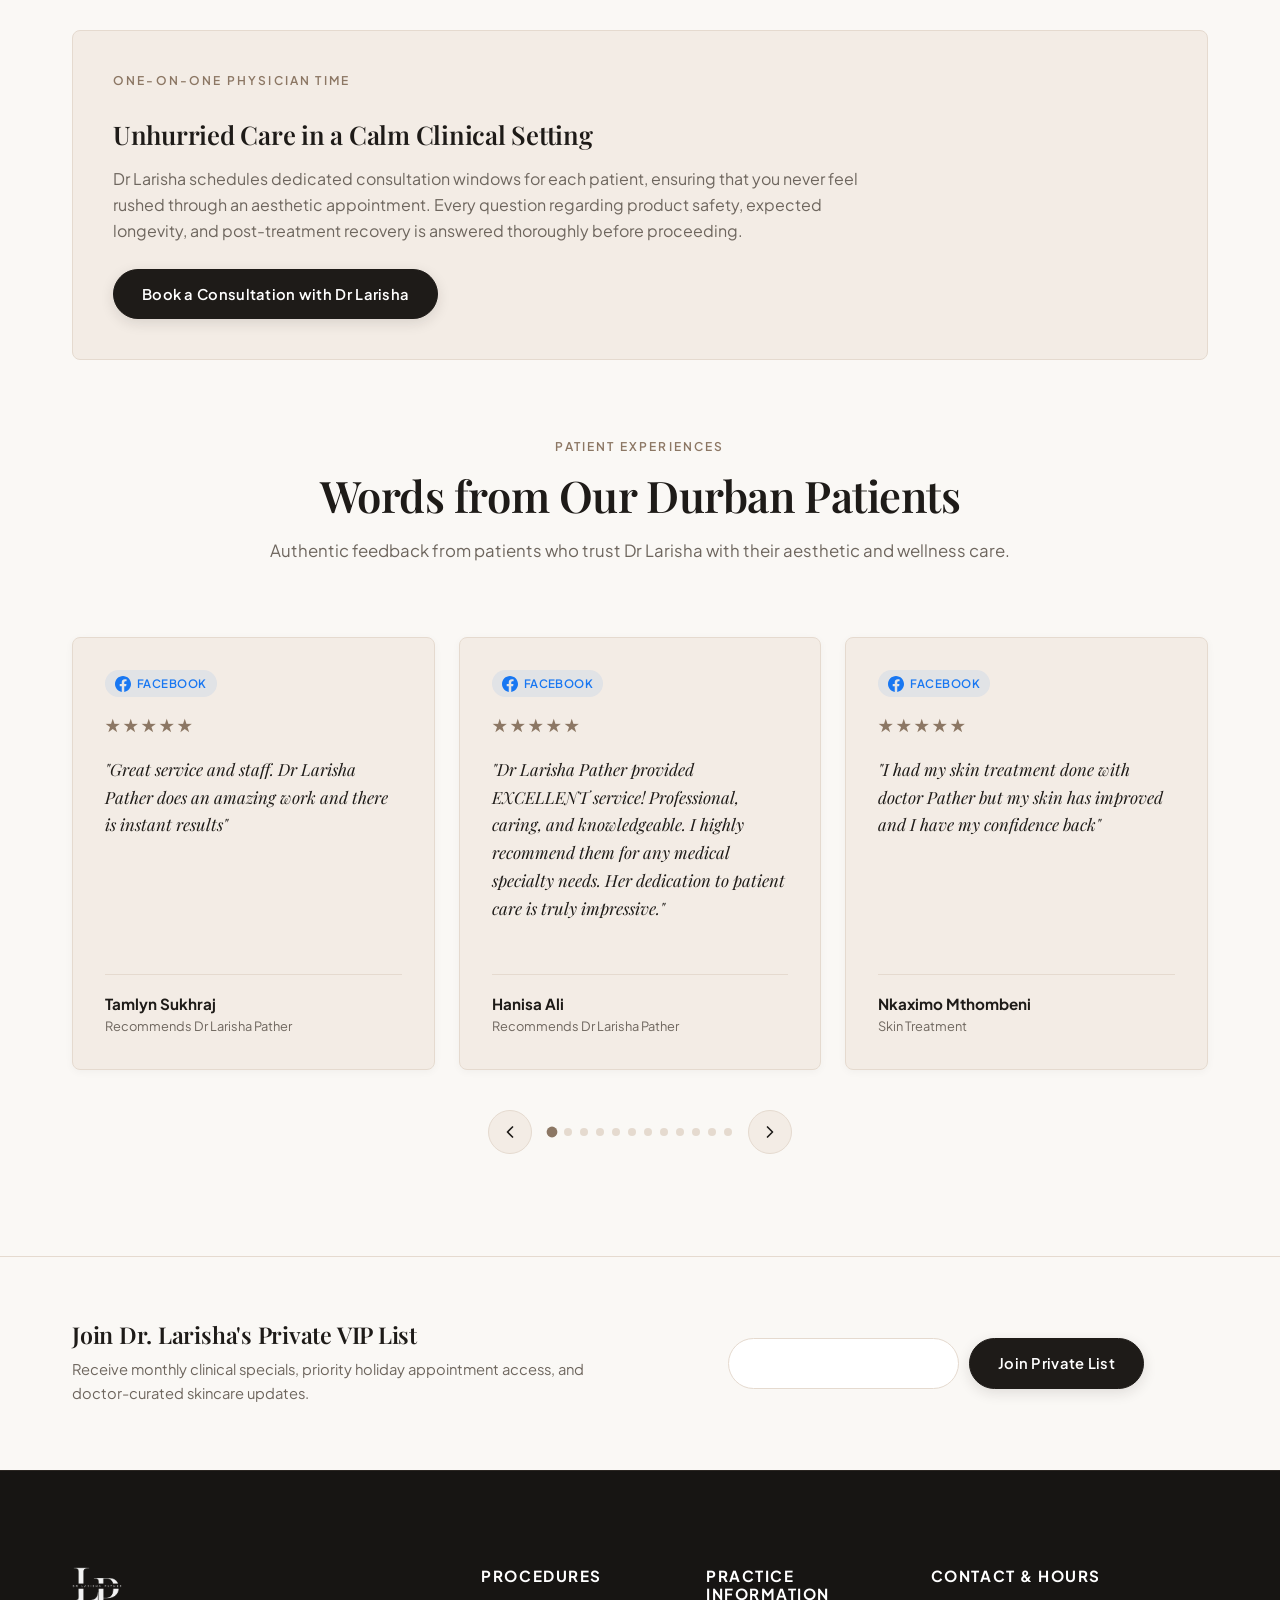
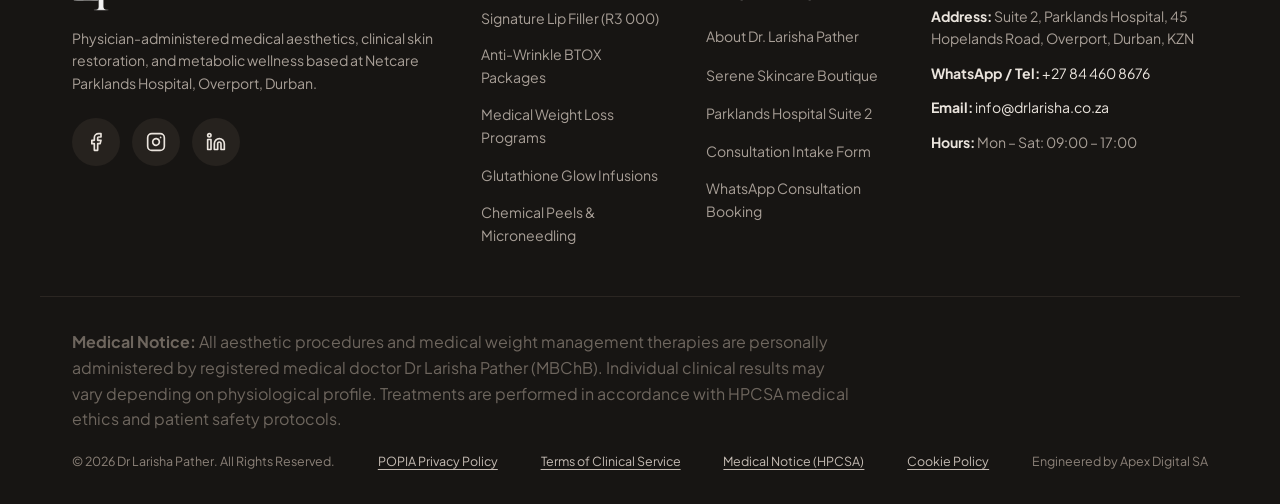
==== commit 4a18aae9: "feat: add patient review carousel, compliance pages, and styling refinements" ====
--- a/about.html
+++ b/about.html
@@ -294,7 +294,7 @@
 
 
         <!-- SOURCED PATIENT REVIEWS -->
-        <div class="section-head text-center" style="margin-top: 72px;">
+        <div class="section-head text-center" id="patient-reviews" style="margin-top: 72px; scroll-margin-top: 100px;">
           <span class="section-eyebrow">Patient Experiences</span>
           <h2 class="section-title">Words from Our Durban Patients</h2>
           <p class="section-subtitle">
@@ -302,39 +302,244 @@
           </p>
         </div>
 
-        <div class="reviews-grid">
-          <div class="review-card" data-source="site">
-            <div class="patient-stars" aria-label="5 stars">&starf;&starf;&starf;&starf;&starf;</div>
-            <p class="patient-quote">
-              &ldquo;Dr Larisha is incredible. I was nervous about lip fillers looking artificial, but she listened to exactly what I wanted. My lips look naturally defined and hydrated. The fact that she is a medical doctor at Parklands Hospital gave me complete confidence.&rdquo;
-            </p>
-            <div class="patient-author">
-              <span class="author-name">Kavitha N.</span>
-              <span class="author-treatment">Signature Lip Contouring &bull; Durban</span>
-            </div>
-          </div>
-
-          <div class="review-card" data-source="site">
-            <div class="patient-stars" aria-label="5 stars">&starf;&starf;&starf;&starf;&starf;</div>
-            <p class="patient-quote">
-              &ldquo;The tummy reduction program and weight management support have made a genuine difference to my health. Dr Pather took the time to understand my metabolism and kept me accountable every single week. Truly holistic care.&rdquo;
-            </p>
-            <div class="patient-author">
-              <span class="author-name">Zanele M.</span>
-              <span class="author-treatment">Medical Weight Management &bull; Overport</span>
-            </div>
-          </div>
-
-          <div class="review-card" data-source="site">
-            <div class="patient-stars" aria-label="5 stars">&starf;&starf;&starf;&starf;&starf;</div>
-            <p class="patient-quote">
-              &ldquo;I have been getting the 15,000mg Glutathione Glow drips alongside my facial peels. The pigmentation on my cheeks has visibly cleared up. Dr Larisha explains the medical science so clearly. I wouldn't trust anyone else with my skin.&rdquo;
-            </p>
-            <div class="patient-author">
-              <span class="author-name">Priya S.</span>
-              <span class="author-treatment">Glutathione Glow Infusions &bull; Morningside</span>
-            </div>
-          </div>
+        <div class="reviews-carousel" id="reviewsCarousel" aria-roledescription="carousel" aria-label="Patient reviews">
+          <div class="reviews-track" id="reviewsTrack">
+
+            <!-- Facebook: Tamlyn Sukhraj -->
+            <blockquote class="review-card" data-source="facebook">
+              <div class="review-source-badge" data-platform="facebook">
+                <svg width="16" height="16" viewBox="0 0 24 24" fill="currentColor"><path d="M24 12.073c0-6.627-5.373-12-12-12s-12 5.373-12 12c0 5.99 4.388 10.954 10.125 11.854v-8.385H7.078v-3.47h3.047V9.43c0-3.007 1.792-4.669 4.533-4.669 1.312 0 2.686.235 2.686.235v2.953H15.83c-1.491 0-1.956.925-1.956 1.874v2.25h3.328l-.532 3.47h-2.796v8.385C19.612 23.027 24 18.062 24 12.073z"/></svg>
+                Facebook
+              </div>
+              <div class="patient-stars" aria-label="Recommends">
+                <span class="star-symbol">&#9733;&#9733;&#9733;&#9733;&#9733;</span>
+              </div>
+              <p class="patient-quote">"Great service and staff. Dr Larisha Pather does an amazing work and there is instant results"</p>
+              <footer class="patient-author">
+                <span class="author-name">Tamlyn Sukhraj</span>
+                <span class="author-treatment">Recommends Dr Larisha Pather</span>
+              </footer>
+            </blockquote>
+
+            <!-- Facebook: Hanisa Ali -->
+            <blockquote class="review-card" data-source="facebook">
+              <div class="review-source-badge" data-platform="facebook">
+                <svg width="16" height="16" viewBox="0 0 24 24" fill="currentColor"><path d="M24 12.073c0-6.627-5.373-12-12-12s-12 5.373-12 12c0 5.99 4.388 10.954 10.125 11.854v-8.385H7.078v-3.47h3.047V9.43c0-3.007 1.792-4.669 4.533-4.669 1.312 0 2.686.235 2.686.235v2.953H15.83c-1.491 0-1.956.925-1.956 1.874v2.25h3.328l-.532 3.47h-2.796v8.385C19.612 23.027 24 18.062 24 12.073z"/></svg>
+                Facebook
+              </div>
+              <div class="patient-stars" aria-label="Recommends">
+                <span class="star-symbol">&#9733;&#9733;&#9733;&#9733;&#9733;</span>
+              </div>
+              <p class="patient-quote">"Dr Larisha Pather provided EXCELLENT service! Professional, caring, and knowledgeable. I highly recommend them for any medical specialty needs. Her dedication to patient care is truly impressive."</p>
+              <footer class="patient-author">
+                <span class="author-name">Hanisa Ali</span>
+                <span class="author-treatment">Recommends Dr Larisha Pather</span>
+              </footer>
+            </blockquote>
+
+            <!-- Facebook: Nkaximo Mthombeni -->
+            <blockquote class="review-card" data-source="facebook">
+              <div class="review-source-badge" data-platform="facebook">
+                <svg width="16" height="16" viewBox="0 0 24 24" fill="currentColor"><path d="M24 12.073c0-6.627-5.373-12-12-12s-12 5.373-12 12c0 5.99 4.388 10.954 10.125 11.854v-8.385H7.078v-3.47h3.047V9.43c0-3.007 1.792-4.669 4.533-4.669 1.312 0 2.686.235 2.686.235v2.953H15.83c-1.491 0-1.956.925-1.956 1.874v2.25h3.328l-.532 3.47h-2.796v8.385C19.612 23.027 24 18.062 24 12.073z"/></svg>
+                Facebook
+              </div>
+              <div class="patient-stars" aria-label="Recommends">
+                <span class="star-symbol">&#9733;&#9733;&#9733;&#9733;&#9733;</span>
+              </div>
+              <p class="patient-quote">"I had my skin treatment done with doctor Pather but my skin has improved and I have my confidence back"</p>
+              <footer class="patient-author">
+                <span class="author-name">Nkaximo Mthombeni</span>
+                <span class="author-treatment">Skin Treatment</span>
+              </footer>
+            </blockquote>
+
+            <!-- Facebook: Mpume MaMthiyane KaSkangane -->
+            <blockquote class="review-card" data-source="facebook">
+              <div class="review-source-badge" data-platform="facebook">
+                <svg width="16" height="16" viewBox="0 0 24 24" fill="currentColor"><path d="M24 12.073c0-6.627-5.373-12-12-12s-12 5.373-12 12c0 5.99 4.388 10.954 10.125 11.854v-8.385H7.078v-3.47h3.047V9.43c0-3.007 1.792-4.669 4.533-4.669 1.312 0 2.686.235 2.686.235v2.953H15.83c-1.491 0-1.956.925-1.956 1.874v2.25h3.328l-.532 3.47h-2.796v8.385C19.612 23.027 24 18.062 24 12.073z"/></svg>
+                Facebook
+              </div>
+              <div class="patient-stars" aria-label="Recommends">
+                <span class="star-symbol">&#9733;&#9733;&#9733;&#9733;&#9733;</span>
+              </div>
+              <p class="patient-quote">"She listens with compassion. Her team is the best"</p>
+              <footer class="patient-author">
+                <span class="author-name">Mpume MaMthiyane KaSkangane</span>
+                <span class="author-treatment">Recommends Dr Larisha Pather</span>
+              </footer>
+            </blockquote>
+
+            <!-- Google: Nabeelah Osman -->
+            <blockquote class="review-card" data-source="google">
+              <div class="review-source-badge" data-platform="google">
+                <svg width="16" height="16" viewBox="0 0 24 24"><path d="M22.56 12.25c0-.78-.07-1.53-.2-2.25H12v4.26h5.92a5.06 5.06 0 0 1-2.2 3.32v2.77h3.57c2.08-1.92 3.28-4.74 3.28-8.1z" fill="#4285F4"/><path d="M12 23c2.97 0 5.46-.98 7.28-2.66l-3.57-2.77c-.98.66-2.23 1.06-3.71 1.06-2.86 0-5.29-1.93-6.16-4.53H2.18v2.84C3.99 20.53 7.7 23 12 23z" fill="#34A853"/><path d="M5.84 14.09c-.22-.66-.35-1.36-.35-2.09s.13-1.43.35-2.09V7.07H2.18C1.43 8.55 1 10.22 1 12s.43 3.45 1.18 4.93l2.85-2.22.81-.62z" fill="#FBBC05"/><path d="M12 5.38c1.62 0 3.06.56 4.21 1.64l3.15-3.15C17.45 2.09 14.97 1 12 1 7.7 1 3.99 3.47 2.18 7.07l3.66 2.84c.87-2.6 3.3-4.53 6.16-4.53z" fill="#EA4335"/></svg>
+                Google
+              </div>
+              <div class="patient-stars" aria-label="5 out of 5 stars">
+                <span class="star-symbol">&#9733;&#9733;&#9733;&#9733;&#9733;</span>
+              </div>
+              <p class="patient-quote">"Fantastic as always. Dr Pather is amazing at what she does, had fillers and no bruising or excessive bleeding as Dr's technique is gentle and on point. Her fillers also last for over a year - as per my previous sessions and im extremely happy with my results."</p>
+              <footer class="patient-author">
+                <span class="author-name">Nabeelah Osman</span>
+                <span class="author-treatment">Dermal Fillers</span>
+              </footer>
+            </blockquote>
+
+            <!-- Google: Mariette Bouwer -->
+            <blockquote class="review-card" data-source="google">
+              <div class="review-source-badge" data-platform="google">
+                <svg width="16" height="16" viewBox="0 0 24 24"><path d="M22.56 12.25c0-.78-.07-1.53-.2-2.25H12v4.26h5.92a5.06 5.06 0 0 1-2.2 3.32v2.77h3.57c2.08-1.92 3.28-4.74 3.28-8.1z" fill="#4285F4"/><path d="M12 23c2.97 0 5.46-.98 7.28-2.66l-3.57-2.77c-.98.66-2.23 1.06-3.71 1.06-2.86 0-5.29-1.93-6.16-4.53H2.18v2.84C3.99 20.53 7.7 23 12 23z" fill="#34A853"/><path d="M5.84 14.09c-.22-.66-.35-1.36-.35-2.09s.13-1.43.35-2.09V7.07H2.18C1.43 8.55 1 10.22 1 12s.43 3.45 1.18 4.93l2.85-2.22.81-.62z" fill="#FBBC05"/><path d="M12 5.38c1.62 0 3.06.56 4.21 1.64l3.15-3.15C17.45 2.09 14.97 1 12 1 7.7 1 3.99 3.47 2.18 7.07l3.66 2.84c.87-2.6 3.3-4.53 6.16-4.53z" fill="#EA4335"/></svg>
+                Google
+              </div>
+              <div class="patient-stars" aria-label="5 out of 5 stars">
+                <span class="star-symbol">&#9733;&#9733;&#9733;&#9733;&#9733;</span>
+              </div>
+              <p class="patient-quote">"I had my profhilo done 4 weeks ago. Im over the moon. My skin is much firmer and it's got a lovely glow. Can't wait for my 2nd app"</p>
+              <footer class="patient-author">
+                <span class="author-name">Mariette Bouwer</span>
+                <span class="author-treatment">Profhilo</span>
+              </footer>
+            </blockquote>
+
+            <!-- Google: Suhina Fitzpatrick -->
+            <blockquote class="review-card" data-source="google">
+              <div class="review-source-badge" data-platform="google">
+                <svg width="16" height="16" viewBox="0 0 24 24"><path d="M22.56 12.25c0-.78-.07-1.53-.2-2.25H12v4.26h5.92a5.06 5.06 0 0 1-2.2 3.32v2.77h3.57c2.08-1.92 3.28-4.74 3.28-8.1z" fill="#4285F4"/><path d="M12 23c2.97 0 5.46-.98 7.28-2.66l-3.57-2.77c-.98.66-2.23 1.06-3.71 1.06-2.86 0-5.29-1.93-6.16-4.53H2.18v2.84C3.99 20.53 7.7 23 12 23z" fill="#34A853"/><path d="M5.84 14.09c-.22-.66-.35-1.36-.35-2.09s.13-1.43.35-2.09V7.07H2.18C1.43 8.55 1 10.22 1 12s.43 3.45 1.18 4.93l2.85-2.22.81-.62z" fill="#FBBC05"/><path d="M12 5.38c1.62 0 3.06.56 4.21 1.64l3.15-3.15C17.45 2.09 14.97 1 12 1 7.7 1 3.99 3.47 2.18 7.07l3.66 2.84c.87-2.6 3.3-4.53 6.16-4.53z" fill="#EA4335"/></svg>
+                Google
+              </div>
+              <div class="patient-stars" aria-label="5 out of 5 stars">
+                <span class="star-symbol">&#9733;&#9733;&#9733;&#9733;&#9733;</span>
+              </div>
+              <p class="patient-quote">"Amazing service by Dr Larisha Pather and her amazing team. Thank you for your care and expert advice. A very happy client!"</p>
+              <footer class="patient-author">
+                <span class="author-name">Suhina Fitzpatrick</span>
+                <span class="author-treatment">General Consultation</span>
+              </footer>
+            </blockquote>
+
+            <!-- Google: Slindokuhle Dlamini -->
+            <blockquote class="review-card" data-source="google">
+              <div class="review-source-badge" data-platform="google">
+                <svg width="16" height="16" viewBox="0 0 24 24"><path d="M22.56 12.25c0-.78-.07-1.53-.2-2.25H12v4.26h5.92a5.06 5.06 0 0 1-2.2 3.32v2.77h3.57c2.08-1.92 3.28-4.74 3.28-8.1z" fill="#4285F4"/><path d="M12 23c2.97 0 5.46-.98 7.28-2.66l-3.57-2.77c-.98.66-2.23 1.06-3.71 1.06-2.86 0-5.29-1.93-6.16-4.53H2.18v2.84C3.99 20.53 7.7 23 12 23z" fill="#34A853"/><path d="M5.84 14.09c-.22-.66-.35-1.36-.35-2.09s.13-1.43.35-2.09V7.07H2.18C1.43 8.55 1 10.22 1 12s.43 3.45 1.18 4.93l2.85-2.22.81-.62z" fill="#FBBC05"/><path d="M12 5.38c1.62 0 3.06.56 4.21 1.64l3.15-3.15C17.45 2.09 14.97 1 12 1 7.7 1 3.99 3.47 2.18 7.07l3.66 2.84c.87-2.6 3.3-4.53 6.16-4.53z" fill="#EA4335"/></svg>
+                Google
+              </div>
+              <div class="patient-stars" aria-label="5 out of 5 stars">
+                <span class="star-symbol">&#9733;&#9733;&#9733;&#9733;&#9733;</span>
+              </div>
+              <p class="patient-quote">"Started my journey on the 23rd of March and I'm on Mounjaro it's been 2 months now and I've already lost 12kgs already"</p>
+              <footer class="patient-author">
+                <span class="author-name">Slindokuhle Dlamini</span>
+                <span class="author-treatment">Weight Management (Mounjaro)</span>
+              </footer>
+            </blockquote>
+
+            <!-- Google: Tamlyn Marimuthu -->
+            <blockquote class="review-card" data-source="google">
+              <div class="review-source-badge" data-platform="google">
+                <svg width="16" height="16" viewBox="0 0 24 24"><path d="M22.56 12.25c0-.78-.07-1.53-.2-2.25H12v4.26h5.92a5.06 5.06 0 0 1-2.2 3.32v2.77h3.57c2.08-1.92 3.28-4.74 3.28-8.1z" fill="#4285F4"/><path d="M12 23c2.97 0 5.46-.98 7.28-2.66l-3.57-2.77c-.98.66-2.23 1.06-3.71 1.06-2.86 0-5.29-1.93-6.16-4.53H2.18v2.84C3.99 20.53 7.7 23 12 23z" fill="#34A853"/><path d="M5.84 14.09c-.22-.66-.35-1.36-.35-2.09s.13-1.43.35-2.09V7.07H2.18C1.43 8.55 1 10.22 1 12s.43 3.45 1.18 4.93l2.85-2.22.81-.62z" fill="#FBBC05"/><path d="M12 5.38c1.62 0 3.06.56 4.21 1.64l3.15-3.15C17.45 2.09 14.97 1 12 1 7.7 1 3.99 3.47 2.18 7.07l3.66 2.84c.87-2.6 3.3-4.53 6.16-4.53z" fill="#EA4335"/></svg>
+                Google
+              </div>
+              <div class="patient-stars" aria-label="5 out of 5 stars">
+                <span class="star-symbol">&#9733;&#9733;&#9733;&#9733;&#9733;</span>
+              </div>
+              <p class="patient-quote">"Amazing professional service, with instant results"</p>
+              <footer class="patient-author">
+                <span class="author-name">Tamlyn Marimuthu</span>
+                <span class="author-treatment">Aesthetic Treatment</span>
+              </footer>
+            </blockquote>
+
+            <!-- Google: Chanté Brickhill -->
+            <blockquote class="review-card" data-source="google">
+              <div class="review-source-badge" data-platform="google">
+                <svg width="16" height="16" viewBox="0 0 24 24"><path d="M22.56 12.25c0-.78-.07-1.53-.2-2.25H12v4.26h5.92a5.06 5.06 0 0 1-2.2 3.32v2.77h3.57c2.08-1.92 3.28-4.74 3.28-8.1z" fill="#4285F4"/><path d="M12 23c2.97 0 5.46-.98 7.28-2.66l-3.57-2.77c-.98.66-2.23 1.06-3.71 1.06-2.86 0-5.29-1.93-6.16-4.53H2.18v2.84C3.99 20.53 7.7 23 12 23z" fill="#34A853"/><path d="M5.84 14.09c-.22-.66-.35-1.36-.35-2.09s.13-1.43.35-2.09V7.07H2.18C1.43 8.55 1 10.22 1 12s.43 3.45 1.18 4.93l2.85-2.22.81-.62z" fill="#FBBC05"/><path d="M12 5.38c1.62 0 3.06.56 4.21 1.64l3.15-3.15C17.45 2.09 14.97 1 12 1 7.7 1 3.99 3.47 2.18 7.07l3.66 2.84c.87-2.6 3.3-4.53 6.16-4.53z" fill="#EA4335"/></svg>
+                Google
+              </div>
+              <div class="patient-stars" aria-label="5 out of 5 stars">
+                <span class="star-symbol">&#9733;&#9733;&#9733;&#9733;&#9733;</span>
+              </div>
+              <p class="patient-quote">"So friendly and professional. Will definitely be back."</p>
+              <footer class="patient-author">
+                <span class="author-name">Chanté Brickhill</span>
+                <span class="author-treatment">Local Guide &bull; Verified Google Review</span>
+              </footer>
+            </blockquote>
+
+            <!-- Google: Slindokuhle Cabela -->
+            <blockquote class="review-card" data-source="google">
+              <div class="review-source-badge" data-platform="google">
+                <svg width="16" height="16" viewBox="0 0 24 24"><path d="M22.56 12.25c0-.78-.07-1.53-.2-2.25H12v4.26h5.92a5.06 5.06 0 0 1-2.2 3.32v2.77h3.57c2.08-1.92 3.28-4.74 3.28-8.1z" fill="#4285F4"/><path d="M12 23c2.97 0 5.46-.98 7.28-2.66l-3.57-2.77c-.98.66-2.23 1.06-3.71 1.06-2.86 0-5.29-1.93-6.16-4.53H2.18v2.84C3.99 20.53 7.7 23 12 23z" fill="#34A853"/><path d="M5.84 14.09c-.22-.66-.35-1.36-.35-2.09s.13-1.43.35-2.09V7.07H2.18C1.43 8.55 1 10.22 1 12s.43 3.45 1.18 4.93l2.85-2.22.81-.62z" fill="#FBBC05"/><path d="M12 5.38c1.62 0 3.06.56 4.21 1.64l3.15-3.15C17.45 2.09 14.97 1 12 1 7.7 1 3.99 3.47 2.18 7.07l3.66 2.84c.87-2.6 3.3-4.53 6.16-4.53z" fill="#EA4335"/></svg>
+                Google
+              </div>
+              <div class="patient-stars" aria-label="5 out of 5 stars">
+                <span class="star-symbol">&#9733;&#9733;&#9733;&#9733;&#9733;</span>
+              </div>
+              <p class="patient-quote">"Great service."</p>
+              <footer class="patient-author">
+                <span class="author-name">Slindokuhle Cabela</span>
+                <span class="author-treatment">Verified Google Review</span>
+              </footer>
+            </blockquote>
+
+            <!-- Google: Romalan Moodley -->
+            <blockquote class="review-card" data-source="google">
+              <div class="review-source-badge" data-platform="google">
+                <svg width="16" height="16" viewBox="0 0 24 24"><path d="M22.56 12.25c0-.78-.07-1.53-.2-2.25H12v4.26h5.92a5.06 5.06 0 0 1-2.2 3.32v2.77h3.57c2.08-1.92 3.28-4.74 3.28-8.1z" fill="#4285F4"/><path d="M12 23c2.97 0 5.46-.98 7.28-2.66l-3.57-2.77c-.98.66-2.23 1.06-3.71 1.06-2.86 0-5.29-1.93-6.16-4.53H2.18v2.84C3.99 20.53 7.7 23 12 23z" fill="#34A853"/><path d="M5.84 14.09c-.22-.66-.35-1.36-.35-2.09s.13-1.43.35-2.09V7.07H2.18C1.43 8.55 1 10.22 1 12s.43 3.45 1.18 4.93l2.85-2.22.81-.62z" fill="#FBBC05"/><path d="M12 5.38c1.62 0 3.06.56 4.21 1.64l3.15-3.15C17.45 2.09 14.97 1 12 1 7.7 1 3.99 3.47 2.18 7.07l3.66 2.84c.87-2.6 3.3-4.53 6.16-4.53z" fill="#EA4335"/></svg>
+                Google
+              </div>
+              <div class="patient-stars" aria-label="5 out of 5 stars">
+                <span class="star-symbol">&#9733;&#9733;&#9733;&#9733;&#9733;</span>
+              </div>
+              <p class="patient-quote">"Amazing people with amazing results."</p>
+              <footer class="patient-author">
+                <span class="author-name">Romalan Moodley</span>
+                <span class="author-treatment">Verified Google Review</span>
+              </footer>
+            </blockquote>
+
+            <!-- Google: Mohamed Gaye -->
+            <blockquote class="review-card" data-source="google">
+              <div class="review-source-badge" data-platform="google">
+                <svg width="16" height="16" viewBox="0 0 24 24"><path d="M22.56 12.25c0-.78-.07-1.53-.2-2.25H12v4.26h5.92a5.06 5.06 0 0 1-2.2 3.32v2.77h3.57c2.08-1.92 3.28-4.74 3.28-8.1z" fill="#4285F4"/><path d="M12 23c2.97 0 5.46-.98 7.28-2.66l-3.57-2.77c-.98.66-2.23 1.06-3.71 1.06-2.86 0-5.29-1.93-6.16-4.53H2.18v2.84C3.99 20.53 7.7 23 12 23z" fill="#34A853"/><path d="M5.84 14.09c-.22-.66-.35-1.36-.35-2.09s.13-1.43.35-2.09V7.07H2.18C1.43 8.55 1 10.22 1 12s.43 3.45 1.18 4.93l2.85-2.22.81-.62z" fill="#FBBC05"/><path d="M12 5.38c1.62 0 3.06.56 4.21 1.64l3.15-3.15C17.45 2.09 14.97 1 12 1 7.7 1 3.99 3.47 2.18 7.07l3.66 2.84c.87-2.6 3.3-4.53 6.16-4.53z" fill="#EA4335"/></svg>
+                Google
+              </div>
+              <div class="patient-stars" aria-label="5 out of 5 stars">
+                <span class="star-symbol">&#9733;&#9733;&#9733;&#9733;&#9733;</span>
+              </div>
+              <p class="patient-quote">"Exceptional 5-star clinical aesthetic service and patient care."</p>
+              <footer class="patient-author">
+                <span class="author-name">Mohamed Gaye</span>
+                <span class="author-treatment">Verified Google Review</span>
+              </footer>
+            </blockquote>
+
+            <!-- Google: Annelisa -->
+            <blockquote class="review-card" data-source="google">
+              <div class="review-source-badge" data-platform="google">
+                <svg width="16" height="16" viewBox="0 0 24 24"><path d="M22.56 12.25c0-.78-.07-1.53-.2-2.25H12v4.26h5.92a5.06 5.06 0 0 1-2.2 3.32v2.77h3.57c2.08-1.92 3.28-4.74 3.28-8.1z" fill="#4285F4"/><path d="M12 23c2.97 0 5.46-.98 7.28-2.66l-3.57-2.77c-.98.66-2.23 1.06-3.71 1.06-2.86 0-5.29-1.93-6.16-4.53H2.18v2.84C3.99 20.53 7.7 23 12 23z" fill="#34A853"/><path d="M5.84 14.09c-.22-.66-.35-1.36-.35-2.09s.13-1.43.35-2.09V7.07H2.18C1.43 8.55 1 10.22 1 12s.43 3.45 1.18 4.93l2.85-2.22.81-.62z" fill="#FBBC05"/><path d="M12 5.38c1.62 0 3.06.56 4.21 1.64l3.15-3.15C17.45 2.09 14.97 1 12 1 7.7 1 3.99 3.47 2.18 7.07l3.66 2.84c.87-2.6 3.3-4.53 6.16-4.53z" fill="#EA4335"/></svg>
+                Google
+              </div>
+              <div class="patient-stars" aria-label="4 out of 5 stars">
+                <span class="star-symbol">&#9733;&#9733;&#9733;&#9733;&#9734;</span>
+              </div>
+              <p class="patient-quote">"Professional consultation and reliable aesthetic practice experience."</p>
+              <footer class="patient-author">
+                <span class="author-name">Annelisa</span>
+                <span class="author-treatment">Local Guide &bull; Verified Google Review</span>
+              </footer>
+            </blockquote>
+
+          </div>
+        </div>
+
+        <div class="reviews-carousel-nav" aria-label="Carousel navigation">
+          <button class="carousel-arrow carousel-prev" id="reviewsPrev" aria-label="Previous reviews">
+            <svg width="20" height="20" viewBox="0 0 24 24" fill="none" stroke="currentColor" stroke-width="2" stroke-linecap="round" stroke-linejoin="round"><polyline points="15 18 9 12 15 6"></polyline></svg>
+          </button>
+          <div class="carousel-indicators" id="reviewsIndicators"></div>
+          <button class="carousel-arrow carousel-next" id="reviewsNext" aria-label="Next reviews">
+            <svg width="20" height="20" viewBox="0 0 24 24" fill="none" stroke="currentColor" stroke-width="2" stroke-linecap="round" stroke-linejoin="round"><polyline points="9 18 15 12 9 6"></polyline></svg>
+          </button>
         </div>
 
       </div>
@@ -426,8 +631,10 @@
       </div>
       <div class="legal-links-row">
         <span>&copy; 2026 Dr Larisha Pather. All Rights Reserved.</span>
-        <span>POPIA Data Privacy Policy</span>
-        <span>Terms of Clinical Service</span>
+        <a href="privacy-policy.html">POPIA Privacy Policy</a>
+        <a href="terms.html">Terms of Clinical Service</a>
+        <a href="medical-disclaimer.html">Medical Notice (HPCSA)</a>
+        <a href="cookie-policy.html">Cookie Policy</a>
         <span>Engineered by Apex Digital SA</span>
       </div>
     </div>
--- a/style.css
+++ b/style.css
@@ -1849,12 +1849,12 @@
   align-items: center;
   justify-content: center;
   overflow: hidden;
-  cursor: zoom-in;
+  cursor: default;
   padding: 24px;
 }
 
 .inspect-zoom-stage.is-zoomed {
-  cursor: zoom-out;
+  cursor: default;
 }
 
 .inspect-modal-img {
@@ -2045,15 +2045,29 @@
    -------------------------------------------------------------------------- */
 .section-reviews {
   padding: clamp(64px, 9vw, 112px) 0;
-}
-
-.reviews-grid {
-  display: grid;
-  grid-template-columns: 1fr;
+  overflow: hidden;
+}
+
+/* Carousel viewport */
+.reviews-carousel {
+  position: relative;
+  overflow: hidden;
+  margin: 0 -16px;
+  padding: 8px 16px;
+}
+
+/* Carousel track — horizontal flex strip */
+.reviews-track {
+  display: flex;
   gap: 24px;
-}
-
+  transition: transform 500ms var(--ease-out);
+  will-change: transform;
+}
+
+/* Each card occupies a fixed portion of viewport */
 .review-card {
+  flex: 0 0 calc(100% - 16px);
+  min-width: 0;
   padding: 32px;
   background-color: var(--surface);
   border: 1px solid var(--line);
@@ -2063,6 +2077,18 @@
   justify-content: space-between;
   box-shadow: var(--shadow-sm);
   transition: transform 250ms var(--ease-out), box-shadow 250ms var(--ease-out), border-color 200ms ease;
+}
+
+@media (min-width: 600px) {
+  .review-card {
+    flex: 0 0 calc(50% - 16px);
+  }
+}
+
+@media (min-width: 960px) {
+  .review-card {
+    flex: 0 0 calc(33.333% - 16px);
+  }
 }
 
 @media (hover: hover) and (pointer: fine) {
@@ -2073,6 +2099,35 @@
   }
 }
 
+/* Source badge (Facebook / Google) */
+.review-source-badge {
+  display: inline-flex;
+  align-items: center;
+  gap: 6px;
+  font-size: 0.72rem;
+  font-weight: 600;
+  letter-spacing: 0.04em;
+  text-transform: uppercase;
+  padding: 4px 10px;
+  border-radius: var(--radius-pill);
+  margin-bottom: 14px;
+  width: fit-content;
+}
+
+.review-source-badge[data-platform="facebook"] {
+  background-color: rgba(24, 119, 242, 0.08);
+  color: #1877F2;
+}
+
+.review-source-badge[data-platform="google"] {
+  background-color: rgba(66, 133, 244, 0.06);
+  color: var(--text);
+}
+
+.review-source-badge svg {
+  flex-shrink: 0;
+}
+
 .patient-stars {
   color: var(--brand);
   font-size: 1.1rem;
@@ -2087,6 +2142,7 @@
   line-height: 1.65;
   color: var(--text);
   margin-bottom: 24px;
+  flex-grow: 1;
 }
 
 .patient-author {
@@ -2106,6 +2162,70 @@
   font-size: 0.8rem;
   color: var(--muted);
 }
+
+/* Navigation arrows + dot indicators */
+.reviews-carousel-nav {
+  display: flex;
+  align-items: center;
+  justify-content: center;
+  gap: 16px;
+  margin-top: 32px;
+}
+
+.carousel-arrow {
+  width: 44px;
+  height: 44px;
+  min-width: 44px;
+  min-height: 44px;
+  border-radius: 50%;
+  border: 1px solid var(--line);
+  background: var(--surface);
+  color: var(--text);
+  cursor: pointer;
+  display: flex;
+  align-items: center;
+  justify-content: center;
+  transition: background 200ms ease, border-color 200ms ease, color 200ms ease;
+}
+
+.carousel-arrow:hover {
+  background: var(--cta);
+  border-color: var(--cta);
+  color: var(--cta-text);
+}
+
+.carousel-arrow:disabled {
+  opacity: 0.3;
+  cursor: default;
+  pointer-events: none;
+}
+
+.carousel-indicators {
+  display: flex;
+  align-items: center;
+  gap: 8px;
+}
+
+.carousel-dot {
+  width: 8px;
+  height: 8px;
+  border-radius: 50%;
+  border: none;
+  background: var(--line);
+  cursor: pointer;
+  padding: 0;
+  transition: background 200ms ease, transform 200ms ease;
+}
+
+.carousel-dot.active {
+  background: var(--brand);
+  transform: scale(1.35);
+}
+
+.carousel-dot:hover:not(.active) {
+  background: var(--brand-2);
+}
+
 
 /* --------------------------------------------------------------------------
    LOCATION & INTAKE FORM (Parklands Base)
@@ -2467,9 +2587,245 @@
 .legal-links-row {
   display: flex;
   flex-wrap: wrap;
-  gap: 20px;
+  gap: 16px 24px;
   align-items: center;
   justify-content: space-between;
+}
+
+.legal-links-row a {
+  color: #C5BCB4;
+  text-decoration: underline;
+  text-underline-offset: 3px;
+  transition: color var(--trans-fast);
+}
+
+.legal-links-row a:hover,
+.legal-links-row a:focus-visible {
+  color: #FFFFFF;
+}
+
+/* --------------------------------------------------------------------------
+   LEGAL & REGULATORY COMPLIANCE PAGES (POPIA, TERMS, HPCSA DISCLAIMER, COOKIES)
+   -------------------------------------------------------------------------- */
+.legal-page-wrapper {
+  background-color: var(--bg);
+  padding: clamp(40px, 5vw, 72px) 0 clamp(64px, 8vw, 100px);
+}
+
+.legal-content-container {
+  max-width: 860px;
+  margin: 0 auto;
+  background-color: var(--surface);
+  border: 1px solid var(--line);
+  border-radius: var(--radius-card);
+  padding: clamp(24px, 5vw, 60px);
+  box-shadow: 0 4px 24px rgba(30, 27, 24, 0.04);
+}
+
+.legal-badge-pill {
+  display: inline-flex;
+  align-items: center;
+  gap: 8px;
+  padding: 6px 14px;
+  background-color: rgba(140, 119, 100, 0.12);
+  color: var(--brand-1);
+  border: 1px solid rgba(140, 119, 100, 0.25);
+  border-radius: var(--radius-pill);
+  font-size: 0.78rem;
+  font-weight: 600;
+  text-transform: uppercase;
+  letter-spacing: 0.08em;
+  margin-bottom: 24px;
+}
+
+.legal-lead {
+  font-size: 1.05rem;
+  color: var(--text);
+  line-height: 1.7;
+  margin-bottom: 28px;
+  font-weight: 400;
+}
+
+.legal-callout {
+  background-color: #F4EFEA;
+  border-left: 4px solid var(--brand-1);
+  padding: 20px 24px;
+  border-radius: 0 var(--radius-sm) var(--radius-sm) 0;
+  margin: 28px 0;
+}
+
+.legal-callout-title {
+  font-size: 0.95rem;
+  font-weight: 700;
+  color: var(--primary);
+  margin-bottom: 6px;
+  display: flex;
+  align-items: center;
+  gap: 8px;
+}
+
+.legal-callout p {
+  font-size: 0.9rem;
+  color: var(--text-muted);
+  line-height: 1.6;
+  margin: 0;
+}
+
+.legal-toc {
+  background-color: #FAF8F5;
+  border: 1px solid var(--line);
+  border-radius: var(--radius-sm);
+  padding: 22px 26px;
+  margin-bottom: 36px;
+}
+
+.legal-toc-title {
+  font-size: 0.84rem;
+  text-transform: uppercase;
+  letter-spacing: 0.08em;
+  color: var(--brand-1);
+  font-weight: 700;
+  margin-bottom: 12px;
+}
+
+.legal-toc-list {
+  list-style: none;
+  padding: 0;
+  margin: 0;
+  display: grid;
+  grid-template-columns: 1fr;
+  gap: 10px;
+}
+
+@media (min-width: 640px) {
+  .legal-toc-list {
+    grid-template-columns: 1fr 1fr;
+    gap: 10px 24px;
+  }
+}
+
+.legal-toc-list a {
+  color: var(--text);
+  font-size: 0.92rem;
+  text-decoration: none;
+  display: inline-flex;
+  align-items: center;
+  gap: 8px;
+  transition: color var(--trans-fast);
+}
+
+.legal-toc-list a:hover {
+  color: var(--brand-1);
+  text-decoration: underline;
+}
+
+.legal-section {
+  padding-top: 36px;
+  margin-top: 36px;
+  border-top: 1px solid var(--line);
+}
+
+.legal-section:first-of-type {
+  border-top: none;
+  padding-top: 0;
+  margin-top: 0;
+}
+
+.legal-section h2 {
+  font-family: var(--font-display);
+  font-size: clamp(1.3rem, 2.5vw, 1.6rem);
+  color: var(--primary);
+  margin-bottom: 16px;
+  font-weight: 600;
+  letter-spacing: -0.01em;
+}
+
+.legal-section h3 {
+  font-size: 1.02rem;
+  color: var(--primary);
+  margin: 20px 0 8px;
+  font-weight: 600;
+}
+
+.legal-section p {
+  font-size: 0.95rem;
+  color: var(--text-muted);
+  line-height: 1.75;
+  margin-bottom: 14px;
+}
+
+.legal-section ul,
+.legal-section ol {
+  margin: 10px 0 18px 24px;
+  color: var(--text-muted);
+  font-size: 0.95rem;
+  line-height: 1.75;
+}
+
+.legal-section li {
+  margin-bottom: 8px;
+}
+
+.legal-table-wrapper {
+  overflow-x: auto;
+  margin: 22px 0;
+  border: 1px solid var(--line);
+  border-radius: var(--radius-sm);
+}
+
+.legal-table {
+  width: 100%;
+  border-collapse: collapse;
+  font-size: 0.88rem;
+  text-align: left;
+}
+
+.legal-table th,
+.legal-table td {
+  padding: 12px 16px;
+  border-bottom: 1px solid var(--line);
+  vertical-align: top;
+}
+
+.legal-table th {
+  background-color: #F4EFEA;
+  color: var(--primary);
+  font-weight: 600;
+  font-size: 0.82rem;
+  text-transform: uppercase;
+  letter-spacing: 0.04em;
+}
+
+.legal-table tr:last-child td {
+  border-bottom: none;
+}
+
+.legal-table td strong {
+  color: var(--primary);
+}
+
+.compliance-flag-box {
+  background-color: #FDF9EE;
+  border: 1px solid #E8D8A7;
+  border-radius: var(--radius-sm);
+  padding: 18px 22px;
+  margin: 28px 0;
+}
+
+.compliance-flag-title {
+  font-size: 0.86rem;
+  font-weight: 700;
+  color: #7A5B08;
+  text-transform: uppercase;
+  letter-spacing: 0.05em;
+  margin-bottom: 6px;
+}
+
+.compliance-flag-box p {
+  font-size: 0.88rem;
+  color: #5C4609;
+  line-height: 1.6;
+  margin: 0;
 }
 
 /* --------------------------------------------------------------------------
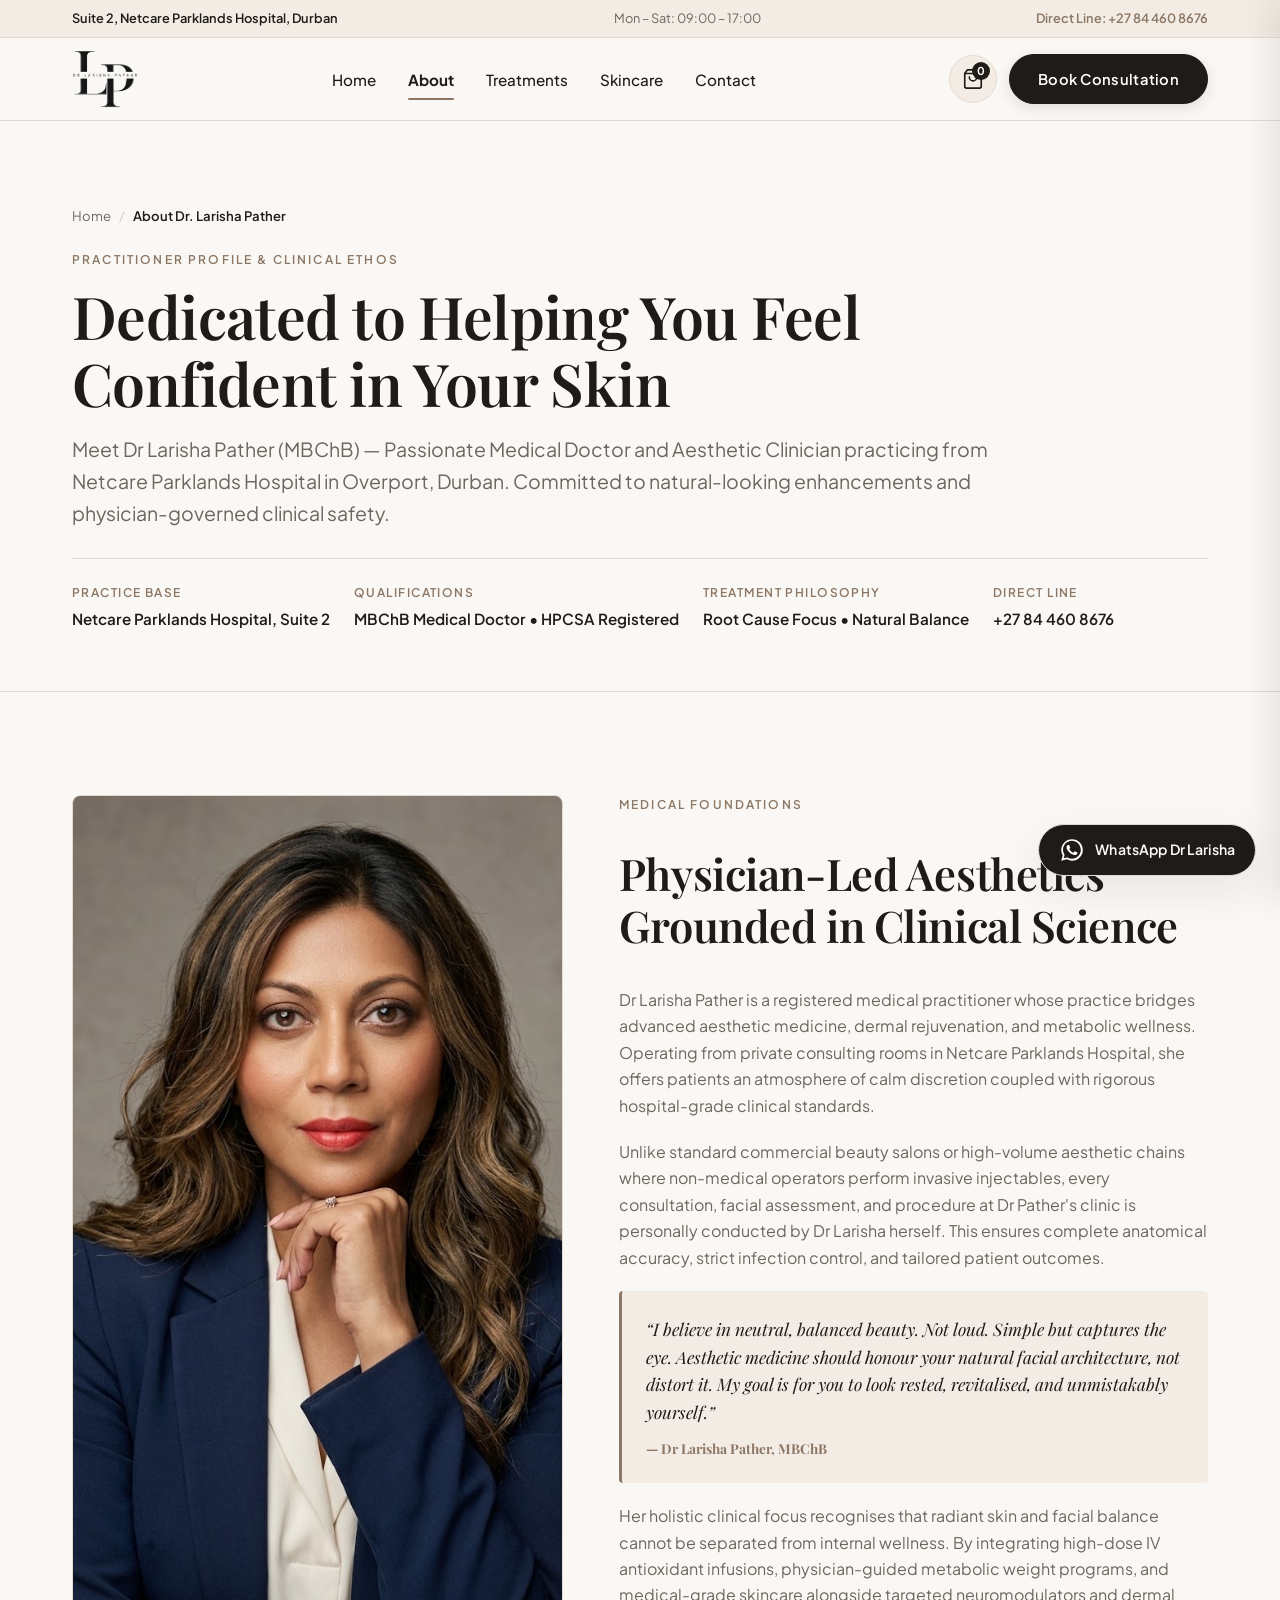
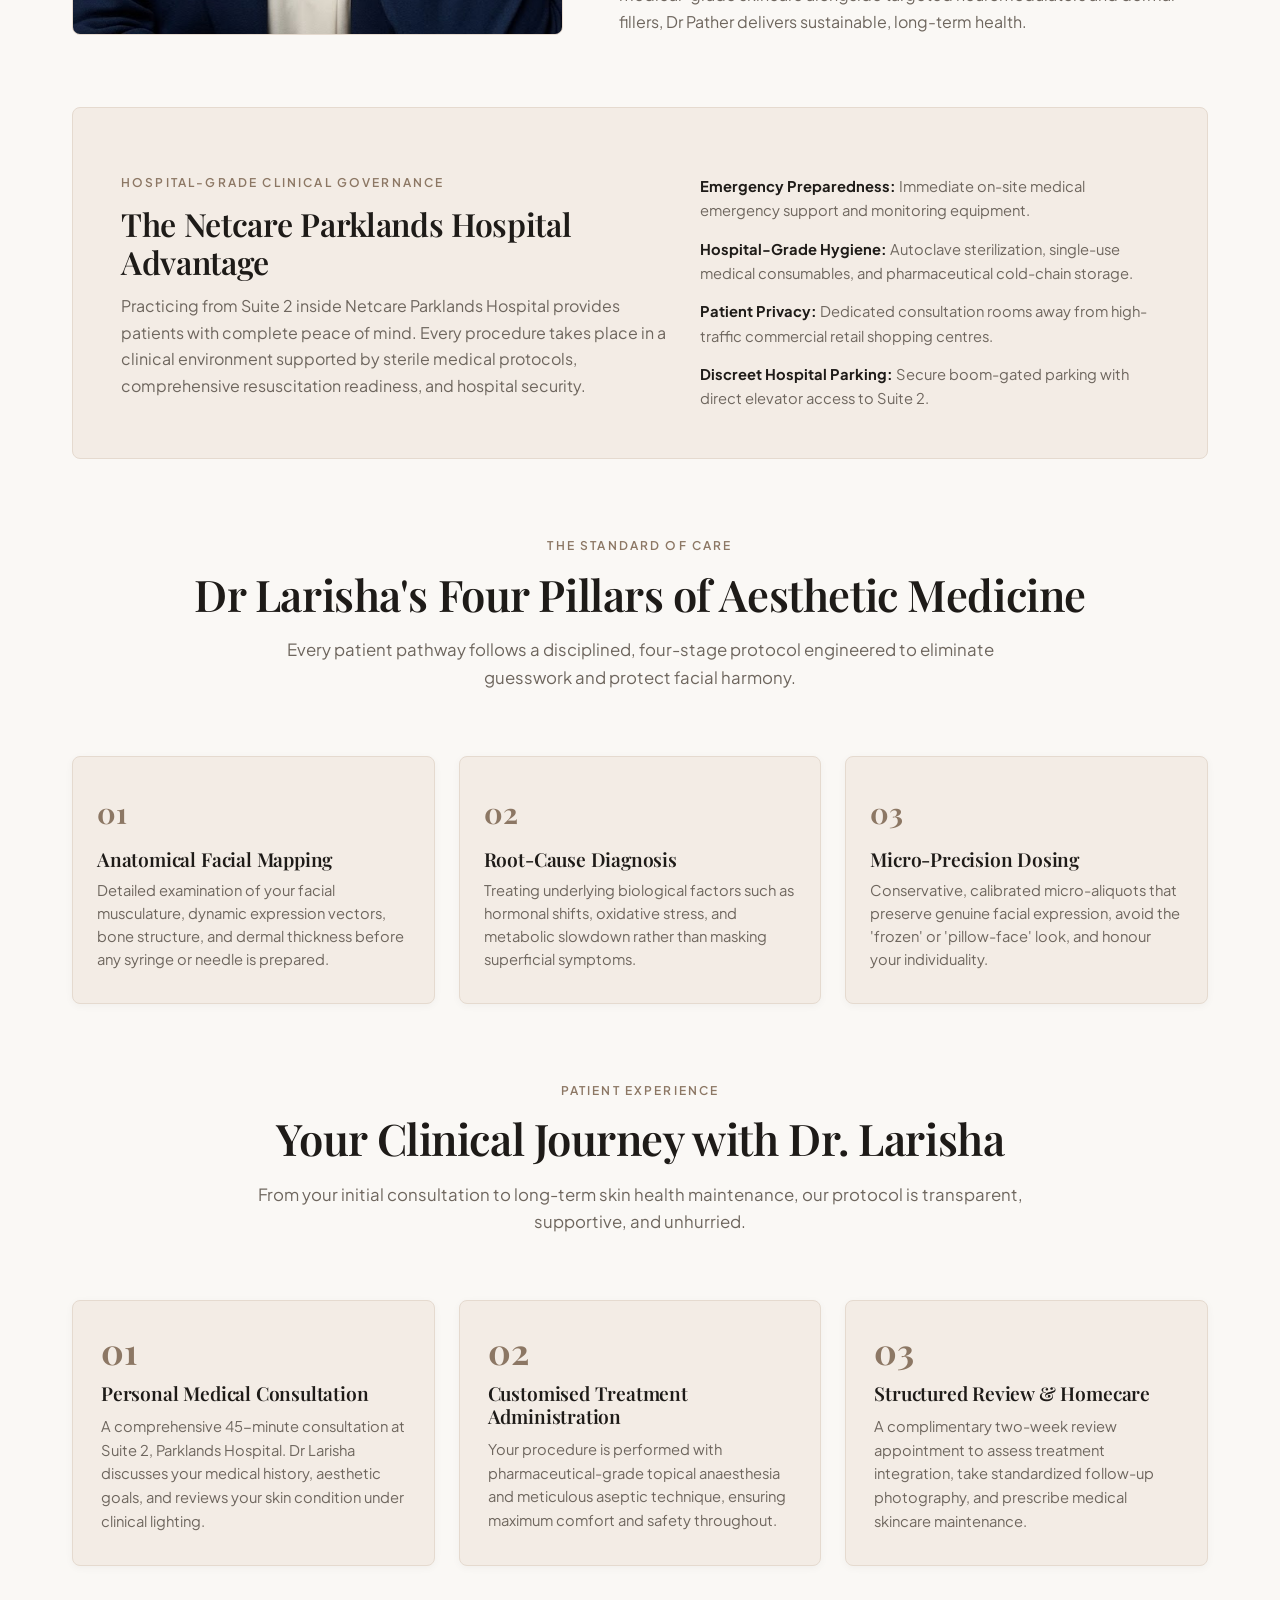
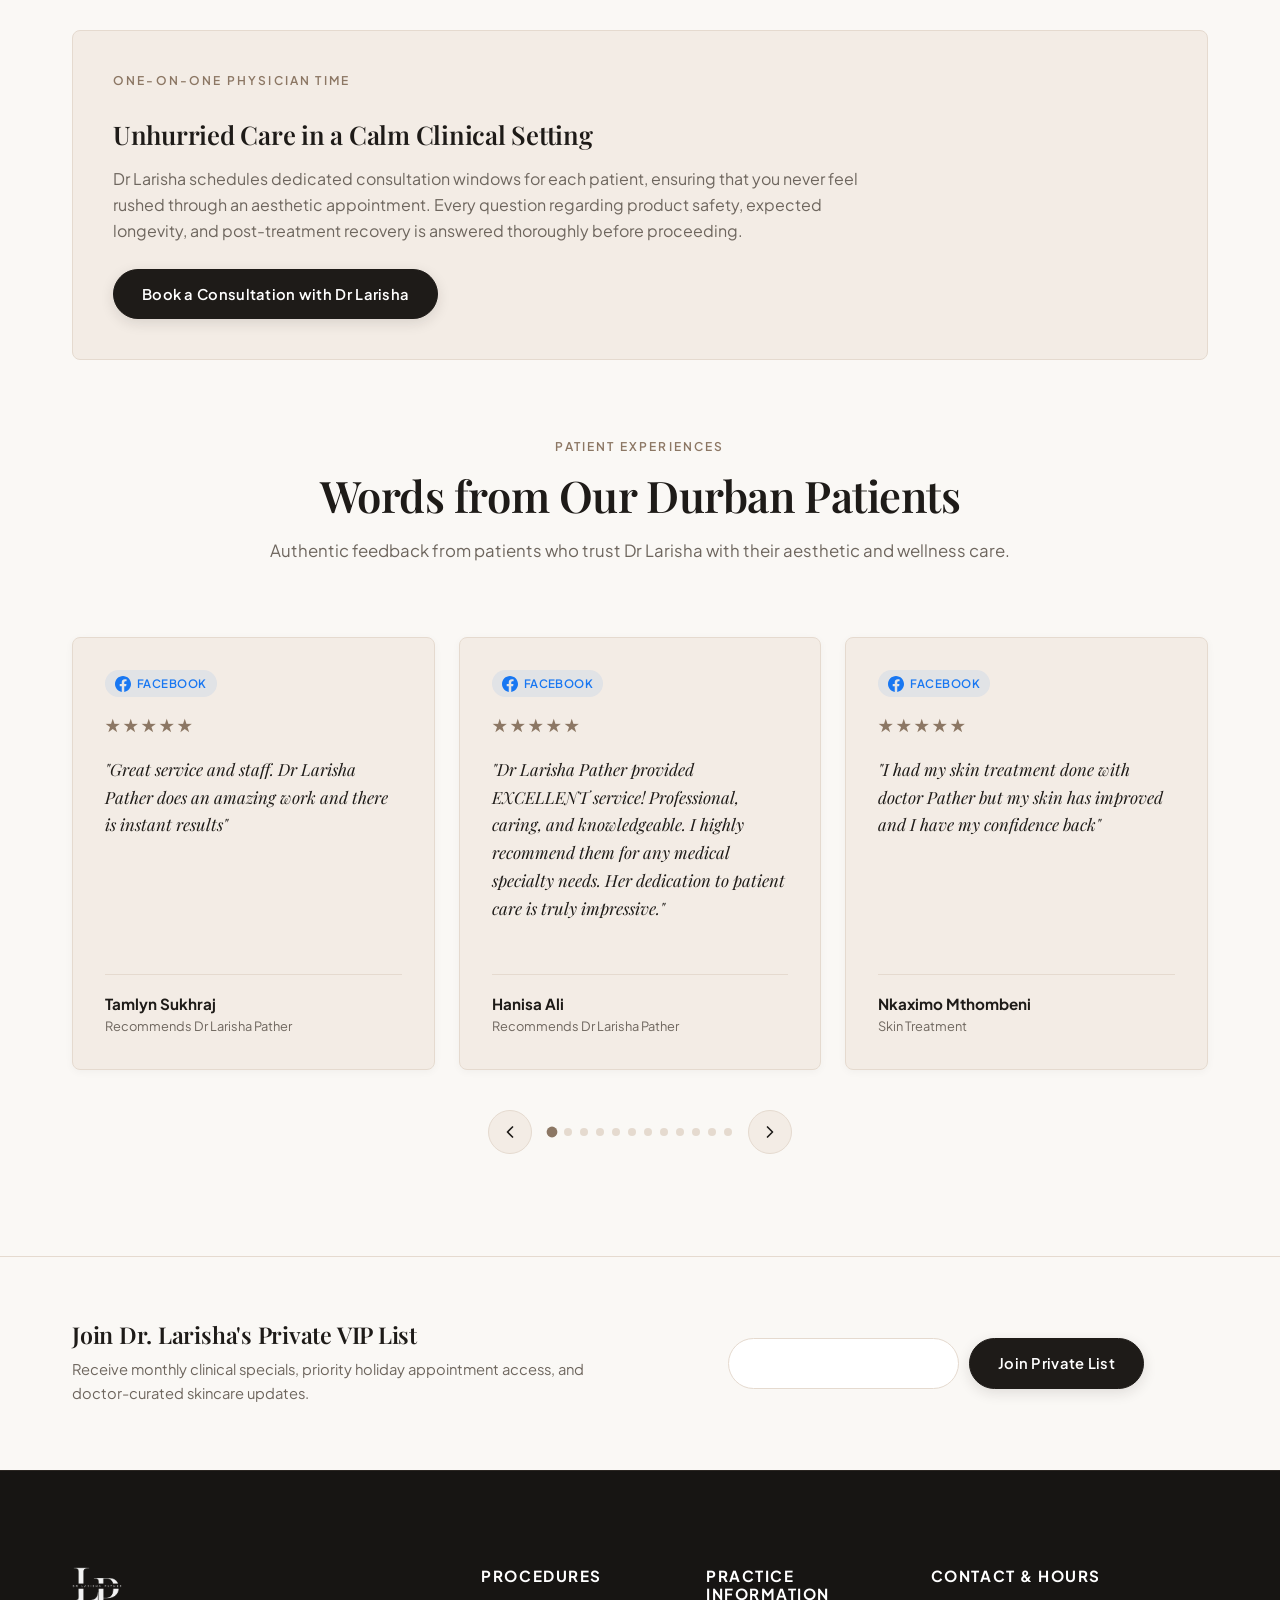
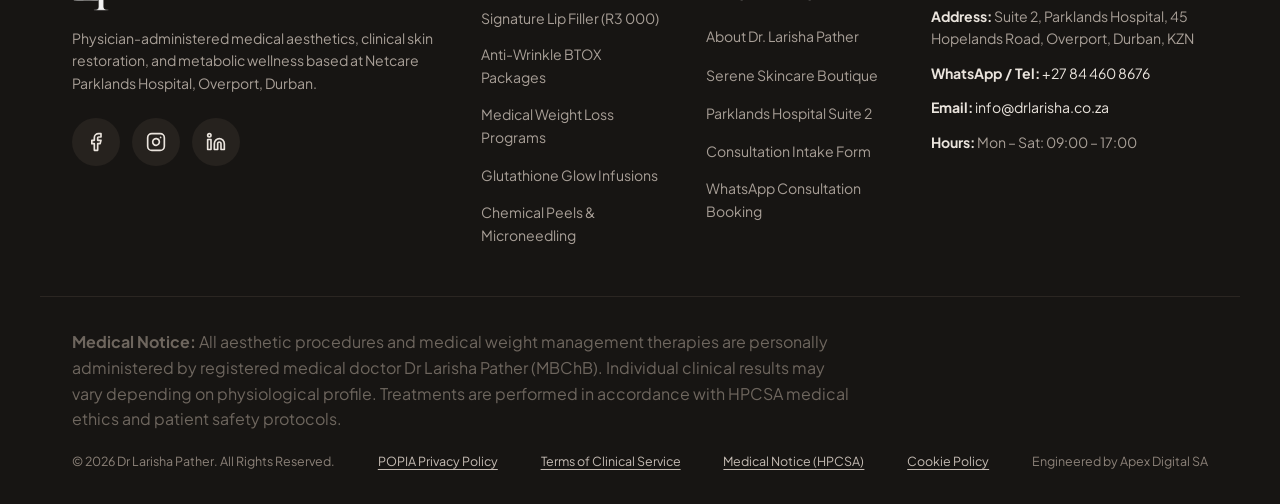
==== commit d40ff6f0: "feat: update portrait photography assets and page markup for Dr Larisha" ====
--- a/about.html
+++ b/about.html
@@ -1,21 +1,25 @@
 <!DOCTYPE html>
 <html lang="en">
+
 <head>
   <meta charset="UTF-8">
   <meta name="viewport" content="width=device-width, initial-scale=1.0">
   <title>About Dr Larisha Pather | Medical Doctor &amp; Aesthetic Clinician | Parklands Hospital Durban</title>
-  <meta name="description" content="Learn about Dr Larisha Pather (MBChB), practicing physician-led medical aesthetics, facial contouring, and metabolic wellness at Netcare Parklands Hospital, Overport, Durban.">
-  
+  <meta name="description"
+    content="Learn about Dr Larisha Pather (MBChB), practicing physician-led medical aesthetics, facial contouring, and metabolic wellness at Netcare Parklands Hospital, Overport, Durban.">
+
   <!-- Favicon -->
   <link rel="icon" type="image/png" href="Assets/logos/logo-transparent.png">
-  
+
   <!-- Google Fonts: Playfair Display (Brand Display) & Plus Jakarta Sans (Brand Body) -->
   <link rel="preconnect" href="https://fonts.googleapis.com">
   <link rel="preconnect" href="https://fonts.gstatic.com" crossorigin>
-  <link href="https://fonts.googleapis.com/css2?family=Playfair+Display:ital,wght@0,500;0,600;0,700;1,400&family=Plus+Jakarta+Sans:wght@400;500;600;700&display=swap" rel="stylesheet">
-  
+  <link
+    href="https://fonts.googleapis.com/css2?family=Playfair+Display:ital,wght@0,500;0,600;0,700;1,400&family=Plus+Jakarta+Sans:wght@400;500;600;700&display=swap"
+    rel="stylesheet">
+
   <link rel="stylesheet" href="style.css">
-  
+
   <!-- Structured Data (Physician Schema) -->
   <script type="application/ld+json">
   {
@@ -38,6 +42,7 @@
   }
   </script>
 </head>
+
 <body>
 
   <!-- Top Emergency & Location Trust Bar -->
@@ -53,7 +58,8 @@
   <header class="master-header" id="masterHeader">
     <div class="site-container header-inner">
       <a href="index.html" class="brand-link" aria-label="Dr Larisha Pather Home">
-        <img src="Assets/logos/logo-transparent.png" alt="Dr Larisha Pather Medical Aesthetics Logo" class="brand-logo" width="66" height="58">
+        <img src="Assets/logos/logo-transparent.png" alt="Dr Larisha Pather Medical Aesthetics Logo" class="brand-logo"
+          width="66" height="58">
       </a>
 
       <!-- Desktop Navigation -->
@@ -68,7 +74,8 @@
       <!-- Header Action Group -->
       <div class="header-actions">
         <button type="button" class="cart-trigger" id="cartOpenBtn" aria-label="View skincare cart">
-          <svg width="22" height="22" viewBox="0 0 24 24" fill="none" stroke="currentColor" stroke-width="1.8" stroke-linecap="round" stroke-linejoin="round" aria-hidden="true">
+          <svg width="22" height="22" viewBox="0 0 24 24" fill="none" stroke="currentColor" stroke-width="1.8"
+            stroke-linecap="round" stroke-linejoin="round" aria-hidden="true">
             <path d="M6 2L3 6v14a2 2 0 0 0 2 2h14a2 2 0 0 0 2-2V6l-3-4z"></path>
             <line x1="3" y1="6" x2="21" y2="6"></line>
             <path d="M16 10a4 4 0 0 1-8 0"></path>
@@ -76,10 +83,12 @@
           <span class="cart-counter" id="cartCount">0</span>
         </button>
 
-        <a href="https://wa.me/27844608676?text=Hi%20Dr%20Larisha%2C%20I%20would%20like%20to%20book%20a%20consultation%20at%20Parklands%20Hospital." target="_blank" rel="noopener noreferrer" class="btn btn-primary nav-cta">Book Consultation</a>
+        <a href="https://wa.me/27844608676?text=Hi%20Dr%20Larisha%2C%20I%20would%20like%20to%20book%20a%20consultation%20at%20Parklands%20Hospital."
+          target="_blank" rel="noopener noreferrer" class="btn btn-primary nav-cta">Book Consultation</a>
 
         <!-- Mobile Hamburger Toggle (48px footprint) -->
-        <button type="button" class="mobile-toggle" id="mobileToggle" aria-label="Open mobile navigation menu" aria-expanded="false" aria-controls="mobileDrawer">
+        <button type="button" class="mobile-toggle" id="mobileToggle" aria-label="Open mobile navigation menu"
+          aria-expanded="false" aria-controls="mobileDrawer">
           <span class="hamburger-bar"></span>
           <span class="hamburger-bar"></span>
           <span class="hamburger-bar"></span>
@@ -91,9 +100,11 @@
   <!-- Mobile Navigation Drawer -->
   <div class="mobile-drawer" id="mobileDrawer" aria-hidden="true">
     <div class="mobile-drawer-header">
-      <img src="Assets/logos/logo-transparent.png" alt="Dr Larisha Pather Logo" class="drawer-logo" width="52" height="46">
+      <img src="Assets/logos/logo-transparent.png" alt="Dr Larisha Pather Logo" class="drawer-logo" width="52"
+        height="46">
       <button type="button" class="drawer-close" id="drawerClose" aria-label="Close menu">
-        <svg width="24" height="24" viewBox="0 0 24 24" fill="none" stroke="currentColor" stroke-width="2" stroke-linecap="round" stroke-linejoin="round" aria-hidden="true">
+        <svg width="24" height="24" viewBox="0 0 24 24" fill="none" stroke="currentColor" stroke-width="2"
+          stroke-linecap="round" stroke-linejoin="round" aria-hidden="true">
           <line x1="18" y1="6" x2="6" y2="18"></line>
           <line x1="6" y1="6" x2="18" y2="18"></line>
         </svg>
@@ -108,8 +119,10 @@
         <a href="contact.html" class="mobile-link">Contact</a>
       </nav>
       <div class="drawer-footer">
-        <a href="https://wa.me/27844608676?text=Hi%20Dr%20Larisha%2C%20I%20would%20like%20to%20book%20a%20consultation%20at%20Parklands%20Hospital." target="_blank" rel="noopener noreferrer" class="btn btn-primary btn-block">Book Consultation</a>
-        <a href="https://wa.me/27844608676?text=Hi%20Dr%20Larisha%2C%20I%20would%20like%20to%20enquire%20about%20your%20medical%20aesthetics%20and%20wellness%20services." target="_blank" rel="noopener noreferrer" class="btn btn-secondary btn-block">
+        <a href="https://wa.me/27844608676?text=Hi%20Dr%20Larisha%2C%20I%20would%20like%20to%20book%20a%20consultation%20at%20Parklands%20Hospital."
+          target="_blank" rel="noopener noreferrer" class="btn btn-primary btn-block">Book Consultation</a>
+        <a href="https://wa.me/27844608676?text=Hi%20Dr%20Larisha%2C%20I%20would%20like%20to%20enquire%20about%20your%20medical%20aesthetics%20and%20wellness%20services."
+          target="_blank" rel="noopener noreferrer" class="btn btn-secondary btn-block">
           WhatsApp Clinical Team
         </a>
         <div class="drawer-contact-info">
@@ -133,7 +146,9 @@
         <span class="section-eyebrow">Practitioner Profile &amp; Clinical Ethos</span>
         <h1 class="subpage-title">Dedicated to Helping You Feel Confident in Your Skin</h1>
         <p class="subpage-lead">
-          Meet Dr Larisha Pather (MBChB) — Passionate Medical Doctor and Aesthetic Clinician practicing from Netcare Parklands Hospital in Overport, Durban. Committed to natural-looking enhancements and physician-governed clinical safety.
+          Meet Dr Larisha Pather (MBChB) — Passionate Medical Doctor and Aesthetic Clinician practicing from Netcare
+          Parklands Hospital in Overport, Durban. Committed to natural-looking enhancements and physician-governed
+          clinical safety.
         </p>
         <div class="subpage-quick-stats">
           <div class="meta-pill-item">
@@ -161,28 +176,41 @@
       <div class="site-container">
         <div class="bio-card-container">
           <div class="bio-frame">
-            <img src="Assets/images/dr larisha 1.jpg" alt="Dr Larisha Pather, MBChB Medical Doctor" class="bio-img" width="560" height="700">
+            <img src="Assets/images/dr larisha 3.jpg" alt="Dr Larisha Pather, MBChB Medical Doctor" class="bio-img"
+              width="560" height="700">
           </div>
 
           <div class="bio-text-column">
             <span class="section-eyebrow">Medical Foundations</span>
             <h2 class="section-title">Physician-Led Aesthetics Grounded in Clinical Science</h2>
             <p>
-              Dr Larisha Pather is a registered medical practitioner whose practice bridges advanced aesthetic medicine, dermal rejuvenation, and metabolic wellness. Operating from private consulting rooms in Netcare Parklands Hospital, she offers patients an atmosphere of calm discretion coupled with rigorous hospital-grade clinical standards.
+              Dr Larisha Pather is a registered medical practitioner whose practice bridges advanced aesthetic medicine,
+              dermal rejuvenation, and metabolic wellness. Operating from private consulting rooms in Netcare Parklands
+              Hospital, she offers patients an atmosphere of calm discretion coupled with rigorous hospital-grade
+              clinical standards.
             </p>
             <p>
-              Unlike standard commercial beauty salons or high-volume aesthetic chains where non-medical operators perform invasive injectables, every consultation, facial assessment, and procedure at Dr Pather's clinic is personally conducted by Dr Larisha herself. This ensures complete anatomical accuracy, strict infection control, and tailored patient outcomes.
+              Unlike standard commercial beauty salons or high-volume aesthetic chains where non-medical operators
+              perform invasive injectables, every consultation, facial assessment, and procedure at Dr Pather's clinic
+              is personally conducted by Dr Larisha herself. This ensures complete anatomical accuracy, strict infection
+              control, and tailored patient outcomes.
             </p>
 
             <div class="bio-quote-callout">
-              &ldquo;I believe in neutral, balanced beauty. Not loud. Simple but captures the eye. Aesthetic medicine should honour your natural facial architecture, not distort it. My goal is for you to look rested, revitalised, and unmistakably yourself.&rdquo;
-              <div style="margin-top: 12px; font-style: normal; font-size: 0.85rem; font-weight: 700; color: var(--brand);">
+              &ldquo;I believe in neutral, balanced beauty. Not loud. Simple but captures the eye. Aesthetic medicine
+              should honour your natural facial architecture, not distort it. My goal is for you to look rested,
+              revitalised, and unmistakably yourself.&rdquo;
+              <div
+                style="margin-top: 12px; font-style: normal; font-size: 0.85rem; font-weight: 700; color: var(--brand);">
                 — Dr Larisha Pather, MBChB
               </div>
             </div>
 
             <p>
-              Her holistic clinical focus recognises that radiant skin and facial balance cannot be separated from internal wellness. By integrating high-dose IV antioxidant infusions, physician-guided metabolic weight programs, and medical-grade skincare alongside targeted neuromodulators and dermal fillers, Dr Pather delivers sustainable, long-term health.
+              Her holistic clinical focus recognises that radiant skin and facial balance cannot be separated from
+              internal wellness. By integrating high-dose IV antioxidant infusions, physician-guided metabolic weight
+              programs, and medical-grade skincare alongside targeted neuromodulators and dermal fillers, Dr Pather
+              delivers sustainable, long-term health.
             </p>
           </div>
         </div>
@@ -193,15 +221,21 @@
             <span class="section-eyebrow">Hospital-Grade Clinical Governance</span>
             <h2 class="hospital-distinction-title">The Netcare Parklands Hospital Advantage</h2>
             <p>
-              Practicing from Suite 2 inside Netcare Parklands Hospital provides patients with complete peace of mind. Every procedure takes place in a clinical environment supported by sterile medical protocols, comprehensive resuscitation readiness, and hospital security.
+              Practicing from Suite 2 inside Netcare Parklands Hospital provides patients with complete peace of mind.
+              Every procedure takes place in a clinical environment supported by sterile medical protocols,
+              comprehensive resuscitation readiness, and hospital security.
             </p>
           </div>
           <div>
             <ul class="guide-list">
-              <li><strong>Emergency Preparedness:</strong> Immediate on-site medical emergency support and monitoring equipment.</li>
-              <li><strong>Hospital-Grade Hygiene:</strong> Autoclave sterilization, single-use medical consumables, and pharmaceutical cold-chain storage.</li>
-              <li><strong>Patient Privacy:</strong> Dedicated consultation rooms away from high-traffic commercial retail shopping centres.</li>
-              <li><strong>Discreet Hospital Parking:</strong> Secure boom-gated parking with direct elevator access to Suite 2.</li>
+              <li><strong>Emergency Preparedness:</strong> Immediate on-site medical emergency support and monitoring
+                equipment.</li>
+              <li><strong>Hospital-Grade Hygiene:</strong> Autoclave sterilization, single-use medical consumables, and
+                pharmaceutical cold-chain storage.</li>
+              <li><strong>Patient Privacy:</strong> Dedicated consultation rooms away from high-traffic commercial
+                retail shopping centres.</li>
+              <li><strong>Discreet Hospital Parking:</strong> Secure boom-gated parking with direct elevator access to
+                Suite 2.</li>
             </ul>
           </div>
         </div>
@@ -211,32 +245,45 @@
           <span class="section-eyebrow">The Standard of Care</span>
           <h2 class="section-title">Dr Larisha's Four Pillars of Aesthetic Medicine</h2>
           <p class="section-subtitle">
-            Every patient pathway follows a disciplined, four-stage protocol engineered to eliminate guesswork and protect facial harmony.
+            Every patient pathway follows a disciplined, four-stage protocol engineered to eliminate guesswork and
+            protect facial harmony.
           </p>
         </div>
 
         <div class="philosophy-grid" style="display: grid; gap: 24px;">
-          <div class="philosophy-card" style="padding: 32px 24px; background-color: var(--surface); border: 1px solid var(--line); border-radius: var(--radius-md);">
-            <div style="font-family: var(--font-display); font-size: 1.8rem; font-weight: 700; color: var(--brand); margin-bottom: 12px;">01</div>
+          <div class="philosophy-card"
+            style="padding: 32px 24px; background-color: var(--surface); border: 1px solid var(--line); border-radius: var(--radius-md);">
+            <div
+              style="font-family: var(--font-display); font-size: 1.8rem; font-weight: 700; color: var(--brand); margin-bottom: 12px;">
+              01</div>
             <h3 style="font-size: 1.2rem; margin-bottom: 8px;">Anatomical Facial Mapping</h3>
             <p style="font-size: 0.92rem; line-height: 1.55;">
-              Detailed examination of your facial musculature, dynamic expression vectors, bone structure, and dermal thickness before any syringe or needle is prepared.
-            </p>
-          </div>
-
-          <div class="philosophy-card" style="padding: 32px 24px; background-color: var(--surface); border: 1px solid var(--line); border-radius: var(--radius-md);">
-            <div style="font-family: var(--font-display); font-size: 1.8rem; font-weight: 700; color: var(--brand); margin-bottom: 12px;">02</div>
+              Detailed examination of your facial musculature, dynamic expression vectors, bone structure, and dermal
+              thickness before any syringe or needle is prepared.
+            </p>
+          </div>
+
+          <div class="philosophy-card"
+            style="padding: 32px 24px; background-color: var(--surface); border: 1px solid var(--line); border-radius: var(--radius-md);">
+            <div
+              style="font-family: var(--font-display); font-size: 1.8rem; font-weight: 700; color: var(--brand); margin-bottom: 12px;">
+              02</div>
             <h3 style="font-size: 1.2rem; margin-bottom: 8px;">Root-Cause Diagnosis</h3>
             <p style="font-size: 0.92rem; line-height: 1.55;">
-              Treating underlying biological factors such as hormonal shifts, oxidative stress, and metabolic slowdown rather than masking superficial symptoms.
-            </p>
-          </div>
-
-          <div class="philosophy-card" style="padding: 32px 24px; background-color: var(--surface); border: 1px solid var(--line); border-radius: var(--radius-md);">
-            <div style="font-family: var(--font-display); font-size: 1.8rem; font-weight: 700; color: var(--brand); margin-bottom: 12px;">03</div>
+              Treating underlying biological factors such as hormonal shifts, oxidative stress, and metabolic slowdown
+              rather than masking superficial symptoms.
+            </p>
+          </div>
+
+          <div class="philosophy-card"
+            style="padding: 32px 24px; background-color: var(--surface); border: 1px solid var(--line); border-radius: var(--radius-md);">
+            <div
+              style="font-family: var(--font-display); font-size: 1.8rem; font-weight: 700; color: var(--brand); margin-bottom: 12px;">
+              03</div>
             <h3 style="font-size: 1.2rem; margin-bottom: 8px;">Micro-Precision Dosing</h3>
             <p style="font-size: 0.92rem; line-height: 1.55;">
-              Conservative, calibrated micro-aliquots that preserve genuine facial expression, avoid the 'frozen' or 'pillow-face' look, and honour your individuality.
+              Conservative, calibrated micro-aliquots that preserve genuine facial expression, avoid the 'frozen' or
+              'pillow-face' look, and honour your individuality.
             </p>
           </div>
         </div>
@@ -246,7 +293,8 @@
           <span class="section-eyebrow">Patient Experience</span>
           <h2 class="section-title">Your Clinical Journey with Dr. Larisha</h2>
           <p class="section-subtitle">
-            From your initial consultation to long-term skin health maintenance, our protocol is transparent, supportive, and unhurried.
+            From your initial consultation to long-term skin health maintenance, our protocol is transparent,
+            supportive, and unhurried.
           </p>
         </div>
 
@@ -255,7 +303,8 @@
             <div class="step-num">01</div>
             <h3 class="step-title">Personal Medical Consultation</h3>
             <p class="step-desc">
-              A comprehensive 45-minute consultation at Suite 2, Parklands Hospital. Dr Larisha discusses your medical history, aesthetic goals, and reviews your skin condition under clinical lighting.
+              A comprehensive 45-minute consultation at Suite 2, Parklands Hospital. Dr Larisha discusses your medical
+              history, aesthetic goals, and reviews your skin condition under clinical lighting.
             </p>
           </div>
 
@@ -263,7 +312,8 @@
             <div class="step-num">02</div>
             <h3 class="step-title">Customised Treatment Administration</h3>
             <p class="step-desc">
-              Your procedure is performed with pharmaceutical-grade topical anaesthesia and meticulous aseptic technique, ensuring maximum comfort and safety throughout.
+              Your procedure is performed with pharmaceutical-grade topical anaesthesia and meticulous aseptic
+              technique, ensuring maximum comfort and safety throughout.
             </p>
           </div>
 
@@ -271,21 +321,26 @@
             <div class="step-num">03</div>
             <h3 class="step-title">Structured Review &amp; Homecare</h3>
             <p class="step-desc">
-              A complimentary two-week review appointment to assess treatment integration, take standardized follow-up photography, and prescribe medical skincare maintenance.
+              A complimentary two-week review appointment to assess treatment integration, take standardized follow-up
+              photography, and prescribe medical skincare maintenance.
             </p>
           </div>
         </div>
 
         <!-- SECONDARY VISUAL ACCENT (Consultation in action) -->
-        <div style="margin-top: 64px; display: grid; grid-template-columns: 1fr; gap: 32px; align-items: center; background-color: var(--surface); border: 1px solid var(--line); border-radius: var(--radius-md); overflow: hidden; padding: clamp(24px, 4vw, 40px);">
+        <div
+          style="margin-top: 64px; display: grid; grid-template-columns: 1fr; gap: 32px; align-items: center; background-color: var(--surface); border: 1px solid var(--line); border-radius: var(--radius-md); overflow: hidden; padding: clamp(24px, 4vw, 40px);">
           <div style="display: flex; flex-direction: column; gap: 16px;">
             <span class="section-eyebrow">One-on-One Physician Time</span>
             <h3 style="font-size: 1.6rem;">Unhurried Care in a Calm Clinical Setting</h3>
             <p>
-              Dr Larisha schedules dedicated consultation windows for each patient, ensuring that you never feel rushed through an aesthetic appointment. Every question regarding product safety, expected longevity, and post-treatment recovery is answered thoroughly before proceeding.
+              Dr Larisha schedules dedicated consultation windows for each patient, ensuring that you never feel rushed
+              through an aesthetic appointment. Every question regarding product safety, expected longevity, and
+              post-treatment recovery is answered thoroughly before proceeding.
             </p>
             <div style="margin-top: 8px;">
-              <a href="https://wa.me/27844608676?text=Hi%20Dr%20Larisha%2C%20I%20would%20like%20to%20book%20a%20consultation%20at%20Parklands%20Hospital." target="_blank" rel="noopener noreferrer" class="btn btn-primary">
+              <a href="https://wa.me/27844608676?text=Hi%20Dr%20Larisha%2C%20I%20would%20like%20to%20book%20a%20consultation%20at%20Parklands%20Hospital."
+                target="_blank" rel="noopener noreferrer" class="btn btn-primary">
                 Book a Consultation with Dr Larisha
               </a>
             </div>
@@ -308,13 +363,17 @@
             <!-- Facebook: Tamlyn Sukhraj -->
             <blockquote class="review-card" data-source="facebook">
               <div class="review-source-badge" data-platform="facebook">
-                <svg width="16" height="16" viewBox="0 0 24 24" fill="currentColor"><path d="M24 12.073c0-6.627-5.373-12-12-12s-12 5.373-12 12c0 5.99 4.388 10.954 10.125 11.854v-8.385H7.078v-3.47h3.047V9.43c0-3.007 1.792-4.669 4.533-4.669 1.312 0 2.686.235 2.686.235v2.953H15.83c-1.491 0-1.956.925-1.956 1.874v2.25h3.328l-.532 3.47h-2.796v8.385C19.612 23.027 24 18.062 24 12.073z"/></svg>
+                <svg width="16" height="16" viewBox="0 0 24 24" fill="currentColor">
+                  <path
+                    d="M24 12.073c0-6.627-5.373-12-12-12s-12 5.373-12 12c0 5.99 4.388 10.954 10.125 11.854v-8.385H7.078v-3.47h3.047V9.43c0-3.007 1.792-4.669 4.533-4.669 1.312 0 2.686.235 2.686.235v2.953H15.83c-1.491 0-1.956.925-1.956 1.874v2.25h3.328l-.532 3.47h-2.796v8.385C19.612 23.027 24 18.062 24 12.073z" />
+                </svg>
                 Facebook
               </div>
               <div class="patient-stars" aria-label="Recommends">
                 <span class="star-symbol">&#9733;&#9733;&#9733;&#9733;&#9733;</span>
               </div>
-              <p class="patient-quote">"Great service and staff. Dr Larisha Pather does an amazing work and there is instant results"</p>
+              <p class="patient-quote">"Great service and staff. Dr Larisha Pather does an amazing work and there is
+                instant results"</p>
               <footer class="patient-author">
                 <span class="author-name">Tamlyn Sukhraj</span>
                 <span class="author-treatment">Recommends Dr Larisha Pather</span>
@@ -324,13 +383,18 @@
             <!-- Facebook: Hanisa Ali -->
             <blockquote class="review-card" data-source="facebook">
               <div class="review-source-badge" data-platform="facebook">
-                <svg width="16" height="16" viewBox="0 0 24 24" fill="currentColor"><path d="M24 12.073c0-6.627-5.373-12-12-12s-12 5.373-12 12c0 5.99 4.388 10.954 10.125 11.854v-8.385H7.078v-3.47h3.047V9.43c0-3.007 1.792-4.669 4.533-4.669 1.312 0 2.686.235 2.686.235v2.953H15.83c-1.491 0-1.956.925-1.956 1.874v2.25h3.328l-.532 3.47h-2.796v8.385C19.612 23.027 24 18.062 24 12.073z"/></svg>
+                <svg width="16" height="16" viewBox="0 0 24 24" fill="currentColor">
+                  <path
+                    d="M24 12.073c0-6.627-5.373-12-12-12s-12 5.373-12 12c0 5.99 4.388 10.954 10.125 11.854v-8.385H7.078v-3.47h3.047V9.43c0-3.007 1.792-4.669 4.533-4.669 1.312 0 2.686.235 2.686.235v2.953H15.83c-1.491 0-1.956.925-1.956 1.874v2.25h3.328l-.532 3.47h-2.796v8.385C19.612 23.027 24 18.062 24 12.073z" />
+                </svg>
                 Facebook
               </div>
               <div class="patient-stars" aria-label="Recommends">
                 <span class="star-symbol">&#9733;&#9733;&#9733;&#9733;&#9733;</span>
               </div>
-              <p class="patient-quote">"Dr Larisha Pather provided EXCELLENT service! Professional, caring, and knowledgeable. I highly recommend them for any medical specialty needs. Her dedication to patient care is truly impressive."</p>
+              <p class="patient-quote">"Dr Larisha Pather provided EXCELLENT service! Professional, caring, and
+                knowledgeable. I highly recommend them for any medical specialty needs. Her dedication to patient care
+                is truly impressive."</p>
               <footer class="patient-author">
                 <span class="author-name">Hanisa Ali</span>
                 <span class="author-treatment">Recommends Dr Larisha Pather</span>
@@ -340,13 +404,17 @@
             <!-- Facebook: Nkaximo Mthombeni -->
             <blockquote class="review-card" data-source="facebook">
               <div class="review-source-badge" data-platform="facebook">
-                <svg width="16" height="16" viewBox="0 0 24 24" fill="currentColor"><path d="M24 12.073c0-6.627-5.373-12-12-12s-12 5.373-12 12c0 5.99 4.388 10.954 10.125 11.854v-8.385H7.078v-3.47h3.047V9.43c0-3.007 1.792-4.669 4.533-4.669 1.312 0 2.686.235 2.686.235v2.953H15.83c-1.491 0-1.956.925-1.956 1.874v2.25h3.328l-.532 3.47h-2.796v8.385C19.612 23.027 24 18.062 24 12.073z"/></svg>
+                <svg width="16" height="16" viewBox="0 0 24 24" fill="currentColor">
+                  <path
+                    d="M24 12.073c0-6.627-5.373-12-12-12s-12 5.373-12 12c0 5.99 4.388 10.954 10.125 11.854v-8.385H7.078v-3.47h3.047V9.43c0-3.007 1.792-4.669 4.533-4.669 1.312 0 2.686.235 2.686.235v2.953H15.83c-1.491 0-1.956.925-1.956 1.874v2.25h3.328l-.532 3.47h-2.796v8.385C19.612 23.027 24 18.062 24 12.073z" />
+                </svg>
                 Facebook
               </div>
               <div class="patient-stars" aria-label="Recommends">
                 <span class="star-symbol">&#9733;&#9733;&#9733;&#9733;&#9733;</span>
               </div>
-              <p class="patient-quote">"I had my skin treatment done with doctor Pather but my skin has improved and I have my confidence back"</p>
+              <p class="patient-quote">"I had my skin treatment done with doctor Pather but my skin has improved and I
+                have my confidence back"</p>
               <footer class="patient-author">
                 <span class="author-name">Nkaximo Mthombeni</span>
                 <span class="author-treatment">Skin Treatment</span>
@@ -356,7 +424,10 @@
             <!-- Facebook: Mpume MaMthiyane KaSkangane -->
             <blockquote class="review-card" data-source="facebook">
               <div class="review-source-badge" data-platform="facebook">
-                <svg width="16" height="16" viewBox="0 0 24 24" fill="currentColor"><path d="M24 12.073c0-6.627-5.373-12-12-12s-12 5.373-12 12c0 5.99 4.388 10.954 10.125 11.854v-8.385H7.078v-3.47h3.047V9.43c0-3.007 1.792-4.669 4.533-4.669 1.312 0 2.686.235 2.686.235v2.953H15.83c-1.491 0-1.956.925-1.956 1.874v2.25h3.328l-.532 3.47h-2.796v8.385C19.612 23.027 24 18.062 24 12.073z"/></svg>
+                <svg width="16" height="16" viewBox="0 0 24 24" fill="currentColor">
+                  <path
+                    d="M24 12.073c0-6.627-5.373-12-12-12s-12 5.373-12 12c0 5.99 4.388 10.954 10.125 11.854v-8.385H7.078v-3.47h3.047V9.43c0-3.007 1.792-4.669 4.533-4.669 1.312 0 2.686.235 2.686.235v2.953H15.83c-1.491 0-1.956.925-1.956 1.874v2.25h3.328l-.532 3.47h-2.796v8.385C19.612 23.027 24 18.062 24 12.073z" />
+                </svg>
                 Facebook
               </div>
               <div class="patient-stars" aria-label="Recommends">
@@ -372,13 +443,28 @@
             <!-- Google: Nabeelah Osman -->
             <blockquote class="review-card" data-source="google">
               <div class="review-source-badge" data-platform="google">
-                <svg width="16" height="16" viewBox="0 0 24 24"><path d="M22.56 12.25c0-.78-.07-1.53-.2-2.25H12v4.26h5.92a5.06 5.06 0 0 1-2.2 3.32v2.77h3.57c2.08-1.92 3.28-4.74 3.28-8.1z" fill="#4285F4"/><path d="M12 23c2.97 0 5.46-.98 7.28-2.66l-3.57-2.77c-.98.66-2.23 1.06-3.71 1.06-2.86 0-5.29-1.93-6.16-4.53H2.18v2.84C3.99 20.53 7.7 23 12 23z" fill="#34A853"/><path d="M5.84 14.09c-.22-.66-.35-1.36-.35-2.09s.13-1.43.35-2.09V7.07H2.18C1.43 8.55 1 10.22 1 12s.43 3.45 1.18 4.93l2.85-2.22.81-.62z" fill="#FBBC05"/><path d="M12 5.38c1.62 0 3.06.56 4.21 1.64l3.15-3.15C17.45 2.09 14.97 1 12 1 7.7 1 3.99 3.47 2.18 7.07l3.66 2.84c.87-2.6 3.3-4.53 6.16-4.53z" fill="#EA4335"/></svg>
+                <svg width="16" height="16" viewBox="0 0 24 24">
+                  <path
+                    d="M22.56 12.25c0-.78-.07-1.53-.2-2.25H12v4.26h5.92a5.06 5.06 0 0 1-2.2 3.32v2.77h3.57c2.08-1.92 3.28-4.74 3.28-8.1z"
+                    fill="#4285F4" />
+                  <path
+                    d="M12 23c2.97 0 5.46-.98 7.28-2.66l-3.57-2.77c-.98.66-2.23 1.06-3.71 1.06-2.86 0-5.29-1.93-6.16-4.53H2.18v2.84C3.99 20.53 7.7 23 12 23z"
+                    fill="#34A853" />
+                  <path
+                    d="M5.84 14.09c-.22-.66-.35-1.36-.35-2.09s.13-1.43.35-2.09V7.07H2.18C1.43 8.55 1 10.22 1 12s.43 3.45 1.18 4.93l2.85-2.22.81-.62z"
+                    fill="#FBBC05" />
+                  <path
+                    d="M12 5.38c1.62 0 3.06.56 4.21 1.64l3.15-3.15C17.45 2.09 14.97 1 12 1 7.7 1 3.99 3.47 2.18 7.07l3.66 2.84c.87-2.6 3.3-4.53 6.16-4.53z"
+                    fill="#EA4335" />
+                </svg>
                 Google
               </div>
               <div class="patient-stars" aria-label="5 out of 5 stars">
                 <span class="star-symbol">&#9733;&#9733;&#9733;&#9733;&#9733;</span>
               </div>
-              <p class="patient-quote">"Fantastic as always. Dr Pather is amazing at what she does, had fillers and no bruising or excessive bleeding as Dr's technique is gentle and on point. Her fillers also last for over a year - as per my previous sessions and im extremely happy with my results."</p>
+              <p class="patient-quote">"Fantastic as always. Dr Pather is amazing at what she does, had fillers and no
+                bruising or excessive bleeding as Dr's technique is gentle and on point. Her fillers also last for over
+                a year - as per my previous sessions and im extremely happy with my results."</p>
               <footer class="patient-author">
                 <span class="author-name">Nabeelah Osman</span>
                 <span class="author-treatment">Dermal Fillers</span>
@@ -388,13 +474,27 @@
             <!-- Google: Mariette Bouwer -->
             <blockquote class="review-card" data-source="google">
               <div class="review-source-badge" data-platform="google">
-                <svg width="16" height="16" viewBox="0 0 24 24"><path d="M22.56 12.25c0-.78-.07-1.53-.2-2.25H12v4.26h5.92a5.06 5.06 0 0 1-2.2 3.32v2.77h3.57c2.08-1.92 3.28-4.74 3.28-8.1z" fill="#4285F4"/><path d="M12 23c2.97 0 5.46-.98 7.28-2.66l-3.57-2.77c-.98.66-2.23 1.06-3.71 1.06-2.86 0-5.29-1.93-6.16-4.53H2.18v2.84C3.99 20.53 7.7 23 12 23z" fill="#34A853"/><path d="M5.84 14.09c-.22-.66-.35-1.36-.35-2.09s.13-1.43.35-2.09V7.07H2.18C1.43 8.55 1 10.22 1 12s.43 3.45 1.18 4.93l2.85-2.22.81-.62z" fill="#FBBC05"/><path d="M12 5.38c1.62 0 3.06.56 4.21 1.64l3.15-3.15C17.45 2.09 14.97 1 12 1 7.7 1 3.99 3.47 2.18 7.07l3.66 2.84c.87-2.6 3.3-4.53 6.16-4.53z" fill="#EA4335"/></svg>
+                <svg width="16" height="16" viewBox="0 0 24 24">
+                  <path
+                    d="M22.56 12.25c0-.78-.07-1.53-.2-2.25H12v4.26h5.92a5.06 5.06 0 0 1-2.2 3.32v2.77h3.57c2.08-1.92 3.28-4.74 3.28-8.1z"
+                    fill="#4285F4" />
+                  <path
+                    d="M12 23c2.97 0 5.46-.98 7.28-2.66l-3.57-2.77c-.98.66-2.23 1.06-3.71 1.06-2.86 0-5.29-1.93-6.16-4.53H2.18v2.84C3.99 20.53 7.7 23 12 23z"
+                    fill="#34A853" />
+                  <path
+                    d="M5.84 14.09c-.22-.66-.35-1.36-.35-2.09s.13-1.43.35-2.09V7.07H2.18C1.43 8.55 1 10.22 1 12s.43 3.45 1.18 4.93l2.85-2.22.81-.62z"
+                    fill="#FBBC05" />
+                  <path
+                    d="M12 5.38c1.62 0 3.06.56 4.21 1.64l3.15-3.15C17.45 2.09 14.97 1 12 1 7.7 1 3.99 3.47 2.18 7.07l3.66 2.84c.87-2.6 3.3-4.53 6.16-4.53z"
+                    fill="#EA4335" />
+                </svg>
                 Google
               </div>
               <div class="patient-stars" aria-label="5 out of 5 stars">
                 <span class="star-symbol">&#9733;&#9733;&#9733;&#9733;&#9733;</span>
               </div>
-              <p class="patient-quote">"I had my profhilo done 4 weeks ago. Im over the moon. My skin is much firmer and it's got a lovely glow. Can't wait for my 2nd app"</p>
+              <p class="patient-quote">"I had my profhilo done 4 weeks ago. Im over the moon. My skin is much firmer and
+                it's got a lovely glow. Can't wait for my 2nd app"</p>
               <footer class="patient-author">
                 <span class="author-name">Mariette Bouwer</span>
                 <span class="author-treatment">Profhilo</span>
@@ -404,13 +504,27 @@
             <!-- Google: Suhina Fitzpatrick -->
             <blockquote class="review-card" data-source="google">
               <div class="review-source-badge" data-platform="google">
-                <svg width="16" height="16" viewBox="0 0 24 24"><path d="M22.56 12.25c0-.78-.07-1.53-.2-2.25H12v4.26h5.92a5.06 5.06 0 0 1-2.2 3.32v2.77h3.57c2.08-1.92 3.28-4.74 3.28-8.1z" fill="#4285F4"/><path d="M12 23c2.97 0 5.46-.98 7.28-2.66l-3.57-2.77c-.98.66-2.23 1.06-3.71 1.06-2.86 0-5.29-1.93-6.16-4.53H2.18v2.84C3.99 20.53 7.7 23 12 23z" fill="#34A853"/><path d="M5.84 14.09c-.22-.66-.35-1.36-.35-2.09s.13-1.43.35-2.09V7.07H2.18C1.43 8.55 1 10.22 1 12s.43 3.45 1.18 4.93l2.85-2.22.81-.62z" fill="#FBBC05"/><path d="M12 5.38c1.62 0 3.06.56 4.21 1.64l3.15-3.15C17.45 2.09 14.97 1 12 1 7.7 1 3.99 3.47 2.18 7.07l3.66 2.84c.87-2.6 3.3-4.53 6.16-4.53z" fill="#EA4335"/></svg>
+                <svg width="16" height="16" viewBox="0 0 24 24">
+                  <path
+                    d="M22.56 12.25c0-.78-.07-1.53-.2-2.25H12v4.26h5.92a5.06 5.06 0 0 1-2.2 3.32v2.77h3.57c2.08-1.92 3.28-4.74 3.28-8.1z"
+                    fill="#4285F4" />
+                  <path
+                    d="M12 23c2.97 0 5.46-.98 7.28-2.66l-3.57-2.77c-.98.66-2.23 1.06-3.71 1.06-2.86 0-5.29-1.93-6.16-4.53H2.18v2.84C3.99 20.53 7.7 23 12 23z"
+                    fill="#34A853" />
+                  <path
+                    d="M5.84 14.09c-.22-.66-.35-1.36-.35-2.09s.13-1.43.35-2.09V7.07H2.18C1.43 8.55 1 10.22 1 12s.43 3.45 1.18 4.93l2.85-2.22.81-.62z"
+                    fill="#FBBC05" />
+                  <path
+                    d="M12 5.38c1.62 0 3.06.56 4.21 1.64l3.15-3.15C17.45 2.09 14.97 1 12 1 7.7 1 3.99 3.47 2.18 7.07l3.66 2.84c.87-2.6 3.3-4.53 6.16-4.53z"
+                    fill="#EA4335" />
+                </svg>
                 Google
               </div>
               <div class="patient-stars" aria-label="5 out of 5 stars">
                 <span class="star-symbol">&#9733;&#9733;&#9733;&#9733;&#9733;</span>
               </div>
-              <p class="patient-quote">"Amazing service by Dr Larisha Pather and her amazing team. Thank you for your care and expert advice. A very happy client!"</p>
+              <p class="patient-quote">"Amazing service by Dr Larisha Pather and her amazing team. Thank you for your
+                care and expert advice. A very happy client!"</p>
               <footer class="patient-author">
                 <span class="author-name">Suhina Fitzpatrick</span>
                 <span class="author-treatment">General Consultation</span>
@@ -420,13 +534,27 @@
             <!-- Google: Slindokuhle Dlamini -->
             <blockquote class="review-card" data-source="google">
               <div class="review-source-badge" data-platform="google">
-                <svg width="16" height="16" viewBox="0 0 24 24"><path d="M22.56 12.25c0-.78-.07-1.53-.2-2.25H12v4.26h5.92a5.06 5.06 0 0 1-2.2 3.32v2.77h3.57c2.08-1.92 3.28-4.74 3.28-8.1z" fill="#4285F4"/><path d="M12 23c2.97 0 5.46-.98 7.28-2.66l-3.57-2.77c-.98.66-2.23 1.06-3.71 1.06-2.86 0-5.29-1.93-6.16-4.53H2.18v2.84C3.99 20.53 7.7 23 12 23z" fill="#34A853"/><path d="M5.84 14.09c-.22-.66-.35-1.36-.35-2.09s.13-1.43.35-2.09V7.07H2.18C1.43 8.55 1 10.22 1 12s.43 3.45 1.18 4.93l2.85-2.22.81-.62z" fill="#FBBC05"/><path d="M12 5.38c1.62 0 3.06.56 4.21 1.64l3.15-3.15C17.45 2.09 14.97 1 12 1 7.7 1 3.99 3.47 2.18 7.07l3.66 2.84c.87-2.6 3.3-4.53 6.16-4.53z" fill="#EA4335"/></svg>
+                <svg width="16" height="16" viewBox="0 0 24 24">
+                  <path
+                    d="M22.56 12.25c0-.78-.07-1.53-.2-2.25H12v4.26h5.92a5.06 5.06 0 0 1-2.2 3.32v2.77h3.57c2.08-1.92 3.28-4.74 3.28-8.1z"
+                    fill="#4285F4" />
+                  <path
+                    d="M12 23c2.97 0 5.46-.98 7.28-2.66l-3.57-2.77c-.98.66-2.23 1.06-3.71 1.06-2.86 0-5.29-1.93-6.16-4.53H2.18v2.84C3.99 20.53 7.7 23 12 23z"
+                    fill="#34A853" />
+                  <path
+                    d="M5.84 14.09c-.22-.66-.35-1.36-.35-2.09s.13-1.43.35-2.09V7.07H2.18C1.43 8.55 1 10.22 1 12s.43 3.45 1.18 4.93l2.85-2.22.81-.62z"
+                    fill="#FBBC05" />
+                  <path
+                    d="M12 5.38c1.62 0 3.06.56 4.21 1.64l3.15-3.15C17.45 2.09 14.97 1 12 1 7.7 1 3.99 3.47 2.18 7.07l3.66 2.84c.87-2.6 3.3-4.53 6.16-4.53z"
+                    fill="#EA4335" />
+                </svg>
                 Google
               </div>
               <div class="patient-stars" aria-label="5 out of 5 stars">
                 <span class="star-symbol">&#9733;&#9733;&#9733;&#9733;&#9733;</span>
               </div>
-              <p class="patient-quote">"Started my journey on the 23rd of March and I'm on Mounjaro it's been 2 months now and I've already lost 12kgs already"</p>
+              <p class="patient-quote">"Started my journey on the 23rd of March and I'm on Mounjaro it's been 2 months
+                now and I've already lost 12kgs already"</p>
               <footer class="patient-author">
                 <span class="author-name">Slindokuhle Dlamini</span>
                 <span class="author-treatment">Weight Management (Mounjaro)</span>
@@ -436,7 +564,20 @@
             <!-- Google: Tamlyn Marimuthu -->
             <blockquote class="review-card" data-source="google">
               <div class="review-source-badge" data-platform="google">
-                <svg width="16" height="16" viewBox="0 0 24 24"><path d="M22.56 12.25c0-.78-.07-1.53-.2-2.25H12v4.26h5.92a5.06 5.06 0 0 1-2.2 3.32v2.77h3.57c2.08-1.92 3.28-4.74 3.28-8.1z" fill="#4285F4"/><path d="M12 23c2.97 0 5.46-.98 7.28-2.66l-3.57-2.77c-.98.66-2.23 1.06-3.71 1.06-2.86 0-5.29-1.93-6.16-4.53H2.18v2.84C3.99 20.53 7.7 23 12 23z" fill="#34A853"/><path d="M5.84 14.09c-.22-.66-.35-1.36-.35-2.09s.13-1.43.35-2.09V7.07H2.18C1.43 8.55 1 10.22 1 12s.43 3.45 1.18 4.93l2.85-2.22.81-.62z" fill="#FBBC05"/><path d="M12 5.38c1.62 0 3.06.56 4.21 1.64l3.15-3.15C17.45 2.09 14.97 1 12 1 7.7 1 3.99 3.47 2.18 7.07l3.66 2.84c.87-2.6 3.3-4.53 6.16-4.53z" fill="#EA4335"/></svg>
+                <svg width="16" height="16" viewBox="0 0 24 24">
+                  <path
+                    d="M22.56 12.25c0-.78-.07-1.53-.2-2.25H12v4.26h5.92a5.06 5.06 0 0 1-2.2 3.32v2.77h3.57c2.08-1.92 3.28-4.74 3.28-8.1z"
+                    fill="#4285F4" />
+                  <path
+                    d="M12 23c2.97 0 5.46-.98 7.28-2.66l-3.57-2.77c-.98.66-2.23 1.06-3.71 1.06-2.86 0-5.29-1.93-6.16-4.53H2.18v2.84C3.99 20.53 7.7 23 12 23z"
+                    fill="#34A853" />
+                  <path
+                    d="M5.84 14.09c-.22-.66-.35-1.36-.35-2.09s.13-1.43.35-2.09V7.07H2.18C1.43 8.55 1 10.22 1 12s.43 3.45 1.18 4.93l2.85-2.22.81-.62z"
+                    fill="#FBBC05" />
+                  <path
+                    d="M12 5.38c1.62 0 3.06.56 4.21 1.64l3.15-3.15C17.45 2.09 14.97 1 12 1 7.7 1 3.99 3.47 2.18 7.07l3.66 2.84c.87-2.6 3.3-4.53 6.16-4.53z"
+                    fill="#EA4335" />
+                </svg>
                 Google
               </div>
               <div class="patient-stars" aria-label="5 out of 5 stars">
@@ -452,7 +593,20 @@
             <!-- Google: Chanté Brickhill -->
             <blockquote class="review-card" data-source="google">
               <div class="review-source-badge" data-platform="google">
-                <svg width="16" height="16" viewBox="0 0 24 24"><path d="M22.56 12.25c0-.78-.07-1.53-.2-2.25H12v4.26h5.92a5.06 5.06 0 0 1-2.2 3.32v2.77h3.57c2.08-1.92 3.28-4.74 3.28-8.1z" fill="#4285F4"/><path d="M12 23c2.97 0 5.46-.98 7.28-2.66l-3.57-2.77c-.98.66-2.23 1.06-3.71 1.06-2.86 0-5.29-1.93-6.16-4.53H2.18v2.84C3.99 20.53 7.7 23 12 23z" fill="#34A853"/><path d="M5.84 14.09c-.22-.66-.35-1.36-.35-2.09s.13-1.43.35-2.09V7.07H2.18C1.43 8.55 1 10.22 1 12s.43 3.45 1.18 4.93l2.85-2.22.81-.62z" fill="#FBBC05"/><path d="M12 5.38c1.62 0 3.06.56 4.21 1.64l3.15-3.15C17.45 2.09 14.97 1 12 1 7.7 1 3.99 3.47 2.18 7.07l3.66 2.84c.87-2.6 3.3-4.53 6.16-4.53z" fill="#EA4335"/></svg>
+                <svg width="16" height="16" viewBox="0 0 24 24">
+                  <path
+                    d="M22.56 12.25c0-.78-.07-1.53-.2-2.25H12v4.26h5.92a5.06 5.06 0 0 1-2.2 3.32v2.77h3.57c2.08-1.92 3.28-4.74 3.28-8.1z"
+                    fill="#4285F4" />
+                  <path
+                    d="M12 23c2.97 0 5.46-.98 7.28-2.66l-3.57-2.77c-.98.66-2.23 1.06-3.71 1.06-2.86 0-5.29-1.93-6.16-4.53H2.18v2.84C3.99 20.53 7.7 23 12 23z"
+                    fill="#34A853" />
+                  <path
+                    d="M5.84 14.09c-.22-.66-.35-1.36-.35-2.09s.13-1.43.35-2.09V7.07H2.18C1.43 8.55 1 10.22 1 12s.43 3.45 1.18 4.93l2.85-2.22.81-.62z"
+                    fill="#FBBC05" />
+                  <path
+                    d="M12 5.38c1.62 0 3.06.56 4.21 1.64l3.15-3.15C17.45 2.09 14.97 1 12 1 7.7 1 3.99 3.47 2.18 7.07l3.66 2.84c.87-2.6 3.3-4.53 6.16-4.53z"
+                    fill="#EA4335" />
+                </svg>
                 Google
               </div>
               <div class="patient-stars" aria-label="5 out of 5 stars">
@@ -468,7 +622,20 @@
             <!-- Google: Slindokuhle Cabela -->
             <blockquote class="review-card" data-source="google">
               <div class="review-source-badge" data-platform="google">
-                <svg width="16" height="16" viewBox="0 0 24 24"><path d="M22.56 12.25c0-.78-.07-1.53-.2-2.25H12v4.26h5.92a5.06 5.06 0 0 1-2.2 3.32v2.77h3.57c2.08-1.92 3.28-4.74 3.28-8.1z" fill="#4285F4"/><path d="M12 23c2.97 0 5.46-.98 7.28-2.66l-3.57-2.77c-.98.66-2.23 1.06-3.71 1.06-2.86 0-5.29-1.93-6.16-4.53H2.18v2.84C3.99 20.53 7.7 23 12 23z" fill="#34A853"/><path d="M5.84 14.09c-.22-.66-.35-1.36-.35-2.09s.13-1.43.35-2.09V7.07H2.18C1.43 8.55 1 10.22 1 12s.43 3.45 1.18 4.93l2.85-2.22.81-.62z" fill="#FBBC05"/><path d="M12 5.38c1.62 0 3.06.56 4.21 1.64l3.15-3.15C17.45 2.09 14.97 1 12 1 7.7 1 3.99 3.47 2.18 7.07l3.66 2.84c.87-2.6 3.3-4.53 6.16-4.53z" fill="#EA4335"/></svg>
+                <svg width="16" height="16" viewBox="0 0 24 24">
+                  <path
+                    d="M22.56 12.25c0-.78-.07-1.53-.2-2.25H12v4.26h5.92a5.06 5.06 0 0 1-2.2 3.32v2.77h3.57c2.08-1.92 3.28-4.74 3.28-8.1z"
+                    fill="#4285F4" />
+                  <path
+                    d="M12 23c2.97 0 5.46-.98 7.28-2.66l-3.57-2.77c-.98.66-2.23 1.06-3.71 1.06-2.86 0-5.29-1.93-6.16-4.53H2.18v2.84C3.99 20.53 7.7 23 12 23z"
+                    fill="#34A853" />
+                  <path
+                    d="M5.84 14.09c-.22-.66-.35-1.36-.35-2.09s.13-1.43.35-2.09V7.07H2.18C1.43 8.55 1 10.22 1 12s.43 3.45 1.18 4.93l2.85-2.22.81-.62z"
+                    fill="#FBBC05" />
+                  <path
+                    d="M12 5.38c1.62 0 3.06.56 4.21 1.64l3.15-3.15C17.45 2.09 14.97 1 12 1 7.7 1 3.99 3.47 2.18 7.07l3.66 2.84c.87-2.6 3.3-4.53 6.16-4.53z"
+                    fill="#EA4335" />
+                </svg>
                 Google
               </div>
               <div class="patient-stars" aria-label="5 out of 5 stars">
@@ -484,7 +651,20 @@
             <!-- Google: Romalan Moodley -->
             <blockquote class="review-card" data-source="google">
               <div class="review-source-badge" data-platform="google">
-                <svg width="16" height="16" viewBox="0 0 24 24"><path d="M22.56 12.25c0-.78-.07-1.53-.2-2.25H12v4.26h5.92a5.06 5.06 0 0 1-2.2 3.32v2.77h3.57c2.08-1.92 3.28-4.74 3.28-8.1z" fill="#4285F4"/><path d="M12 23c2.97 0 5.46-.98 7.28-2.66l-3.57-2.77c-.98.66-2.23 1.06-3.71 1.06-2.86 0-5.29-1.93-6.16-4.53H2.18v2.84C3.99 20.53 7.7 23 12 23z" fill="#34A853"/><path d="M5.84 14.09c-.22-.66-.35-1.36-.35-2.09s.13-1.43.35-2.09V7.07H2.18C1.43 8.55 1 10.22 1 12s.43 3.45 1.18 4.93l2.85-2.22.81-.62z" fill="#FBBC05"/><path d="M12 5.38c1.62 0 3.06.56 4.21 1.64l3.15-3.15C17.45 2.09 14.97 1 12 1 7.7 1 3.99 3.47 2.18 7.07l3.66 2.84c.87-2.6 3.3-4.53 6.16-4.53z" fill="#EA4335"/></svg>
+                <svg width="16" height="16" viewBox="0 0 24 24">
+                  <path
+                    d="M22.56 12.25c0-.78-.07-1.53-.2-2.25H12v4.26h5.92a5.06 5.06 0 0 1-2.2 3.32v2.77h3.57c2.08-1.92 3.28-4.74 3.28-8.1z"
+                    fill="#4285F4" />
+                  <path
+                    d="M12 23c2.97 0 5.46-.98 7.28-2.66l-3.57-2.77c-.98.66-2.23 1.06-3.71 1.06-2.86 0-5.29-1.93-6.16-4.53H2.18v2.84C3.99 20.53 7.7 23 12 23z"
+                    fill="#34A853" />
+                  <path
+                    d="M5.84 14.09c-.22-.66-.35-1.36-.35-2.09s.13-1.43.35-2.09V7.07H2.18C1.43 8.55 1 10.22 1 12s.43 3.45 1.18 4.93l2.85-2.22.81-.62z"
+                    fill="#FBBC05" />
+                  <path
+                    d="M12 5.38c1.62 0 3.06.56 4.21 1.64l3.15-3.15C17.45 2.09 14.97 1 12 1 7.7 1 3.99 3.47 2.18 7.07l3.66 2.84c.87-2.6 3.3-4.53 6.16-4.53z"
+                    fill="#EA4335" />
+                </svg>
                 Google
               </div>
               <div class="patient-stars" aria-label="5 out of 5 stars">
@@ -500,7 +680,20 @@
             <!-- Google: Mohamed Gaye -->
             <blockquote class="review-card" data-source="google">
               <div class="review-source-badge" data-platform="google">
-                <svg width="16" height="16" viewBox="0 0 24 24"><path d="M22.56 12.25c0-.78-.07-1.53-.2-2.25H12v4.26h5.92a5.06 5.06 0 0 1-2.2 3.32v2.77h3.57c2.08-1.92 3.28-4.74 3.28-8.1z" fill="#4285F4"/><path d="M12 23c2.97 0 5.46-.98 7.28-2.66l-3.57-2.77c-.98.66-2.23 1.06-3.71 1.06-2.86 0-5.29-1.93-6.16-4.53H2.18v2.84C3.99 20.53 7.7 23 12 23z" fill="#34A853"/><path d="M5.84 14.09c-.22-.66-.35-1.36-.35-2.09s.13-1.43.35-2.09V7.07H2.18C1.43 8.55 1 10.22 1 12s.43 3.45 1.18 4.93l2.85-2.22.81-.62z" fill="#FBBC05"/><path d="M12 5.38c1.62 0 3.06.56 4.21 1.64l3.15-3.15C17.45 2.09 14.97 1 12 1 7.7 1 3.99 3.47 2.18 7.07l3.66 2.84c.87-2.6 3.3-4.53 6.16-4.53z" fill="#EA4335"/></svg>
+                <svg width="16" height="16" viewBox="0 0 24 24">
+                  <path
+                    d="M22.56 12.25c0-.78-.07-1.53-.2-2.25H12v4.26h5.92a5.06 5.06 0 0 1-2.2 3.32v2.77h3.57c2.08-1.92 3.28-4.74 3.28-8.1z"
+                    fill="#4285F4" />
+                  <path
+                    d="M12 23c2.97 0 5.46-.98 7.28-2.66l-3.57-2.77c-.98.66-2.23 1.06-3.71 1.06-2.86 0-5.29-1.93-6.16-4.53H2.18v2.84C3.99 20.53 7.7 23 12 23z"
+                    fill="#34A853" />
+                  <path
+                    d="M5.84 14.09c-.22-.66-.35-1.36-.35-2.09s.13-1.43.35-2.09V7.07H2.18C1.43 8.55 1 10.22 1 12s.43 3.45 1.18 4.93l2.85-2.22.81-.62z"
+                    fill="#FBBC05" />
+                  <path
+                    d="M12 5.38c1.62 0 3.06.56 4.21 1.64l3.15-3.15C17.45 2.09 14.97 1 12 1 7.7 1 3.99 3.47 2.18 7.07l3.66 2.84c.87-2.6 3.3-4.53 6.16-4.53z"
+                    fill="#EA4335" />
+                </svg>
                 Google
               </div>
               <div class="patient-stars" aria-label="5 out of 5 stars">
@@ -516,7 +709,20 @@
             <!-- Google: Annelisa -->
             <blockquote class="review-card" data-source="google">
               <div class="review-source-badge" data-platform="google">
-                <svg width="16" height="16" viewBox="0 0 24 24"><path d="M22.56 12.25c0-.78-.07-1.53-.2-2.25H12v4.26h5.92a5.06 5.06 0 0 1-2.2 3.32v2.77h3.57c2.08-1.92 3.28-4.74 3.28-8.1z" fill="#4285F4"/><path d="M12 23c2.97 0 5.46-.98 7.28-2.66l-3.57-2.77c-.98.66-2.23 1.06-3.71 1.06-2.86 0-5.29-1.93-6.16-4.53H2.18v2.84C3.99 20.53 7.7 23 12 23z" fill="#34A853"/><path d="M5.84 14.09c-.22-.66-.35-1.36-.35-2.09s.13-1.43.35-2.09V7.07H2.18C1.43 8.55 1 10.22 1 12s.43 3.45 1.18 4.93l2.85-2.22.81-.62z" fill="#FBBC05"/><path d="M12 5.38c1.62 0 3.06.56 4.21 1.64l3.15-3.15C17.45 2.09 14.97 1 12 1 7.7 1 3.99 3.47 2.18 7.07l3.66 2.84c.87-2.6 3.3-4.53 6.16-4.53z" fill="#EA4335"/></svg>
+                <svg width="16" height="16" viewBox="0 0 24 24">
+                  <path
+                    d="M22.56 12.25c0-.78-.07-1.53-.2-2.25H12v4.26h5.92a5.06 5.06 0 0 1-2.2 3.32v2.77h3.57c2.08-1.92 3.28-4.74 3.28-8.1z"
+                    fill="#4285F4" />
+                  <path
+                    d="M12 23c2.97 0 5.46-.98 7.28-2.66l-3.57-2.77c-.98.66-2.23 1.06-3.71 1.06-2.86 0-5.29-1.93-6.16-4.53H2.18v2.84C3.99 20.53 7.7 23 12 23z"
+                    fill="#34A853" />
+                  <path
+                    d="M5.84 14.09c-.22-.66-.35-1.36-.35-2.09s.13-1.43.35-2.09V7.07H2.18C1.43 8.55 1 10.22 1 12s.43 3.45 1.18 4.93l2.85-2.22.81-.62z"
+                    fill="#FBBC05" />
+                  <path
+                    d="M12 5.38c1.62 0 3.06.56 4.21 1.64l3.15-3.15C17.45 2.09 14.97 1 12 1 7.7 1 3.99 3.47 2.18 7.07l3.66 2.84c.87-2.6 3.3-4.53 6.16-4.53z"
+                    fill="#EA4335" />
+                </svg>
                 Google
               </div>
               <div class="patient-stars" aria-label="4 out of 5 stars">
@@ -534,11 +740,17 @@
 
         <div class="reviews-carousel-nav" aria-label="Carousel navigation">
           <button class="carousel-arrow carousel-prev" id="reviewsPrev" aria-label="Previous reviews">
-            <svg width="20" height="20" viewBox="0 0 24 24" fill="none" stroke="currentColor" stroke-width="2" stroke-linecap="round" stroke-linejoin="round"><polyline points="15 18 9 12 15 6"></polyline></svg>
+            <svg width="20" height="20" viewBox="0 0 24 24" fill="none" stroke="currentColor" stroke-width="2"
+              stroke-linecap="round" stroke-linejoin="round">
+              <polyline points="15 18 9 12 15 6"></polyline>
+            </svg>
           </button>
           <div class="carousel-indicators" id="reviewsIndicators"></div>
           <button class="carousel-arrow carousel-next" id="reviewsNext" aria-label="Next reviews">
-            <svg width="20" height="20" viewBox="0 0 24 24" fill="none" stroke="currentColor" stroke-width="2" stroke-linecap="round" stroke-linejoin="round"><polyline points="9 18 15 12 9 6"></polyline></svg>
+            <svg width="20" height="20" viewBox="0 0 24 24" fill="none" stroke="currentColor" stroke-width="2"
+              stroke-linecap="round" stroke-linejoin="round">
+              <polyline points="9 18 15 12 9 6"></polyline>
+            </svg>
           </button>
         </div>
 
@@ -550,7 +762,8 @@
       <div class="site-container vip-flex">
         <div class="vip-text">
           <h3 class="vip-title">Join Dr. Larisha's Private VIP List</h3>
-          <p class="vip-sub">Receive monthly clinical specials, priority holiday appointment access, and doctor-curated skincare updates.</p>
+          <p class="vip-sub">Receive monthly clinical specials, priority holiday appointment access, and doctor-curated
+            skincare updates.</p>
         </div>
         <form class="vip-form" id="vipForm" action="javascript:void(0);">
           <label for="vipEmail" class="sr-only">Your email address</label>
@@ -566,25 +779,33 @@
   <footer class="master-footer" aria-label="Site Footer">
     <div class="site-container footer-inner">
       <div class="footer-col brand-col">
-        <img src="Assets/logos/logo-transparent.png" alt="Dr Larisha Pather Logo" class="footer-logo" width="50" height="44">
+        <img src="Assets/logos/logo-transparent.png" alt="Dr Larisha Pather Logo" class="footer-logo" width="50"
+          height="44">
         <p class="footer-bio">
-          Physician-administered medical aesthetics, clinical skin restoration, and metabolic wellness based at Netcare Parklands Hospital, Overport, Durban.
+          Physician-administered medical aesthetics, clinical skin restoration, and metabolic wellness based at Netcare
+          Parklands Hospital, Overport, Durban.
         </p>
         <div class="footer-social-links">
-          <a href="https://www.facebook.com/p/Dr-Larisha-Pather-61576050460534/" target="_blank" rel="noopener noreferrer" class="social-icon-link" aria-label="Follow Dr Larisha Pather on Facebook">
-            <svg width="20" height="20" viewBox="0 0 24 24" fill="none" stroke="currentColor" stroke-width="2" stroke-linecap="round" stroke-linejoin="round" aria-hidden="true">
+          <a href="https://www.facebook.com/p/Dr-Larisha-Pather-61576050460534/" target="_blank"
+            rel="noopener noreferrer" class="social-icon-link" aria-label="Follow Dr Larisha Pather on Facebook">
+            <svg width="20" height="20" viewBox="0 0 24 24" fill="none" stroke="currentColor" stroke-width="2"
+              stroke-linecap="round" stroke-linejoin="round" aria-hidden="true">
               <path d="M18 2h-3a5 5 0 0 0-5 5v3H7v4h3v8h4v-8h3l1-4h-4V7a1 1 0 0 1 1-1h3z"></path>
             </svg>
           </a>
-          <a href="https://www.instagram.com/drlarisha/" target="_blank" rel="noopener noreferrer" class="social-icon-link" aria-label="Follow Dr Larisha Pather on Instagram">
-            <svg width="20" height="20" viewBox="0 0 24 24" fill="none" stroke="currentColor" stroke-width="2" stroke-linecap="round" stroke-linejoin="round" aria-hidden="true">
+          <a href="https://www.instagram.com/drlarisha/" target="_blank" rel="noopener noreferrer"
+            class="social-icon-link" aria-label="Follow Dr Larisha Pather on Instagram">
+            <svg width="20" height="20" viewBox="0 0 24 24" fill="none" stroke="currentColor" stroke-width="2"
+              stroke-linecap="round" stroke-linejoin="round" aria-hidden="true">
               <rect x="2" y="2" width="20" height="20" rx="5" ry="5"></rect>
               <path d="M16 11.37A4 4 0 1 1 12.63 8 4 4 0 0 1 16 11.37z"></path>
               <line x1="17.5" y1="6.5" x2="17.51" y2="6.5"></line>
             </svg>
           </a>
-          <a href="https://www.linkedin.com/in/dr-larisha-pather-206a1364/?isSelfProfile=false" target="_blank" rel="noopener noreferrer" class="social-icon-link" aria-label="Connect with Dr Larisha Pather on LinkedIn">
-            <svg width="20" height="20" viewBox="0 0 24 24" fill="none" stroke="currentColor" stroke-width="2" stroke-linecap="round" stroke-linejoin="round" aria-hidden="true">
+          <a href="https://www.linkedin.com/in/dr-larisha-pather-206a1364/?isSelfProfile=false" target="_blank"
+            rel="noopener noreferrer" class="social-icon-link" aria-label="Connect with Dr Larisha Pather on LinkedIn">
+            <svg width="20" height="20" viewBox="0 0 24 24" fill="none" stroke="currentColor" stroke-width="2"
+              stroke-linecap="round" stroke-linejoin="round" aria-hidden="true">
               <path d="M16 8a6 6 0 0 1 6 6v7h-4v-7a2 2 0 0 0-2-2 2 2 0 0 0-2 2v7h-4v-7a6 6 0 0 1 6-6z"></path>
               <rect x="2" y="9" width="4" height="12"></rect>
               <circle cx="4" cy="4" r="2"></circle>
@@ -611,15 +832,20 @@
           <li><a href="products.html">Serene Skincare Boutique</a></li>
           <li><a href="contact.html">Parklands Hospital Suite 2</a></li>
           <li><a href="contact.html">Consultation Intake Form</a></li>
-          <li><a href="https://wa.me/27844608676?text=Hi%20Dr%20Larisha%2C%20I%20would%20like%20to%20book%20a%20consultation%20at%20Parklands%20Hospital." target="_blank" rel="noopener noreferrer">WhatsApp Consultation Booking</a></li>
+          <li><a
+              href="https://wa.me/27844608676?text=Hi%20Dr%20Larisha%2C%20I%20would%20like%20to%20book%20a%20consultation%20at%20Parklands%20Hospital."
+              target="_blank" rel="noopener noreferrer">WhatsApp Consultation Booking</a></li>
         </ul>
       </div>
 
       <div class="footer-col contact-col">
         <h4 class="footer-heading">Contact &amp; Hours</h4>
-        <p class="footer-contact-item"><strong>Address:</strong> Suite 2, Parklands Hospital, 45 Hopelands Road, Overport, Durban, KZN</p>
-        <p class="footer-contact-item"><strong>WhatsApp / Tel:</strong> <a href="tel:+27844608676">+27 84 460 8676</a></p>
-        <p class="footer-contact-item"><strong>Email:</strong> <a href="mailto:info@drlarisha.co.za">info@drlarisha.co.za</a></p>
+        <p class="footer-contact-item"><strong>Address:</strong> Suite 2, Parklands Hospital, 45 Hopelands Road,
+          Overport, Durban, KZN</p>
+        <p class="footer-contact-item"><strong>WhatsApp / Tel:</strong> <a href="tel:+27844608676">+27 84 460 8676</a>
+        </p>
+        <p class="footer-contact-item"><strong>Email:</strong> <a
+            href="mailto:info@drlarisha.co.za">info@drlarisha.co.za</a></p>
         <p class="footer-contact-item"><strong>Hours:</strong> Mon – Sat: 09:00 – 17:00</p>
       </div>
     </div>
@@ -627,7 +853,10 @@
     <!-- Legal & Compliance Notice -->
     <div class="site-container footer-legal-bar">
       <div class="medical-disclaimer">
-        <p><strong>Medical Notice:</strong> All aesthetic procedures and medical weight management therapies are personally administered by registered medical doctor Dr Larisha Pather (MBChB). Individual clinical results may vary depending on physiological profile. Treatments are performed in accordance with HPCSA medical ethics and patient safety protocols.</p>
+        <p><strong>Medical Notice:</strong> All aesthetic procedures and medical weight management therapies are
+          personally administered by registered medical doctor Dr Larisha Pather (MBChB). Individual clinical results
+          may vary depending on physiological profile. Treatments are performed in accordance with HPCSA medical ethics
+          and patient safety protocols.</p>
       </div>
       <div class="legal-links-row">
         <span>&copy; 2026 Dr Larisha Pather. All Rights Reserved.</span>
@@ -646,7 +875,8 @@
       <div class="cart-header">
         <h3 class="cart-title">Your Skincare Bag</h3>
         <button type="button" class="cart-close-btn" id="cartCloseBtn" aria-label="Close cart drawer">
-          <svg width="22" height="22" viewBox="0 0 24 24" fill="none" stroke="currentColor" stroke-width="2" stroke-linecap="round" stroke-linejoin="round">
+          <svg width="22" height="22" viewBox="0 0 24 24" fill="none" stroke="currentColor" stroke-width="2"
+            stroke-linecap="round" stroke-linejoin="round">
             <line x1="18" y1="6" x2="6" y2="18"></line>
             <line x1="6" y1="6" x2="18" y2="18"></line>
           </svg>
@@ -677,9 +907,12 @@
   </aside>
 
   <!-- FLOATING WHATSAPP BUTTON (South African Conversion Staple) -->
-  <a href="https://wa.me/27844608676?text=Hi%20Dr%20Larisha%2C%20I%20would%20like%20to%20enquire%20about%20your%20medical%20aesthetics%20and%20wellness%20services." target="_blank" rel="noopener noreferrer" class="whatsapp-float-widget" aria-label="Chat with Dr Larisha on WhatsApp">
+  <a href="https://wa.me/27844608676?text=Hi%20Dr%20Larisha%2C%20I%20would%20like%20to%20enquire%20about%20your%20medical%20aesthetics%20and%20wellness%20services."
+    target="_blank" rel="noopener noreferrer" class="whatsapp-float-widget"
+    aria-label="Chat with Dr Larisha on WhatsApp">
     <svg width="26" height="26" viewBox="0 0 24 24" fill="currentColor" aria-hidden="true">
-      <path d="M12.04 2c-5.46 0-9.91 4.45-9.91 9.91 0 1.75.46 3.45 1.32 4.95L2.05 22l5.25-1.38c1.45.79 3.08 1.21 4.74 1.21 5.46 0 9.91-4.45 9.91-9.91 0-2.65-1.03-5.14-2.9-7.01A9.816 9.816 0 0 0 12.04 2zm0 18.17c-1.5 0-2.97-.4-4.26-1.16l-.31-.18-3.16.83.84-3.08-.2-.32a8.21 8.21 0 0 1-1.26-4.45c0-4.54 3.7-8.24 8.25-8.24 2.2 0 4.27.86 5.82 2.42a8.18 8.18 0 0 1 2.41 5.83c0 4.54-3.7 8.23-8.25 8.23zm4.52-6.17c-.25-.12-1.47-.72-1.7-.81-.23-.08-.39-.12-.56.12-.17.25-.64.81-.79.97-.14.17-.29.19-.54.06-.25-.12-1.05-.39-2-1.23-.74-.66-1.24-1.47-1.39-1.72-.14-.25-.02-.38.11-.51.11-.11.25-.29.37-.43.12-.14.17-.25.25-.41.08-.17.04-.31-.02-.43s-.56-1.34-.76-1.84c-.2-.48-.41-.42-.56-.43h-.48c-.17 0-.43.06-.66.31-.22.25-.86.84-.86 2.06 0 1.21.88 2.39 1.01 2.56.12.17 1.74 2.66 4.22 3.73.59.25 1.05.41 1.41.52.59.19 1.13.16 1.56.1.48-.07 1.47-.6 1.68-1.18.21-.58.21-1.07.15-1.18-.06-.11-.23-.17-.48-.29z"/>
+      <path
+        d="M12.04 2c-5.46 0-9.91 4.45-9.91 9.91 0 1.75.46 3.45 1.32 4.95L2.05 22l5.25-1.38c1.45.79 3.08 1.21 4.74 1.21 5.46 0 9.91-4.45 9.91-9.91 0-2.65-1.03-5.14-2.9-7.01A9.816 9.816 0 0 0 12.04 2zm0 18.17c-1.5 0-2.97-.4-4.26-1.16l-.31-.18-3.16.83.84-3.08-.2-.32a8.21 8.21 0 0 1-1.26-4.45c0-4.54 3.7-8.24 8.25-8.24 2.2 0 4.27.86 5.82 2.42a8.18 8.18 0 0 1 2.41 5.83c0 4.54-3.7 8.23-8.25 8.23zm4.52-6.17c-.25-.12-1.47-.72-1.7-.81-.23-.08-.39-.12-.56.12-.17.25-.64.81-.79.97-.14.17-.29.19-.54.06-.25-.12-1.05-.39-2-1.23-.74-.66-1.24-1.47-1.39-1.72-.14-.25-.02-.38.11-.51.11-.11.25-.29.37-.43.12-.14.17-.25.25-.41.08-.17.04-.31-.02-.43s-.56-1.34-.76-1.84c-.2-.48-.41-.42-.56-.43h-.48c-.17 0-.43.06-.66.31-.22.25-.86.84-.86 2.06 0 1.21.88 2.39 1.01 2.56.12.17 1.74 2.66 4.22 3.73.59.25 1.05.41 1.41.52.59.19 1.13.16 1.56.1.48-.07 1.47-.6 1.68-1.18.21-.58.21-1.07.15-1.18-.06-.11-.23-.17-.48-.29z" />
     </svg>
     <span class="whatsapp-label">WhatsApp Dr Larisha</span>
   </a>
@@ -687,4 +920,5 @@
   <!-- Application Logic -->
   <script src="app.js"></script>
 </body>
-</html>
+
+</html>
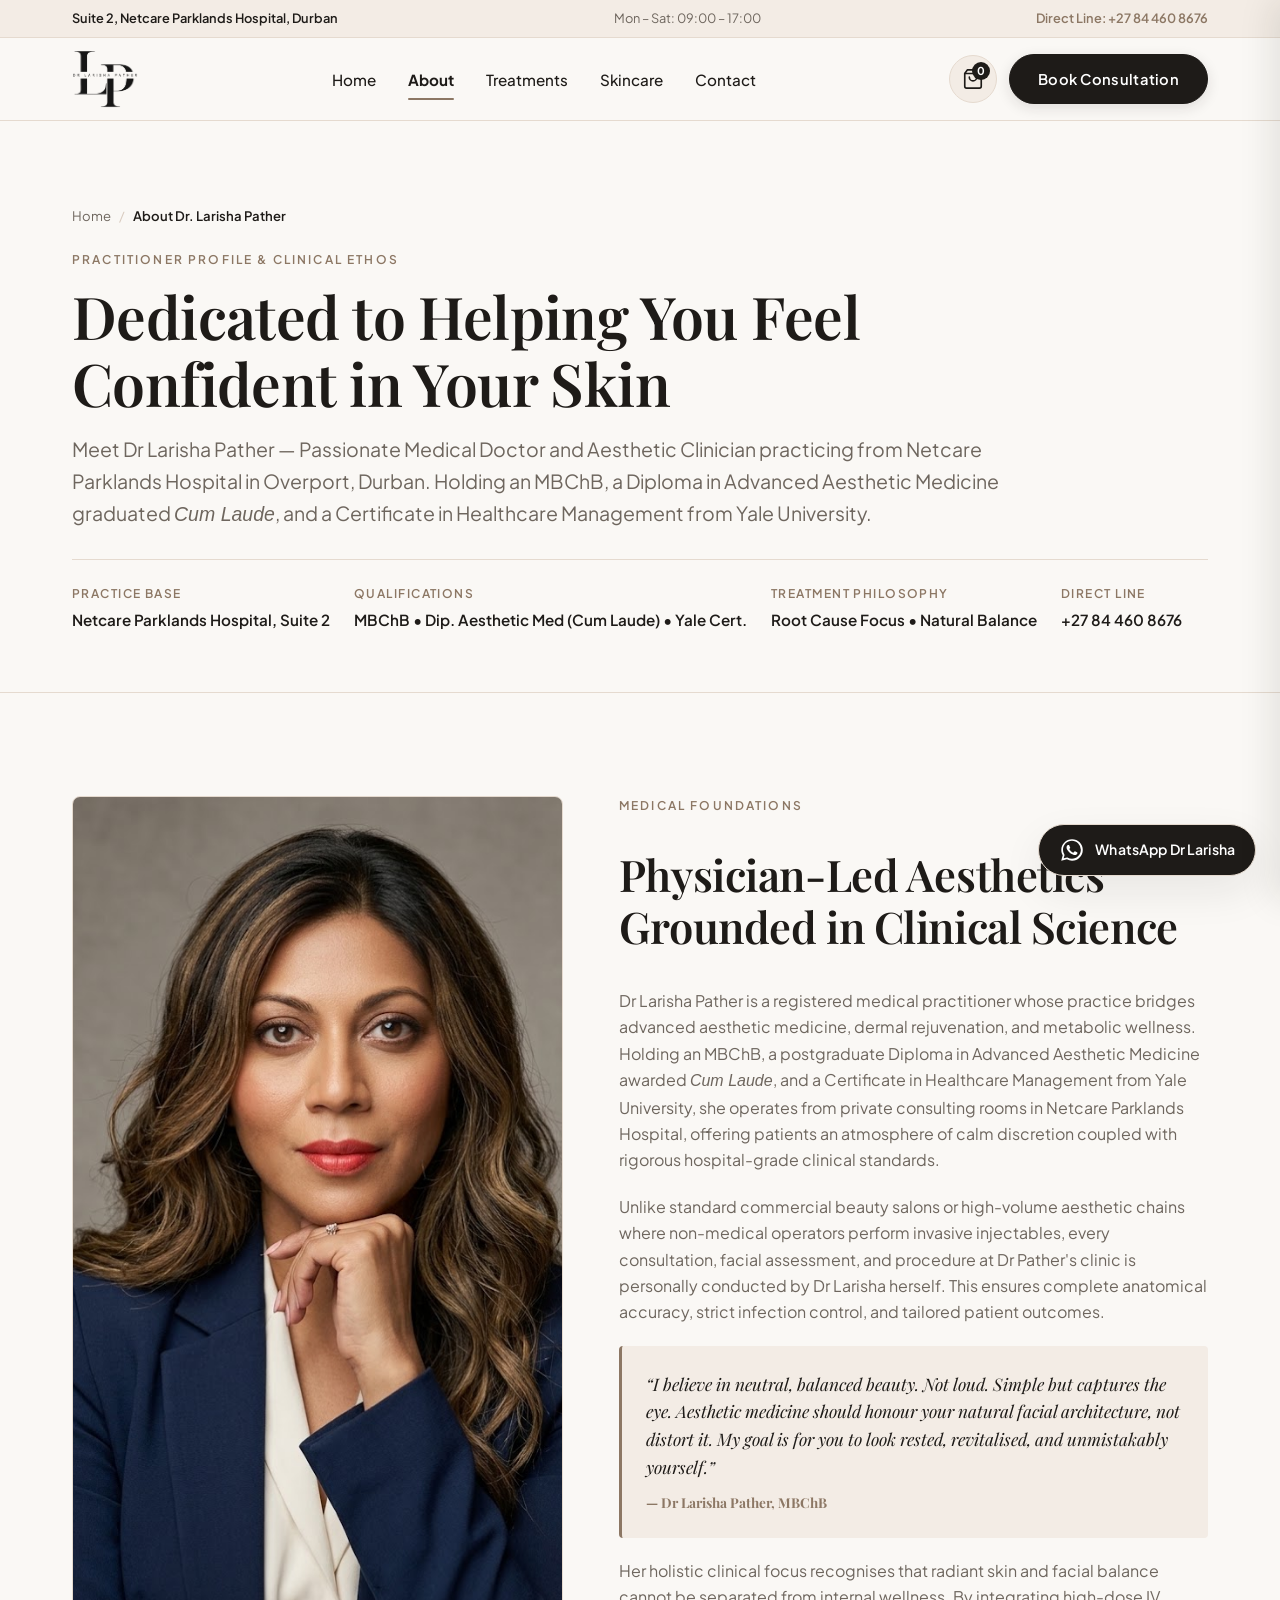
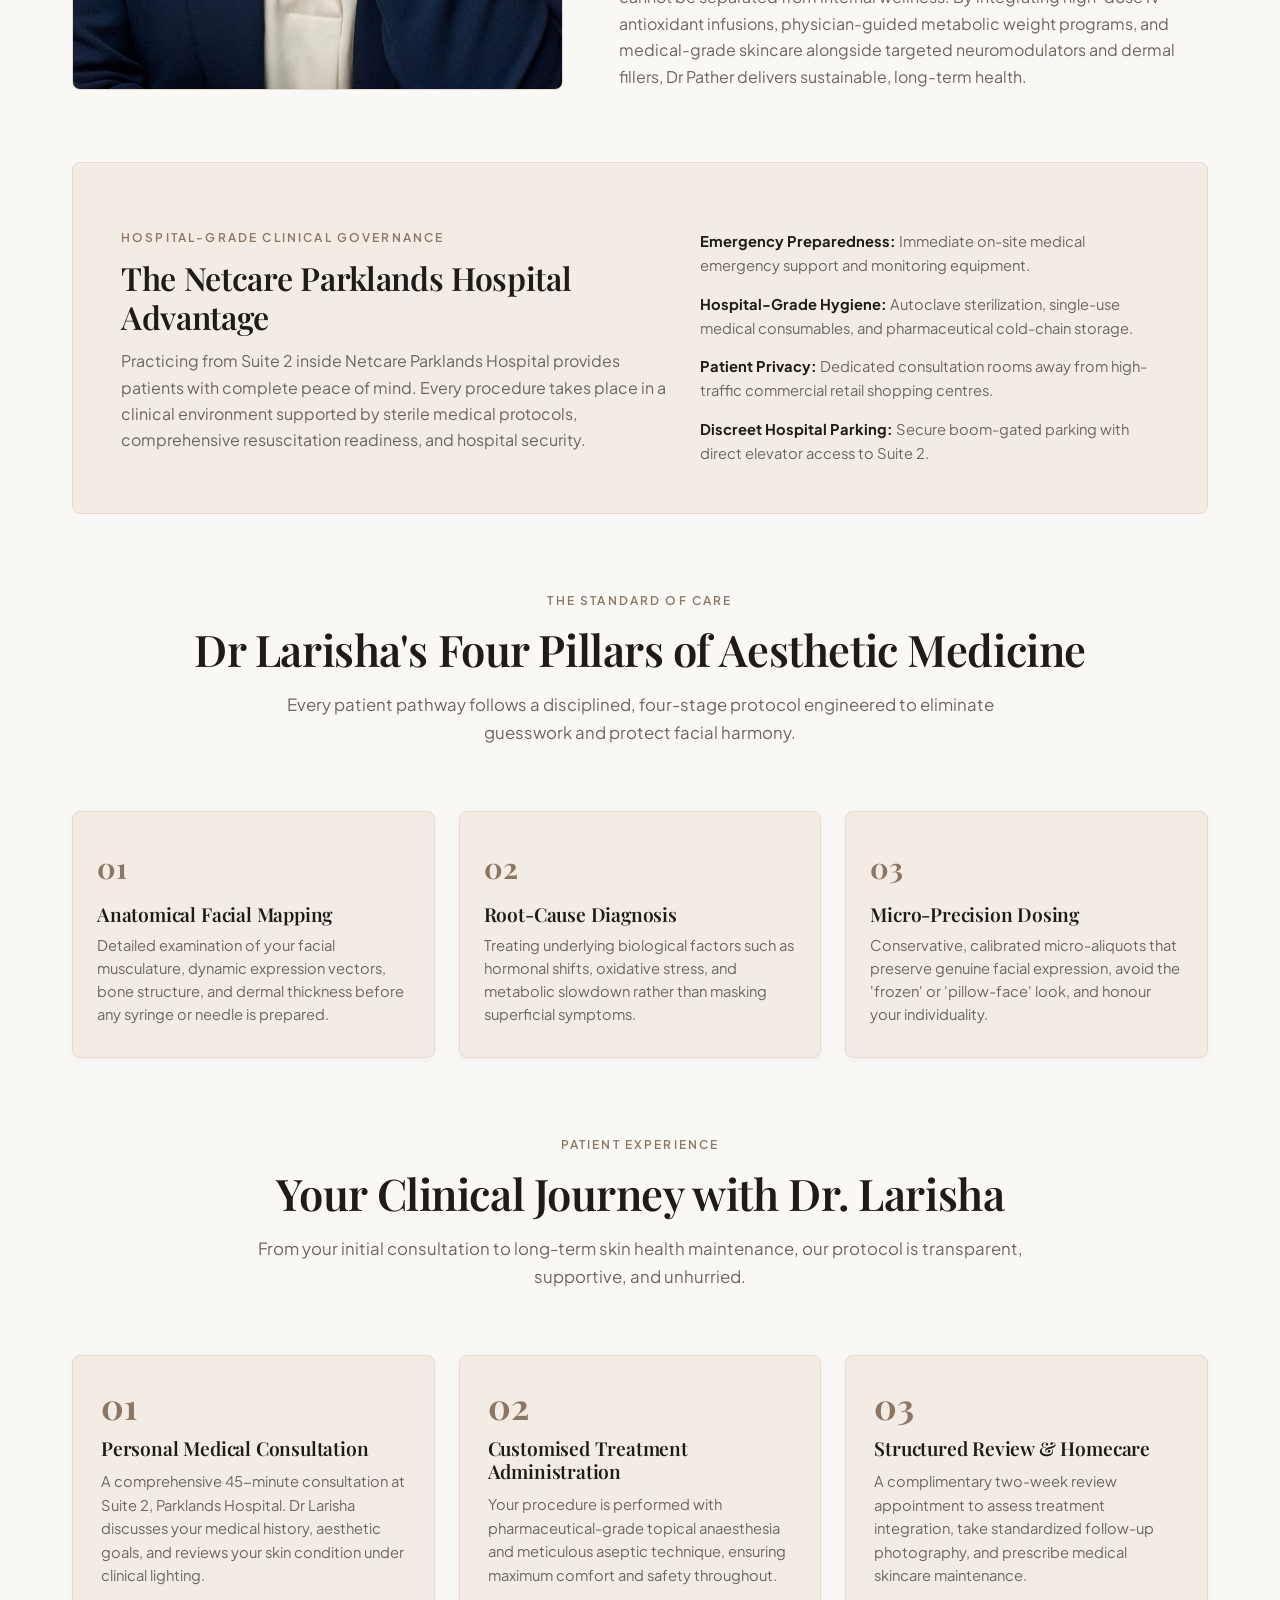
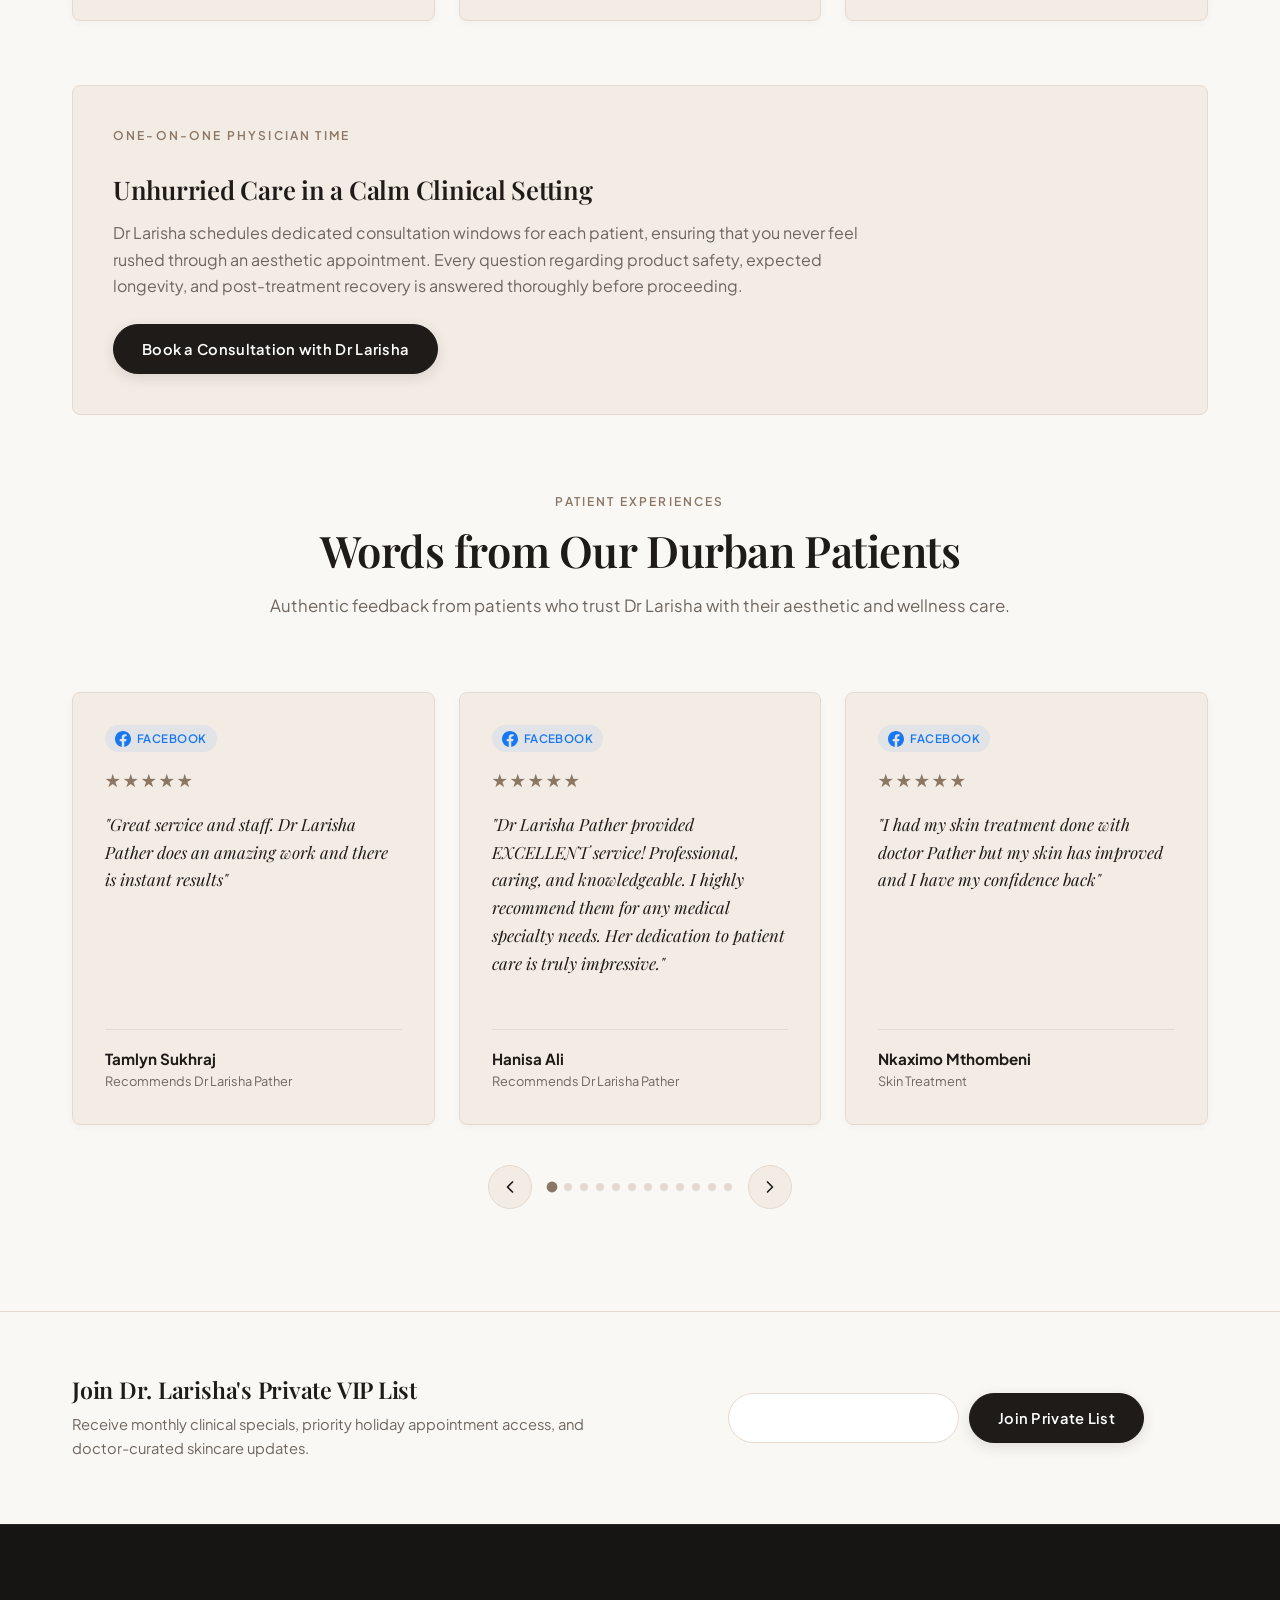
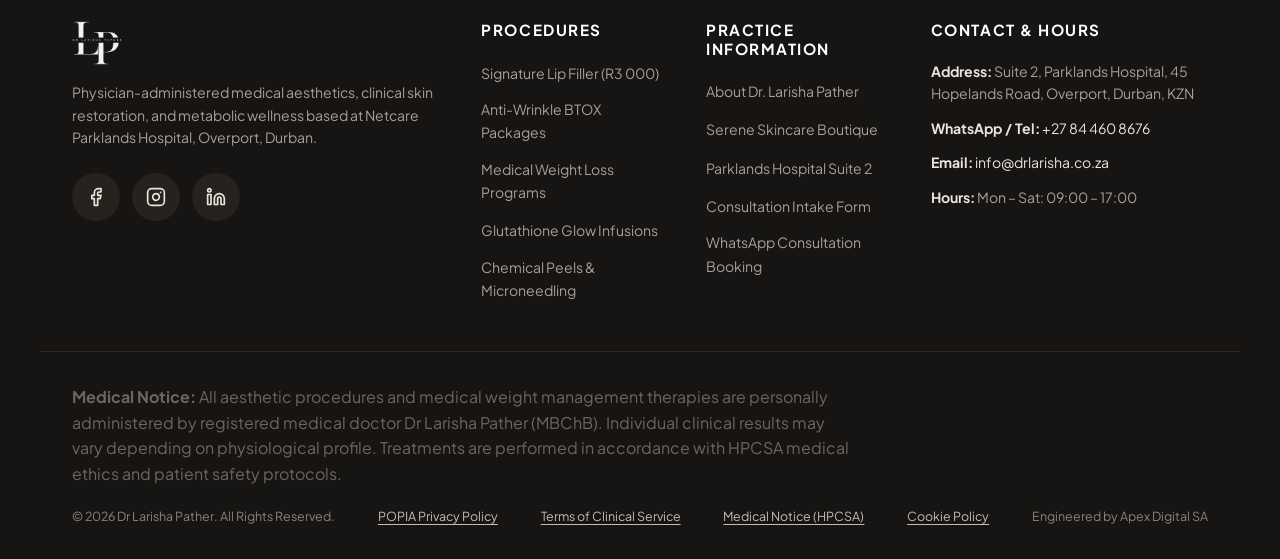
==== commit a0140b8c: "feat: add Dr Larisha credentials, Laser Lipo, Hydrafacial, Chemical Peel; fix map pins - Credentials" ====
--- a/about.html
+++ b/about.html
@@ -146,9 +146,9 @@
         <span class="section-eyebrow">Practitioner Profile &amp; Clinical Ethos</span>
         <h1 class="subpage-title">Dedicated to Helping You Feel Confident in Your Skin</h1>
         <p class="subpage-lead">
-          Meet Dr Larisha Pather (MBChB) — Passionate Medical Doctor and Aesthetic Clinician practicing from Netcare
-          Parklands Hospital in Overport, Durban. Committed to natural-looking enhancements and physician-governed
-          clinical safety.
+          Meet Dr Larisha Pather — Passionate Medical Doctor and Aesthetic Clinician practicing from Netcare
+          Parklands Hospital in Overport, Durban. Holding an MBChB, a Diploma in Advanced Aesthetic Medicine graduated
+          <em>Cum Laude</em>, and a Certificate in Healthcare Management from Yale University.
         </p>
         <div class="subpage-quick-stats">
           <div class="meta-pill-item">
@@ -157,7 +157,7 @@
           </div>
           <div class="meta-pill-item">
             <span class="meta-pill-label">Qualifications</span>
-            <span class="meta-pill-value">MBChB Medical Doctor &bull; HPCSA Registered</span>
+            <span class="meta-pill-value">MBChB &bull; Dip. Aesthetic Med (Cum Laude) &bull; Yale Cert.</span>
           </div>
           <div class="meta-pill-item">
             <span class="meta-pill-label">Treatment Philosophy</span>
@@ -185,9 +185,10 @@
             <h2 class="section-title">Physician-Led Aesthetics Grounded in Clinical Science</h2>
             <p>
               Dr Larisha Pather is a registered medical practitioner whose practice bridges advanced aesthetic medicine,
-              dermal rejuvenation, and metabolic wellness. Operating from private consulting rooms in Netcare Parklands
-              Hospital, she offers patients an atmosphere of calm discretion coupled with rigorous hospital-grade
-              clinical standards.
+              dermal rejuvenation, and metabolic wellness. Holding an MBChB, a postgraduate Diploma in Advanced Aesthetic Medicine
+              awarded <em>Cum Laude</em>, and a Certificate in Healthcare Management from Yale University, she operates from private
+              consulting rooms in Netcare Parklands Hospital, offering patients an atmosphere of calm discretion coupled with rigorous
+              hospital-grade clinical standards.
             </p>
             <p>
               Unlike standard commercial beauty salons or high-volume aesthetic chains where non-medical operators
--- a/style.css
+++ b/style.css
@@ -929,20 +929,92 @@
   background-color: var(--bg);
   border-top: 1px solid var(--line);
   display: flex;
-  align-items: center;
-  gap: 12px;
+  flex-direction: column;
+  gap: 10px;
+}
+
+.stamp-row {
+  display: flex;
+  align-items: center;
+  justify-content: space-between;
+  gap: 10px;
+  padding-bottom: 8px;
+  border-bottom: 1px solid rgba(229, 218, 207, 0.6);
+}
+
+.stamp-row:last-child {
+  padding-bottom: 0;
+  border-bottom: none;
+}
+
+.stamp-title-wrap {
+  display: flex;
+  align-items: baseline;
+  gap: 8px;
+  flex-wrap: wrap;
 }
 
 .stamp-degree {
   font-family: var(--font-display);
-  font-size: 1.25rem;
+  font-size: 1.05rem;
   font-weight: 700;
   color: var(--text);
+  letter-spacing: -0.01em;
 }
 
 .stamp-label {
-  font-size: 0.8rem;
+  font-size: 0.78rem;
   color: var(--muted);
+  font-weight: 500;
+}
+
+.stamp-tag {
+  display: inline-flex;
+  align-items: center;
+  font-size: 0.72rem;
+  font-weight: 600;
+  text-transform: uppercase;
+  letter-spacing: 0.05em;
+  padding: 2px 8px;
+  border-radius: var(--radius-pill);
+  background: var(--surface);
+  color: var(--brand);
+  border: 1px solid var(--line);
+  white-space: nowrap;
+}
+
+.t-tier-list {
+  display: flex;
+  flex-direction: column;
+  gap: 8px;
+  margin: 14px 0 18px;
+  padding: 12px 14px;
+  background-color: var(--bg);
+  border: 1px solid var(--line);
+  border-radius: var(--radius-sm);
+}
+
+.t-tier-row {
+  display: flex;
+  align-items: center;
+  justify-content: space-between;
+  font-size: 0.88rem;
+  color: var(--text);
+}
+
+.t-tier-row:not(:last-child) {
+  padding-bottom: 6px;
+  border-bottom: 1px dashed rgba(229, 218, 207, 0.8);
+}
+
+.t-tier-name {
+  font-weight: 500;
+}
+
+.t-tier-price {
+  font-family: var(--font-display);
+  font-weight: 700;
+  color: var(--brand);
 }
 
 .about-lead {
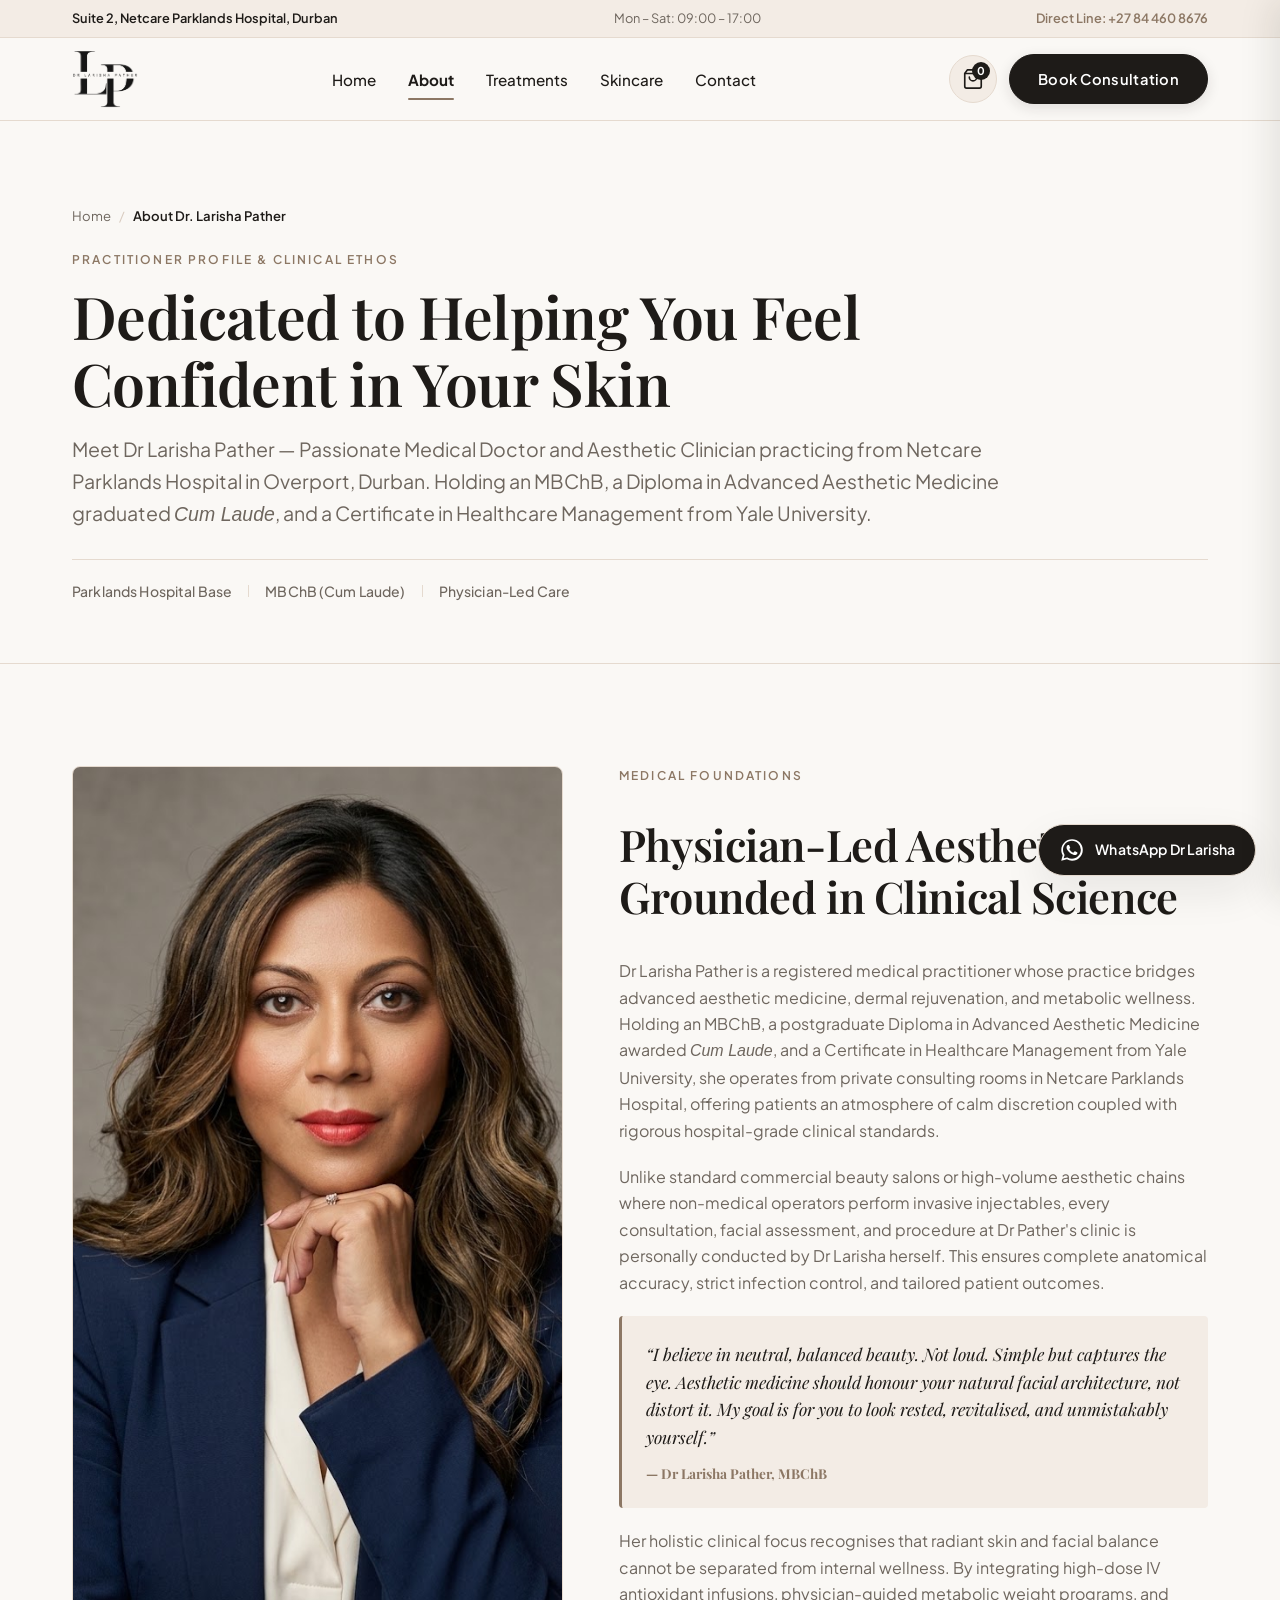
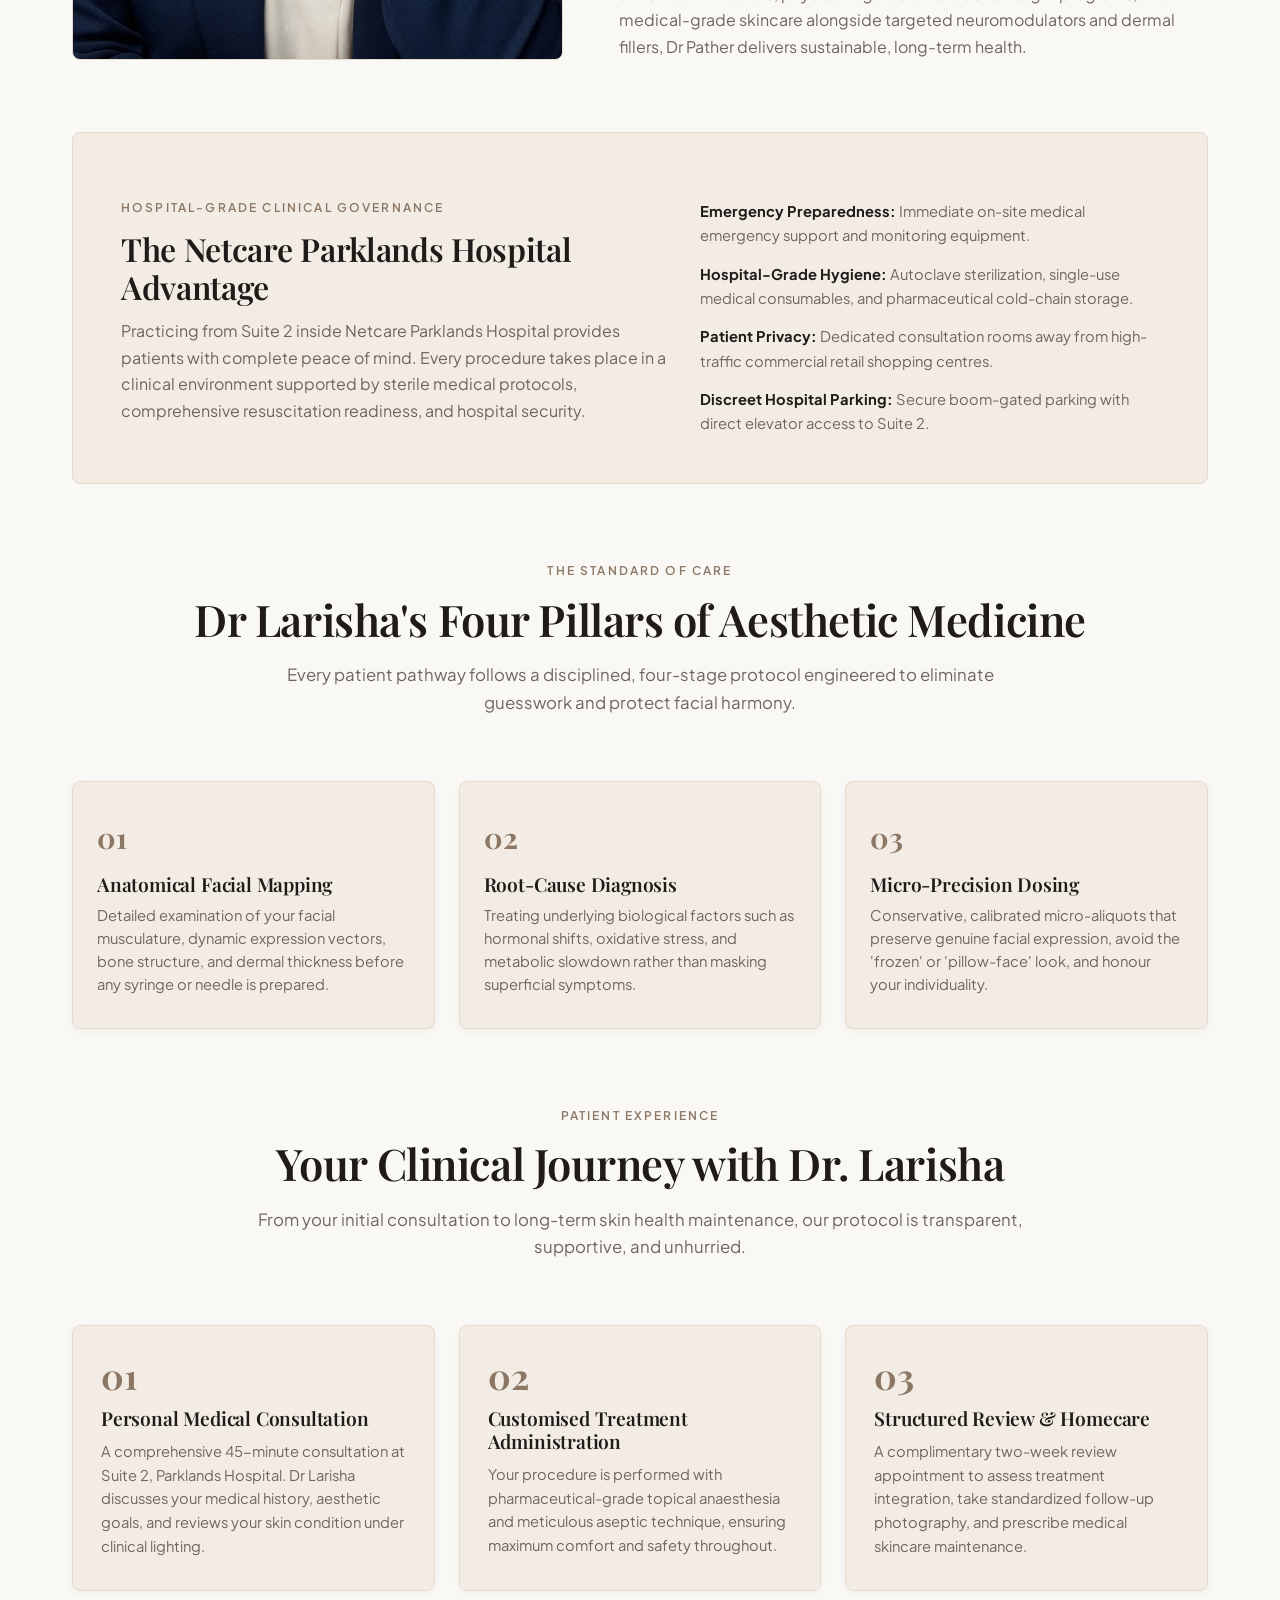
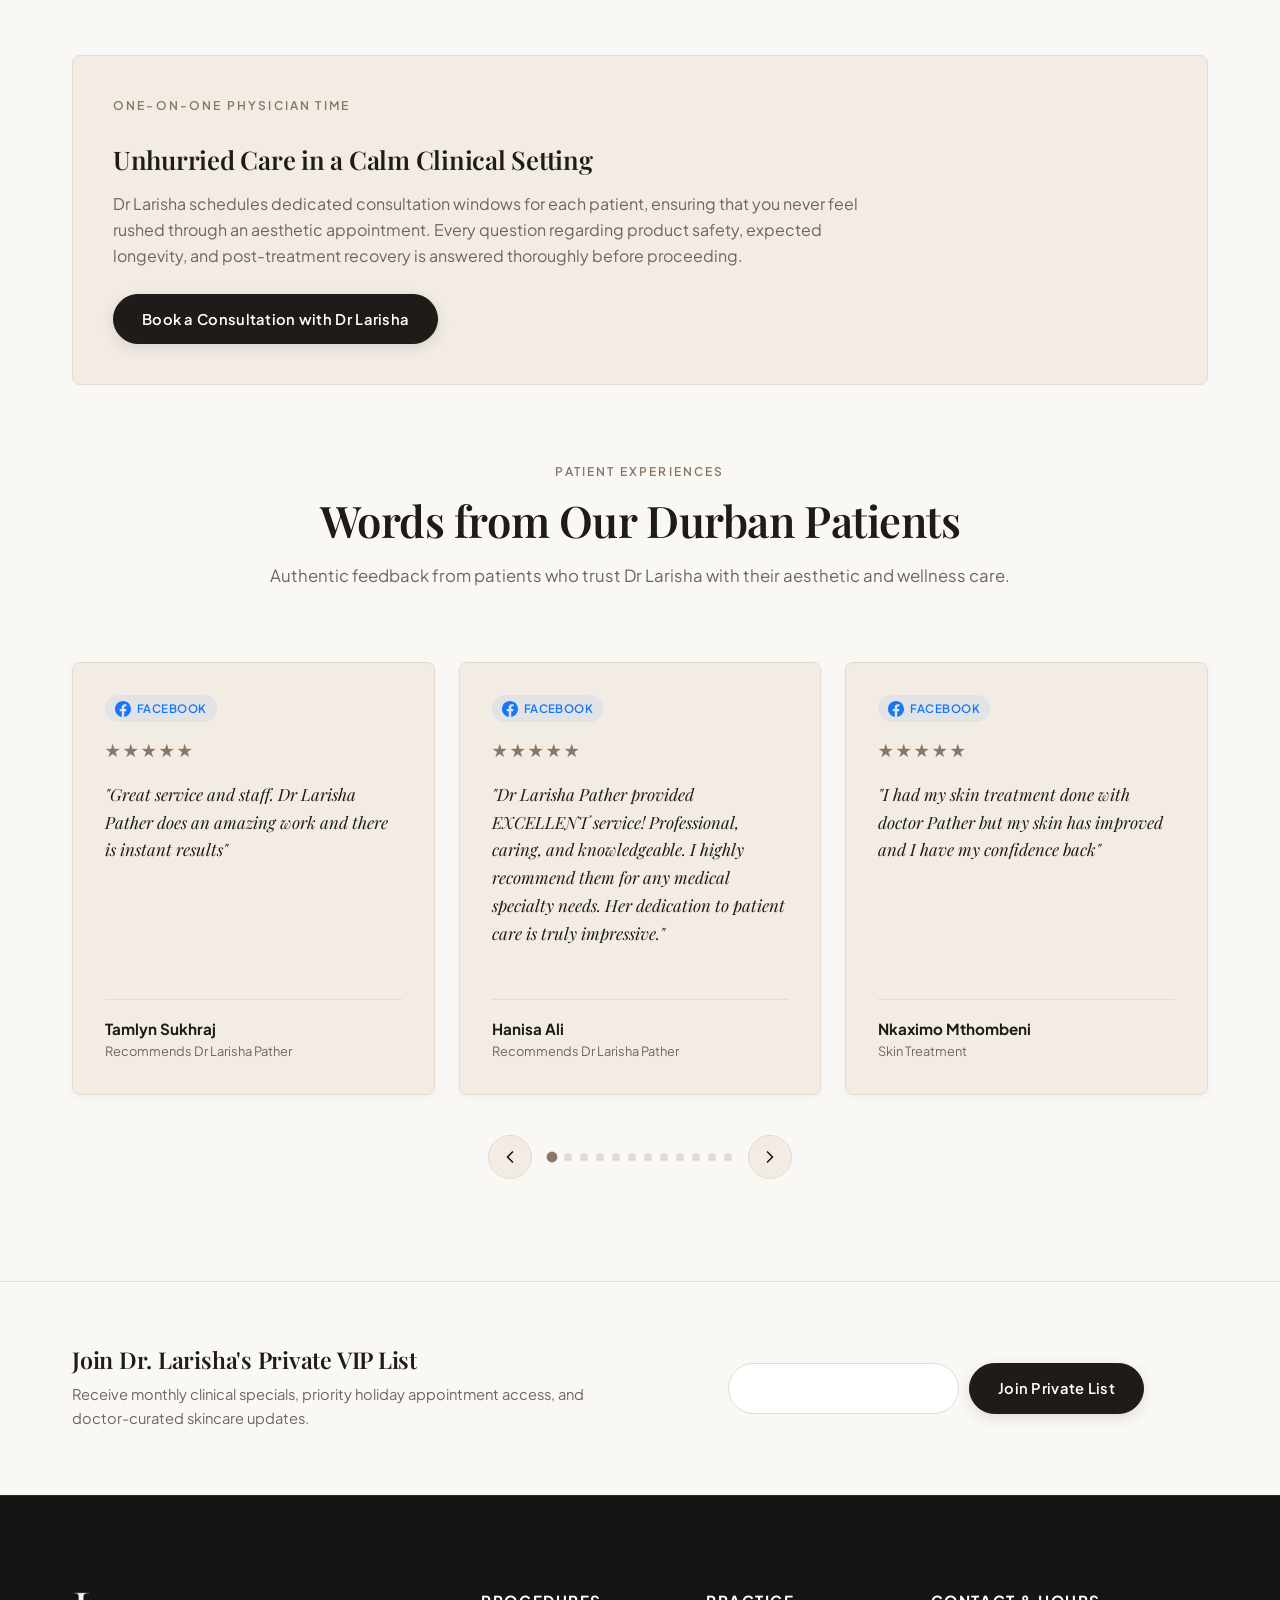
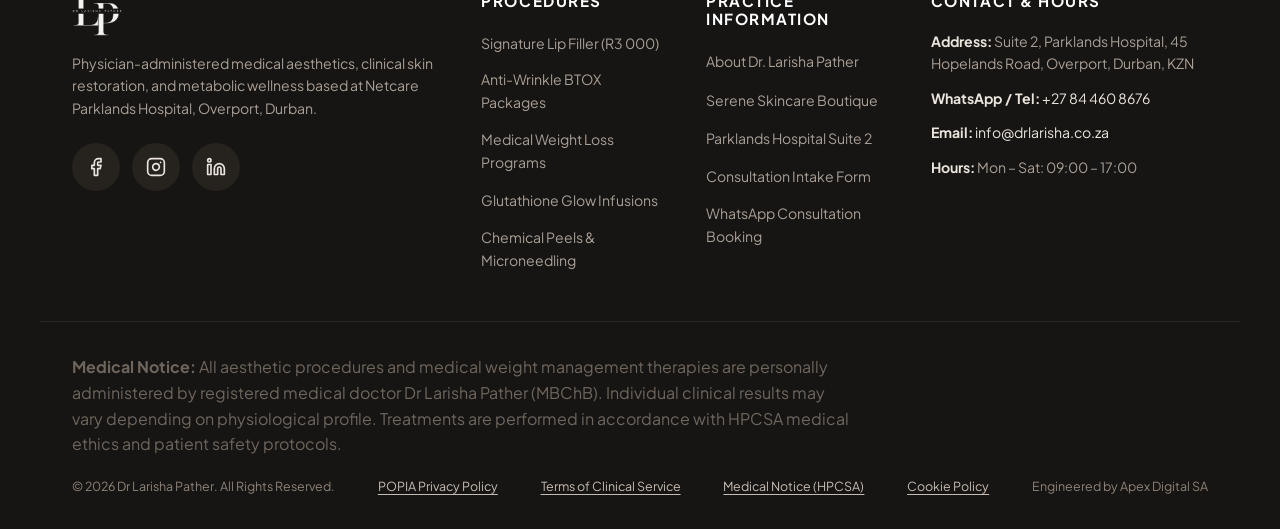
==== commit de16b74e: "feat(hero): replace cluttered meta stats with minimal monoline trust strip across all pages" ====
--- a/about.html
+++ b/about.html
@@ -150,23 +150,12 @@
           Parklands Hospital in Overport, Durban. Holding an MBChB, a Diploma in Advanced Aesthetic Medicine graduated
           <em>Cum Laude</em>, and a Certificate in Healthcare Management from Yale University.
         </p>
-        <div class="subpage-quick-stats">
-          <div class="meta-pill-item">
-            <span class="meta-pill-label">Practice Base</span>
-            <span class="meta-pill-value">Netcare Parklands Hospital, Suite 2</span>
-          </div>
-          <div class="meta-pill-item">
-            <span class="meta-pill-label">Qualifications</span>
-            <span class="meta-pill-value">MBChB &bull; Dip. Aesthetic Med (Cum Laude) &bull; Yale Cert.</span>
-          </div>
-          <div class="meta-pill-item">
-            <span class="meta-pill-label">Treatment Philosophy</span>
-            <span class="meta-pill-value">Root Cause Focus &bull; Natural Balance</span>
-          </div>
-          <div class="meta-pill-item">
-            <span class="meta-pill-label">Direct Line</span>
-            <span class="meta-pill-value">+27 84 460 8676</span>
-          </div>
+        <div class="hero-trust-strip" role="list" aria-label="Practitioner credentials">
+          <span class="trust-strip-item" role="listitem">Parklands Hospital Base</span>
+          <span class="trust-strip-divider" aria-hidden="true"></span>
+          <span class="trust-strip-item" role="listitem">MBChB (Cum Laude)</span>
+          <span class="trust-strip-divider" aria-hidden="true"></span>
+          <span class="trust-strip-item" role="listitem">Physician-Led Care</span>
         </div>
       </div>
     </section>
--- a/style.css
+++ b/style.css
@@ -5,15 +5,24 @@
 
 :root {
   /* Strict CSS Token Contract */
-  --bg: #FAF8F5;              /* Warm alabaster cream canvas */
-  --surface: #F3ECE5;         /* Soft linen neutral card containers */
-  --text: #1E1B18;            /* Deep espresso charcoal (Contrast: 15.8:1) */
-  --muted: #6E665E;           /* Warm slate grey metadata */
-  --brand: #8C7764;           /* Muted bronze / rich taupe accent */
-  --brand-2: #D9CBBF;         /* Warm sand taupe for badges & pills */
-  --cta: #1E1B18;             /* Espresso button fill (Contrast: 16.8:1 on white) */
-  --cta-text: #FFFFFF;        /* Crisp pure white button text */
-  --line: #E5DACF;            /* 1px hairline dividers */
+  --bg: #FAF8F5;
+  /* Warm alabaster cream canvas */
+  --surface: #F3ECE5;
+  /* Soft linen neutral card containers */
+  --text: #1E1B18;
+  /* Deep espresso charcoal (Contrast: 15.8:1) */
+  --muted: #6E665E;
+  /* Warm slate grey metadata */
+  --brand: #8C7764;
+  /* Muted bronze / rich taupe accent */
+  --brand-2: #D9CBBF;
+  /* Warm sand taupe for badges & pills */
+  --cta: #1E1B18;
+  /* Espresso button fill (Contrast: 16.8:1 on white) */
+  --cta-text: #FFFFFF;
+  /* Crisp pure white button text */
+  --line: #E5DACF;
+  /* 1px hairline dividers */
   --font-display: "Playfair Display", Georgia, serif;
   --font-body: "Plus Jakarta Sans", -apple-system, sans-serif;
 
@@ -42,7 +51,9 @@
 /* --------------------------------------------------------------------------
    RESET & FOUNDATIONS
    -------------------------------------------------------------------------- */
-*, *::before, *::after {
+*,
+*::before,
+*::after {
   box-sizing: border-box;
   margin: 0;
   padding: 0;
@@ -73,7 +84,10 @@
   outline-offset: 3px;
 }
 
-img, picture, svg, video {
+img,
+picture,
+svg,
+video {
   display: block;
   max-width: 100%;
   height: auto;
@@ -85,7 +99,10 @@
   transition: color var(--trans-fast);
 }
 
-button, input, select, textarea {
+button,
+input,
+select,
+textarea {
   font: inherit;
   color: inherit;
 }
@@ -126,7 +143,12 @@
 /* --------------------------------------------------------------------------
    TYPOGRAPHY SYSTEM
    -------------------------------------------------------------------------- */
-h1, h2, h3, h4, h5, h6 {
+h1,
+h2,
+h3,
+h4,
+h5,
+h6 {
   font-family: var(--font-display);
   font-weight: 600;
   line-height: 1.2;
@@ -249,6 +271,7 @@
 }
 
 @media (hover: hover) and (pointer: fine) {
+
   .treatment-card .btn:hover,
   .bento-card .btn:hover,
   .glow-combo-card .btn:hover,
@@ -1220,6 +1243,7 @@
     opacity: 0;
     transform: translateY(6px);
   }
+
   to {
     opacity: 1;
     transform: translateY(0);
@@ -1690,6 +1714,10 @@
 
 .product-card[data-sku="SKINLAB-CENTELLA-06"] {
   --product-bg: linear-gradient(180deg, #D0D0CC 0%, #DEDDD9 100%);
+}
+
+.product-card[data-sku="SKINLAB-SERUM-07"] {
+  --product-bg: #f2f2f2;
 }
 
 @media (hover: hover) and (pointer: fine) {
@@ -2414,7 +2442,9 @@
   color: var(--text);
 }
 
-.form-input, .form-select, .form-textarea {
+.form-input,
+.form-select,
+.form-textarea {
   width: 100%;
   min-height: 48px;
   padding: 10px 16px;
@@ -2430,7 +2460,9 @@
   resize: vertical;
 }
 
-.form-input:focus, .form-select:focus, .form-textarea:focus {
+.form-input:focus,
+.form-select:focus,
+.form-textarea:focus {
   border-color: var(--brand);
   outline: none;
 }
@@ -3319,12 +3351,60 @@
   margin-bottom: 28px;
 }
 
+/* --------------------------------------------------------------------------
+   STANDARDIZED HERO TRUST STRIP (MINIMAL MONOLINE)
+   -------------------------------------------------------------------------- */
+.hero-trust-strip {
+  display: flex;
+  align-items: center;
+  flex-wrap: wrap;
+  gap: 0;
+  padding-top: 20px;
+  border-top: 1px solid var(--line);
+}
+
+.trust-strip-item {
+  font-family: var(--font-body);
+  font-size: 0.875rem;
+  font-weight: 500;
+  color: var(--muted);
+  letter-spacing: 0.01em;
+  white-space: nowrap;
+}
+
+.trust-strip-divider {
+  display: inline-block;
+  width: 1px;
+  height: 12px;
+  background-color: var(--line);
+  margin: 0 16px;
+  flex-shrink: 0;
+}
+
+@media (max-width: 640px) {
+  .hero-trust-strip {
+    gap: 8px 12px;
+    padding-top: 16px;
+  }
+
+  .trust-strip-divider {
+    display: none;
+  }
+
+  .trust-strip-item {
+    font-size: 0.8125rem;
+    padding: 2px 0;
+  }
+}
+
+/* Backwards compatibility alias */
 .subpage-quick-stats {
   display: flex;
+  align-items: center;
   flex-wrap: wrap;
-  gap: 24px;
-  padding-top: 24px;
-  border-top: 1px solid var(--line);
+  gap: 0;
+  padding-top: 20px;
+  border-top: 1px solid rgba(140, 119, 100, 0.18);
 }
 
 .meta-pill-item {
@@ -3768,10 +3848,13 @@
    ACCESSIBILITY: PREFERS REDUCED MOTION
    -------------------------------------------------------------------------- */
 @media (prefers-reduced-motion: reduce) {
-  *, *::before, *::after {
+
+  *,
+  *::before,
+  *::after {
     animation-duration: 0.01ms !important;
     animation-iteration-count: 1 !important;
     transition-duration: 0.01ms !important;
     scroll-behavior: auto !important;
   }
-}
+}
